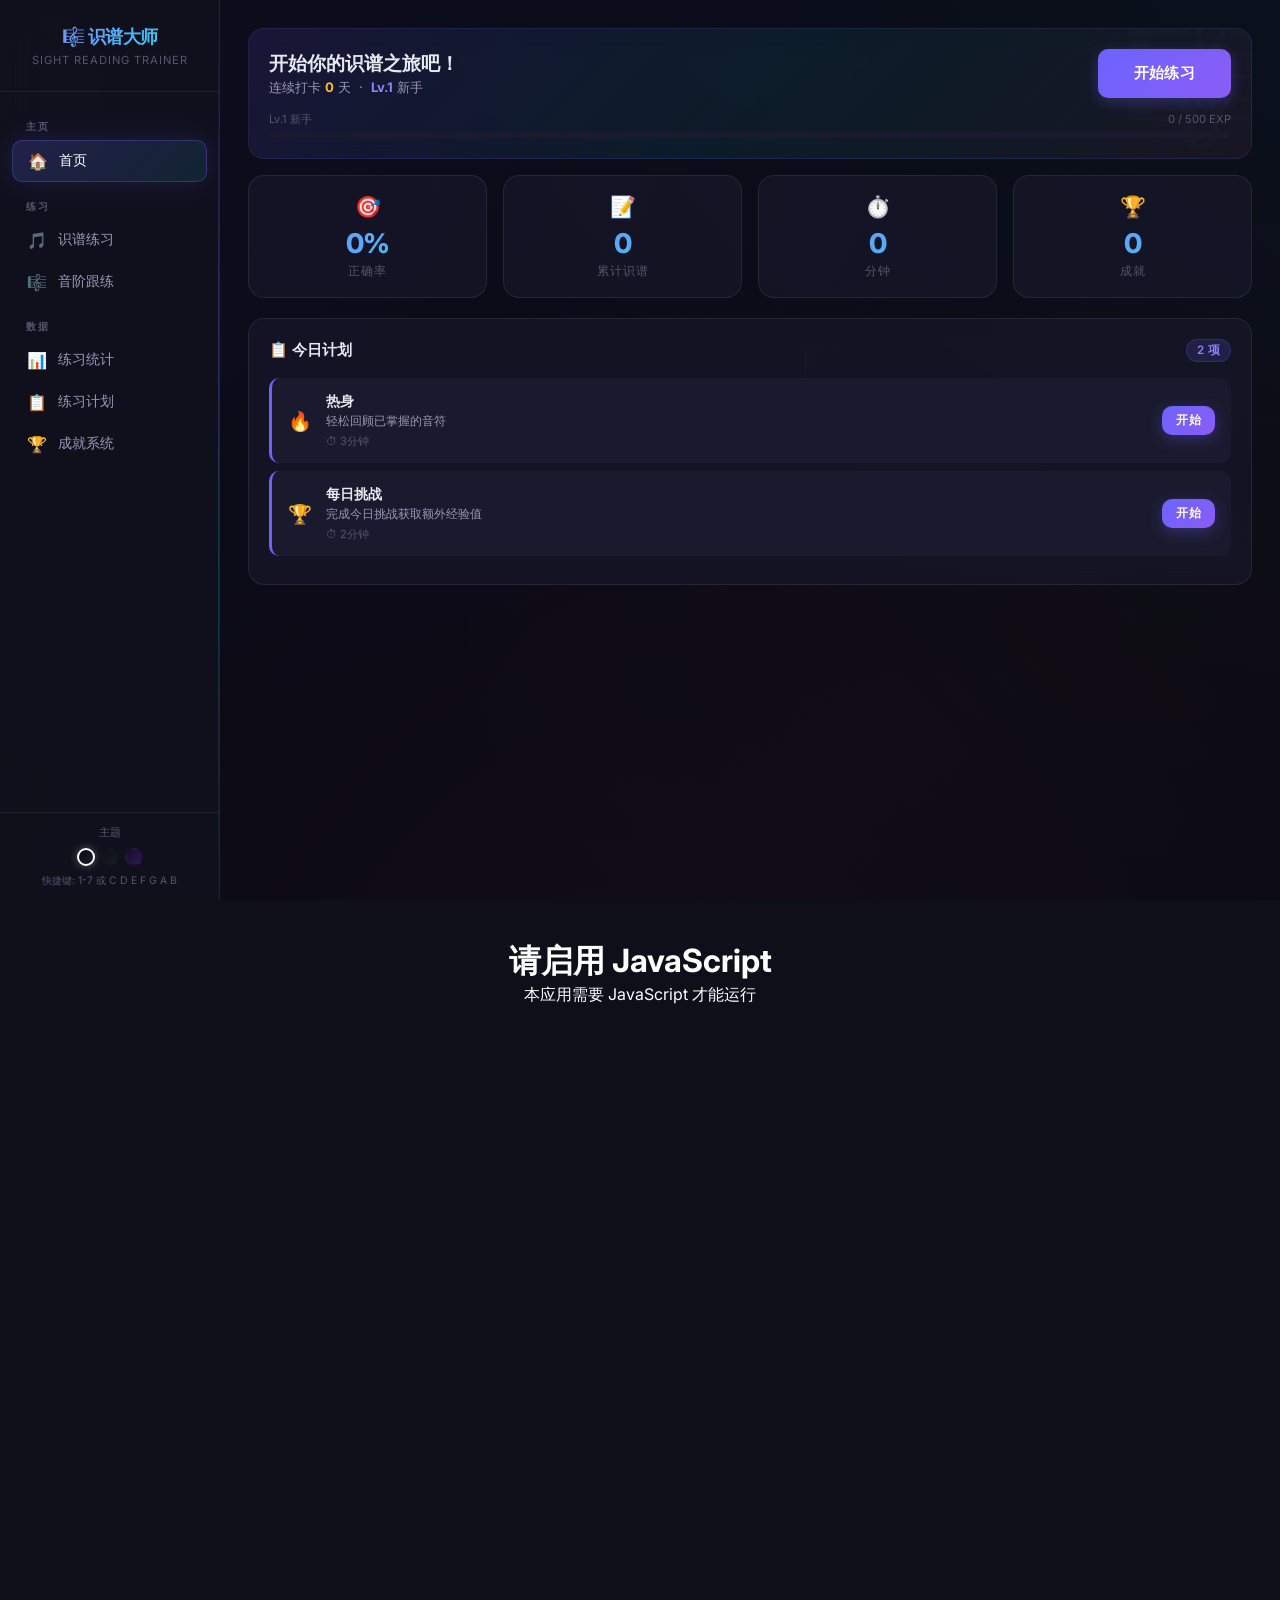
==== index.html @ 823b2f18 "refactor: 音阶跟练交互优化 - 跟练模式改用钢琴键输入,音阶精简至21种,指法自动匹配,横屏适配" ====
<!DOCTYPE html>
<html lang="zh-CN">
<head>
<meta charset="UTF-8">
<meta name="viewport" content="width=device-width, initial-scale=1.0">
<title>识谱大师 — 五线谱练习</title>
<style>
/* ========== CSS Variables — Premium Music Theme ========== */
:root {
  --bg: #0a0a14;
  --bg2: #12121e;
  --bg3: #1a1a2e;
  --bg-card: rgba(26, 26, 46, 0.6);
  --bg-glass: rgba(255,255,255,0.03);
  --border: rgba(255,255,255,0.08);
  --border-glow: rgba(108,99,255,0.3);
  --text: #e8e8f0;
  --text2: #9898b8;
  --text3: #555570;
  --primary: #6c63ff;
  --primary2: #8b83ff;
  --primary-glow: rgba(108,99,255,0.15);
  --success: #4ade80;
  --danger: #f87171;
  --warning: #fbbf24;
  --info: #60a5fa;
  --purple: #a78bfa;
  --pink: #f472b6;
  --cyan: #22d3ee;
  --gold: #f59e0b;
  --radius: 16px;
  --radius-sm: 10px;
  --radius-xs: 6px;
  --shadow: 0 8px 32px rgba(0,0,0,0.4);
  --shadow-glow: 0 0 30px rgba(108,99,255,0.15);
  --transition: all 0.3s cubic-bezier(0.4, 0, 0.2, 1);
  --font: 'SF Pro Display', -apple-system, BlinkMacSystemFont, 'Segoe UI', 'Noto Sans SC', sans-serif;
}

/* ========== Reset ========== */
* { margin: 0; padding: 0; box-sizing: border-box; }
html { font-size: 16px; scroll-behavior: smooth; }
body {
  font-family: var(--font);
  background: var(--bg);
  color: var(--text);
  min-height: 100vh;
  overflow-x: hidden;
  -webkit-font-smoothing: antialiased;
}
a { color: var(--primary2); text-decoration: none; }
button { cursor: pointer; border: none; outline: none; font-family: inherit; background: none; }
input, select { font-family: inherit; outline: none; }

/* ========== Scrollbar ========== */
::-webkit-scrollbar { width: 6px; }
::-webkit-scrollbar-track { background: transparent; }
::-webkit-scrollbar-thumb { background: var(--border); border-radius: 3px; }

/* ========== Layout ========== */
.app-container { display: flex; min-height: 100vh; }

/* ========== Sidebar — Glassmorphism ========== */
.sidebar {
  width: 220px;
  background: rgba(18, 18, 30, 0.85);
  backdrop-filter: blur(20px);
  -webkit-backdrop-filter: blur(20px);
  border-right: 1px solid var(--border);
  display: flex;
  flex-direction: column;
  position: fixed;
  height: 100vh;
  z-index: 100;
  transition: transform 0.3s ease;
}
.sidebar-header {
  padding: 24px 20px;
  border-bottom: 1px solid var(--border);
  text-align: center;
}
.sidebar-header h1 {
  font-size: 1.15rem;
  font-weight: 800;
  background: linear-gradient(135deg, #8b83ff, #22d3ee, #f472b6, #f59e0b);
  background-size: 300% 300%;
  -webkit-background-clip: text;
  -webkit-text-fill-color: transparent;
  background-clip: text;
  animation: gradientShift 6s ease infinite;
  letter-spacing: -0.5px;
}
@keyframes gradientShift {
  0%, 100% { background-position: 0% 50%; }
  50% { background-position: 100% 50%; }
}
.sidebar-header .subtitle {
  font-size: 0.7rem;
  color: var(--text3);
  margin-top: 4px;
  letter-spacing: 1px;
  text-transform: uppercase;
}
.sidebar-nav { flex: 1; padding: 12px; overflow-y: auto; }
.nav-item {
  display: flex;
  align-items: center;
  gap: 10px;
  padding: 10px 14px;
  border-radius: var(--radius-sm);
  color: var(--text2);
  font-size: 0.85rem;
  transition: var(--transition);
  margin-bottom: 2px;
  cursor: pointer;
  position: relative;
}
.nav-item:hover { color: var(--text); background: var(--bg-glass); }
.nav-item.active {
  color: #fff;
  background: linear-gradient(135deg, rgba(108,99,255,0.2), rgba(34,211,238,0.1));
  border: 1px solid var(--border-glow);
  box-shadow: var(--shadow-glow);
}
.nav-item .icon { font-size: 1rem; width: 22px; text-align: center; }
.nav-group-title {
  font-size: 0.65rem;
  color: var(--text3);
  text-transform: uppercase;
  letter-spacing: 1.5px;
  padding: 16px 14px 6px;
  font-weight: 600;
}

.main-content {
  flex: 1;
  margin-left: 220px;
  padding: 28px;
  max-width: 1100px;
}

/* ========== Cards — Glassmorphism ========== */
.card {
  background: var(--bg-card);
  backdrop-filter: blur(10px);
  border: 1px solid var(--border);
  border-radius: var(--radius);
  padding: 20px;
  margin-bottom: 16px;
  transition: var(--transition);
}
.card:hover {
  border-color: rgba(255,255,255,0.12);
  box-shadow: 0 4px 20px rgba(0,0,0,0.2);
}
.card-header {
  display: flex;
  align-items: center;
  justify-content: space-between;
  margin-bottom: 16px;
}
.card-title { font-size: 0.95rem; font-weight: 600; color: var(--text); }

/* ========== Buttons ========== */
.btn, .nav-item, .mode-card, .diff-card, .toggle, .answer-btn {
  cursor: pointer;
  user-select: none;
  -webkit-user-select: none;
}
.btn {
  padding: 10px 20px;
  border-radius: var(--radius-sm);
  font-size: 0.85rem;
  font-weight: 600;
  transition: var(--transition);
  display: inline-flex;
  align-items: center;
  gap: 6px;
  letter-spacing: 0.3px;
}
.btn-primary {
  background: linear-gradient(135deg, var(--primary), #8b5cf6);
  color: #fff;
  box-shadow: 0 4px 15px rgba(108,99,255,0.3);
}
.btn-primary:hover {
  transform: translateY(-2px);
  box-shadow: 0 6px 25px rgba(108,99,255,0.4);
}
.btn-success { background: linear-gradient(135deg, #22c55e, #16a34a); color: #fff; }
.btn-danger { background: linear-gradient(135deg, #ef4444, #dc2626); color: #fff; }
.btn-outline {
  background: transparent;
  border: 1px solid var(--border);
  color: var(--text2);
}
.btn-outline:hover { border-color: var(--primary); color: var(--primary2); background: var(--primary-glow); }
.btn-sm { padding: 6px 14px; font-size: 0.78rem; }
.btn-lg { padding: 14px 32px; font-size: 0.95rem; }

/* ========== Grid ========== */
.grid { display: grid; gap: 16px; }
.grid-2 { grid-template-columns: repeat(2, 1fr); }
.grid-3 { grid-template-columns: repeat(3, 1fr); }
.grid-4 { grid-template-columns: repeat(4, 1fr); }
@media (max-width: 768px) {
  .grid-2, .grid-3, .grid-4 { grid-template-columns: 1fr 1fr; }
}

/* ========== Page Header ========== */
.page-header {
  display: flex;
  align-items: center;
  justify-content: space-between;
  margin-bottom: 24px;
  flex-wrap: wrap;
  gap: 12px;
}
.page-title { font-size: 1.4rem; font-weight: 700; letter-spacing: -0.5px; }
.page-desc { color: var(--text2); font-size: 0.82rem; margin-top: 4px; }

/* ========== Stat Cards — Animated Gradient Border ========== */
.stat-card {
  background: var(--bg-card);
  border: 1px solid var(--border);
  border-radius: var(--radius);
  padding: 18px;
  text-align: center;
  position: relative;
  overflow: hidden;
  transition: var(--transition);
}
.stat-card::before {
  content: '';
  position: absolute;
  top: 0; left: 0; right: 0;
  height: 3px;
  background: linear-gradient(90deg, var(--primary), var(--cyan), var(--pink));
  opacity: 0;
  transition: opacity 0.3s;
}
.stat-card:hover::before { opacity: 1; }
.stat-card .stat-icon { font-size: 1.3rem; margin-bottom: 8px; }
.stat-card .stat-number {
  font-size: 1.7rem;
  font-weight: 800;
  background: linear-gradient(135deg, var(--primary2), var(--cyan));
  -webkit-background-clip: text;
  -webkit-text-fill-color: transparent;
  background-clip: text;
  letter-spacing: -1px;
}
.stat-card .stat-label { font-size: 0.72rem; color: var(--text3); margin-top: 4px; text-transform: uppercase; letter-spacing: 1px; }

/* ========== Badges ========== */
.badge {
  display: inline-flex;
  align-items: center;
  padding: 3px 10px;
  border-radius: 20px;
  font-size: 0.72rem;
  font-weight: 600;
  letter-spacing: 0.5px;
}
.badge-primary { background: var(--primary-glow); color: var(--primary2); border: 1px solid rgba(108,99,255,0.2); }
.badge-success { background: rgba(74,222,128,0.12); color: var(--success); border: 1px solid rgba(74,222,128,0.2); }
.badge-danger { background: rgba(248,113,113,0.12); color: var(--danger); }
.badge-warning { background: rgba(251,191,36,0.12); color: var(--warning); }
.badge-level {
  background: linear-gradient(135deg, var(--primary), var(--cyan));
  color: #fff;
  padding: 4px 14px;
  font-weight: 700;
}

/* ========== Level Bar ========== */
.level-bar {
  width: 100%;
  height: 6px;
  background: var(--bg3);
  border-radius: 3px;
  overflow: hidden;
}
.level-bar-fill {
  height: 100%;
  background: linear-gradient(90deg, var(--primary), var(--cyan), var(--pink));
  background-size: 200% 100%;
  border-radius: 3px;
  transition: width 0.8s cubic-bezier(0.4, 0, 0.2, 1);
  animation: barGlow 2s ease infinite;
}
@keyframes barGlow {
  0%, 100% { background-position: 0% 50%; }
  50% { background-position: 100% 50%; }
}

/* ========== Practice Area ========== */
.practice-area {
  display: flex;
  flex-direction: column;
  align-items: center;
  gap: 16px;
}

/* Practice Bar */
.practice-bar {
  display: flex;
  align-items: center;
  justify-content: space-between;
  width: 100%;
  max-width: 560px;
  padding: 10px 18px;
  background: var(--bg-card);
  border: 1px solid var(--border);
  border-radius: var(--radius-sm);
  font-size: 0.85rem;
}
.practice-bar .stat-item { display: flex; align-items: center; gap: 6px; color: var(--text2); }
.practice-bar .stat-value { font-weight: 700; font-size: 1rem; color: var(--text); font-variant-numeric: tabular-nums; }
.practice-bar .timer .stat-value { color: var(--warning); }
.practice-bar .combo .stat-value { color: var(--pink); }

/* Score Display — Concert Stage Feel */
.score-display {
  background: linear-gradient(180deg, rgba(18,18,30,0.95), rgba(10,10,20,0.98));
  border: 1px solid var(--border);
  border-radius: var(--radius);
  padding: 28px 36px;
  min-height: 170px;
  display: flex;
  align-items: center;
  justify-content: center;
  width: 100%;
  max-width: 560px;
  position: relative;
  overflow: visible;
  box-shadow: inset 0 1px 0 rgba(255,255,255,0.03), 0 8px 32px rgba(0,0,0,0.4);
}
.score-display::before {
  content: '';
  position: absolute;
  top: 0; left: 20%; right: 20%;
  height: 1px;
  background: linear-gradient(90deg, transparent, rgba(108,99,255,0.3), transparent);
}
.score-display svg { max-width: 100%; height: auto; }
.score-display .hint {
  position: absolute;
  top: 10px;
  right: 14px;
  font-size: 0.72rem;
  color: var(--text3);
  letter-spacing: 0.5px;
}

/* Practice Hint Bar */
.practice-hint-bar {
  display: flex;
  gap: 18px;
  justify-content: center;
  align-items: center;
  padding: 8px 18px;
  background: var(--bg-card);
  border: 1px solid var(--border);
  border-radius: var(--radius-sm);
  width: 100%;
  max-width: 560px;
  font-size: 0.82rem;
}
.hint-toggle {
  display: flex;
  align-items: center;
  gap: 6px;
  cursor: pointer;
  color: var(--text2);
  user-select: none;
  transition: color 0.2s;
}
.hint-toggle:hover { color: var(--text); }
.hint-toggle input[type="checkbox"] {
  width: 16px;
  height: 16px;
  accent-color: var(--primary);
  cursor: pointer;
}

/* ========== Answer Options ========== */
.answer-options {
  display: grid;
  grid-template-columns: repeat(7, 1fr);
  gap: 8px;
  width: 100%;
  max-width: 560px;
}
.answer-btn {
  padding: 14px 8px;
  border-radius: var(--radius-sm);
  font-size: 1.2rem;
  font-weight: 800;
  text-align: center;
  transition: var(--transition);
  border: 2px solid var(--border);
  background: linear-gradient(180deg, rgba(26,26,46,0.8), rgba(20,20,35,0.9));
  color: var(--text);
  position: relative;
  overflow: hidden;
  backdrop-filter: blur(4px);
}
.answer-btn::before {
  content: '';
  position: absolute;
  inset: 0;
  background: radial-gradient(circle at center, rgba(255,255,255,0.08), transparent);
  opacity: 0;
  transition: opacity 0.3s;
}
.answer-btn:hover::before { opacity: 1; }
.answer-btn:hover { border-color: var(--primary); transform: translateY(-3px); box-shadow: 0 6px 20px rgba(0,0,0,0.3); }
.answer-btn.correct {
  border-color: var(--success);
  background: rgba(74,222,128,0.12);
  color: var(--success);
  animation: popIn 0.3s ease;
}
.answer-btn.wrong {
  border-color: var(--danger);
  background: rgba(248,113,113,0.12);
  color: var(--danger);
  animation: shake 0.4s ease;
}
.answer-btn:disabled { cursor: default; opacity: 0.5; }
.answer-btn:disabled:hover { transform: none; box-shadow: none; }

@keyframes popIn {
  0% { transform: scale(0.9); }
  50% { transform: scale(1.1); }
  100% { transform: scale(1); }
}
@keyframes shake {
  0%, 100% { transform: translateX(0); }
  25% { transform: translateX(-6px); }
  75% { transform: translateX(6px); }
}

/* ========== Mode & Difficulty Cards ========== */
.mode-cards { display: grid; grid-template-columns: repeat(auto-fit, minmax(180px, 1fr)); gap: 10px; }
.mode-card {
  padding: 18px;
  background: var(--bg3);
  border: 2px solid var(--border);
  border-radius: var(--radius);
  cursor: pointer;
  transition: var(--transition);
  text-align: center;
}
.mode-card:hover { border-color: var(--primary); transform: translateY(-3px); box-shadow: 0 8px 25px rgba(0,0,0,0.3); }
.mode-card.active {
  border-color: var(--primary);
  background: var(--primary-glow);
  box-shadow: var(--shadow-glow);
}
.mode-card .mode-icon { font-size: 1.4rem; margin-bottom: 6px; }
.mode-card .mode-name { font-weight: 700; font-size: 0.88rem; }
.mode-card .mode-desc { font-size: 0.72rem; color: var(--text2); margin-top: 4px; }

.difficulty-cards { display: flex; gap: 10px; flex-wrap: wrap; }
.diff-card {
  flex: 1;
  min-width: 100px;
  padding: 14px;
  background: var(--bg3);
  border: 2px solid var(--border);
  border-radius: var(--radius-sm);
  text-align: center;
  cursor: pointer;
  transition: var(--transition);
}
.diff-card:hover { border-color: var(--primary); transform: translateY(-2px); }
.diff-card.active {
  border-color: var(--primary);
  background: var(--primary-glow);
  box-shadow: var(--shadow-glow);
}
.diff-card .diff-level { font-size: 1.1rem; margin-bottom: 4px; }
.diff-card .diff-name { font-weight: 700; font-size: 0.82rem; }
.diff-card .diff-desc { font-size: 0.68rem; color: var(--text3); margin-top: 2px; }

/* ========== Toggle Switch ========== */
.toggle {
  position: relative;
  width: 44px;
  height: 24px;
  background: var(--bg3);
  border-radius: 12px;
  cursor: pointer;
  transition: var(--transition);
  border: 1px solid var(--border);
}
.toggle.active { background: var(--primary); border-color: var(--primary); }
.toggle::after {
  content: '';
  position: absolute;
  width: 18px;
  height: 18px;
  background: #fff;
  border-radius: 50%;
  top: 2px;
  left: 2px;
  transition: var(--transition);
  box-shadow: 0 2px 4px rgba(0,0,0,0.2);
}
.toggle.active::after { left: 22px; }

/* ========== Settings ========== */
.setting-row {
  display: flex;
  align-items: center;
  justify-content: space-between;
  padding: 12px 0;
  border-bottom: 1px solid rgba(255,255,255,0.04);
}
.setting-row:last-child { border-bottom: none; }
.setting-label { font-size: 0.88rem; font-weight: 500; }
.setting-desc { font-size: 0.72rem; color: var(--text3); margin-top: 2px; }

/* ========== Piano Keyboard — Concert Grand ========== */
.piano-container {
  width: 100%;
  max-width: 560px;
  overflow-x: auto;
  padding: 12px 0;
  display: flex;
  justify-content: center;
}
.piano {
  position: relative;
  height: 100px;
  user-select: none;
  background: linear-gradient(180deg, #2a1a0a, #1a0f05);
  border-radius: 0 0 8px 8px;
  padding: 4px 6px 6px;
  box-shadow: 0 6px 20px rgba(0,0,0,0.5), inset 0 1px 0 rgba(255,255,255,0.05);
}
.piano {
  position: relative;
  height: 100px;
  user-select: none;
}
.piano .white-key {
  position: absolute;
  width: 36px;
  height: 100px;
  background: linear-gradient(180deg, #f8f8f8, #e8e8e8);
  border: 1px solid #bbb;
  border-radius: 0 0 6px 6px;
  cursor: pointer;
  transition: background 0.1s;
  z-index: 1;
  box-shadow: inset 0 -3px 6px rgba(0,0,0,0.05);
}
.piano .white-key:hover { background: linear-gradient(180deg, #eee, #ddd); }
.piano .white-key.active {
  background: linear-gradient(180deg, var(--primary2), var(--primary));
  border-color: var(--primary);
  box-shadow: 0 0 15px rgba(108,99,255,0.4);
}
.piano .white-key .key-label {
  position: absolute;
  bottom: 6px;
  width: 100%;
  text-align: center;
  font-size: 0.6rem;
  color: #888;
  pointer-events: none;
  font-weight: 600;
}
.piano .white-key.active .key-label { color: #fff; }
.piano .black-key {
  position: absolute;
  width: 22px;
  height: 62px;
  background: linear-gradient(180deg, #333, #111);
  border: 1px solid #000;
  border-radius: 0 0 4px 4px;
  cursor: pointer;
  z-index: 2;
  box-shadow: inset 0 -2px 4px rgba(255,255,255,0.05);
}
.piano .black-key:hover { background: linear-gradient(180deg, #444, #222); }
.piano .black-key.active {
  background: linear-gradient(180deg, var(--primary), #4440aa);
  box-shadow: 0 0 10px rgba(108,99,255,0.5);
}

/* ========== Results Panel ========== */
.results-panel { text-align: center; padding: 30px 20px; }
.results-panel .result-icon { font-size: 3rem; margin-bottom: 12px; }
.results-panel .result-title { font-size: 1.3rem; font-weight: 700; margin-bottom: 8px; }
.results-panel .result-subtitle { color: var(--text2); margin-bottom: 24px; font-size: 0.85rem; }
.results-grid {
  display: grid;
  grid-template-columns: repeat(3, 1fr);
  gap: 16px;
  margin-bottom: 24px;
}
.result-stat .result-stat-value { font-size: 1.5rem; font-weight: 800; }
.result-stat .result-stat-label { font-size: 0.75rem; color: var(--text3); margin-top: 4px; text-transform: uppercase; letter-spacing: 0.5px; }

/* ========== Heatmap ========== */
.heatmap-grid { display: grid; grid-template-columns: repeat(7, 1fr); gap: 6px; }
.heatmap-cell {
  aspect-ratio: 1;
  border-radius: var(--radius-xs);
  display: flex;
  flex-direction: column;
  align-items: center;
  justify-content: center;
  font-size: 0.72rem;
  font-weight: 700;
  transition: var(--transition);
}
.heatmap-cell .note-name { font-size: 0.85rem; }
.heatmap-cell .note-pct { font-size: 0.62rem; opacity: 0.8; }

/* ========== Weak Notes ========== */
.weak-note-item {
  display: flex;
  align-items: center;
  gap: 12px;
  padding: 10px 0;
  border-bottom: 1px solid var(--border);
}
.weak-note-item:last-child { border-bottom: none; }
.weak-note-name {
  width: 34px;
  height: 34px;
  border-radius: 50%;
  display: flex;
  align-items: center;
  justify-content: center;
  font-weight: 800;
  font-size: 0.85rem;
}
.weak-note-bar { flex: 1; height: 6px; background: var(--bg3); border-radius: 3px; overflow: hidden; }
.weak-note-bar-fill { height: 100%; border-radius: 3px; transition: width 0.6s ease; }

/* ========== Calendar Heatmap ========== */
.calendar-heatmap { display: flex; gap: 3px; flex-wrap: wrap; }
.calendar-cell {
  width: 14px;
  height: 14px;
  border-radius: 3px;
  background: var(--bg3);
  transition: var(--transition);
}
.calendar-cell.level-1 { background: rgba(108,99,255,0.2); }
.calendar-cell.level-2 { background: rgba(108,99,255,0.4); }
.calendar-cell.level-3 { background: rgba(108,99,255,0.6); }
.calendar-cell.level-4 { background: var(--primary); }

/* ========== Progress Bar ========== */
.progress-bar { width: 100%; height: 6px; background: var(--bg3); border-radius: 3px; overflow: hidden; }
.progress-bar-fill {
  height: 100%;
  background: linear-gradient(90deg, var(--primary), var(--success));
  border-radius: 3px;
  transition: width 0.5s ease;
}

/* ========== Plan Items ========== */
.plan-item {
  display: flex;
  align-items: center;
  gap: 14px;
  padding: 14px 16px;
  background: var(--bg3);
  border-radius: var(--radius-sm);
  margin-bottom: 8px;
  border-left: 3px solid var(--primary);
  transition: var(--transition);
}
.plan-item:hover { background: rgba(108,99,255,0.06); transform: translateX(4px); }
.plan-item .plan-icon { font-size: 1.2rem; }
.plan-item .plan-info { flex: 1; }
.plan-item .plan-title { font-weight: 600; font-size: 0.88rem; }
.plan-item .plan-desc { font-size: 0.75rem; color: var(--text2); margin-top: 2px; }
.plan-item .plan-meta { display: flex; gap: 12px; font-size: 0.7rem; color: var(--text3); margin-top: 4px; }

/* ========== Charts ========== */
.chart-container { width: 100%; height: 250px; position: relative; }


/* Speed Badge */
.speed-badge {
  position: absolute;
  top: -6px;
  right: -6px;
  padding: 2px 8px;
  border-radius: 10px;
  font-size: 0.65rem;
  font-weight: 700;
  z-index: 10;
}
.speed-badge.lightning { background: var(--warning); color: #000; }
.speed-badge.instant { background: var(--pink); color: #fff; }

/* ========== Animations ========== */
.fade-in { animation: fadeIn 0.3s ease; }
@keyframes fadeIn { from { opacity: 0; transform: translateY(8px); } to { opacity: 1; transform: translateY(0); } }
.slide-up { animation: slideUp 0.4s ease; }
@keyframes slideUp { from { opacity: 0; transform: translateY(16px); } to { opacity: 1; transform: translateY(0); } }

/* ========== Toast ========== */
.toast-container {
  position: fixed;
  top: 20px;
  right: 20px;
  z-index: 300;
  display: flex;
  flex-direction: column;
  gap: 8px;
}
.toast {
  padding: 12px 20px;
  border-radius: var(--radius-sm);
  font-size: 0.82rem;
  font-weight: 500;
  animation: slideIn 0.3s ease, fadeOut 0.3s ease 2.7s;
  box-shadow: var(--shadow);
  backdrop-filter: blur(10px);
}
.toast-success { background: rgba(74,222,128,0.9); color: #000; }
.toast-error { background: rgba(248,113,113,0.9); color: #fff; }
.toast-info { background: rgba(96,165,250,0.9); color: #fff; }
@keyframes slideIn { from { transform: translateX(100%); opacity: 0; } to { transform: translateX(0); opacity: 1; } }
@keyframes fadeOut { to { opacity: 0; transform: translateY(-10px); } }

/* ========== Mobile Menu Button ========== */
.mobile-menu-btn {
  display: none;
  position: fixed;
  top: 12px;
  left: 12px;
  z-index: 101;
  width: 40px;
  height: 40px;
  border-radius: 50%;
  background: var(--bg2);
  border: 1px solid var(--border);
  color: var(--text);
  font-size: 1.2rem;
  align-items: center;
  justify-content: center;
  transition: var(--transition);
}
.mobile-menu-btn:hover { background: var(--bg3); border-color: var(--primary); }

/* Sidebar Overlay */
.sidebar-overlay {
  display: none;
  position: fixed;
  inset: 0;
  background: rgba(0, 0, 0, 0.5);
  backdrop-filter: blur(4px);
  z-index: 99;
  opacity: 0;
  transition: opacity 0.3s;
}
.sidebar-overlay.active {
  display: block;
  opacity: 1;
}

/* ========== Background Ambient Effect ========== */
body::before {
  content: '';
  position: fixed;
  top: -50%;
  left: -50%;
  width: 200%;
  height: 200%;
  background:
    radial-gradient(ellipse at 15% 30%, rgba(108,99,255,0.06) 0%, transparent 40%),
    radial-gradient(ellipse at 85% 20%, rgba(34,211,238,0.05) 0%, transparent 40%),
    radial-gradient(ellipse at 50% 90%, rgba(244,114,182,0.04) 0%, transparent 40%),
    radial-gradient(ellipse at 70% 60%, rgba(245,158,11,0.02) 0%, transparent 30%);
  pointer-events: none;
  z-index: -1;
  animation: ambientDrift 20s ease-in-out infinite alternate;
}
@keyframes ambientDrift {
  0% { transform: translate(0, 0) rotate(0deg); }
  100% { transform: translate(30px, -20px) rotate(2deg); }
}

/* Floating music notes background */
body::after {
  content: '♩ ♪ ♫ ♬ ♭ ♮ ♯';
  position: fixed;
  top: 0;
  left: 0;
  width: 100%;
  height: 100%;
  font-size: 2rem;
  color: rgba(108,99,255,0.015);
  letter-spacing: 80px;
  line-height: 200px;
  word-spacing: 60px;
  overflow: hidden;
  pointer-events: none;
  z-index: -1;
  animation: noteFloat 30s linear infinite;
}
@keyframes noteFloat {
  0% { transform: translateY(0); }
  100% { transform: translateY(-200px); }
}

/* ========== SVG Score Animations ========== */
.note-appear {
  animation: noteAppear 0.4s cubic-bezier(0.34, 1.56, 0.64, 1);
}
@keyframes noteAppear {
  0% { opacity: 0; transform: translateY(15px) scale(0.7); }
  60% { opacity: 1; transform: translateY(-3px) scale(1.05); }
  100% { opacity: 1; transform: translateY(0) scale(1); }
}

.score-pulse {
  animation: scorePulse 2s ease-in-out infinite;
}
@keyframes scorePulse {
  0%, 100% { opacity: 0.4; transform: scale(1); }
  50% { opacity: 0.8; transform: scale(1.08); }
}

.result-indicator {
  animation: resultPop 0.4s cubic-bezier(0.34, 1.56, 0.64, 1);
}
@keyframes resultPop {
  0% { opacity: 0; transform: scale(0.5); }
  100% { opacity: 1; transform: scale(1); }
}

/* Score display states */
.score-display.state-correct {
  border-color: rgba(74, 222, 128, 0.3);
  box-shadow: inset 0 1px 0 rgba(255,255,255,0.03), 0 0 30px rgba(74, 222, 128, 0.1);
}
.score-display.state-wrong {
  border-color: rgba(248, 113, 113, 0.3);
  box-shadow: inset 0 1px 0 rgba(255,255,255,0.03), 0 0 30px rgba(248, 113, 113, 0.1);
  animation: scoreShake 0.4s ease;
}
@keyframes scoreShake {
  0%, 100% { transform: translateX(0); }
  20% { transform: translateX(-4px); }
  40% { transform: translateX(4px); }
  60% { transform: translateX(-3px); }
  80% { transform: translateX(2px); }
}

/* ========== Improved Page Transitions ========== */
.page { display: none; }
.page.active { display: block; animation: pageEnter 0.35s cubic-bezier(0.4, 0, 0.2, 1); }
@keyframes pageEnter {
  from { opacity: 0; transform: translateY(12px); }
  to { opacity: 1; transform: translateY(0); }
}

/* ========== Answer Button Ripple ========== */
.answer-btn::after {
  content: '';
  position: absolute;
  inset: 0;
  background: radial-gradient(circle at var(--ripple-x, 50%) var(--ripple-y, 50%), rgba(255,255,255,0.2), transparent 60%);
  opacity: 0;
  transition: opacity 0.3s;
  pointer-events: none;
}
.answer-btn:active::after { opacity: 1; }

/* ========== Improved Combo Flash ========== */
.combo-flash {
  position: fixed;
  top: 50%;
  left: 50%;
  transform: translate(-50%, -50%);
  font-size: 2.5rem;
  font-weight: 900;
  pointer-events: none;
  opacity: 0;
  z-index: 999;
  background: linear-gradient(135deg, var(--pink), var(--warning), var(--cyan));
  -webkit-background-clip: text;
  -webkit-text-fill-color: transparent;
  background-clip: text;
  filter: drop-shadow(0 0 20px rgba(244,114,182,0.4));
  letter-spacing: 3px;
}
.combo-flash.show { animation: comboFlash 0.8s cubic-bezier(0.34, 1.56, 0.64, 1); }
@keyframes comboFlash {
  0% { opacity: 0; transform: translate(-50%, -50%) scale(0.3) rotate(-5deg); }
  30% { opacity: 1; transform: translate(-50%, -50%) scale(1.2) rotate(2deg); }
  60% { opacity: 1; transform: translate(-50%, -50%) scale(1.0) rotate(0deg); }
  100% { opacity: 0; transform: translate(-50%, -50%) scale(1.4) rotate(-2deg); }
}

/* ========== Particle burst on correct answer ========== */
.particle-burst {
  position: fixed;
  pointer-events: none;
  z-index: 998;
}
.particle {
  position: absolute;
  width: 6px;
  height: 6px;
  border-radius: 50%;
  animation: particleFly 0.6s cubic-bezier(0.25, 0.46, 0.45, 0.94) forwards;
}
@keyframes particleFly {
  0% { opacity: 1; transform: translate(0, 0) scale(1); }
  100% { opacity: 0; transform: translate(var(--px), var(--py)) scale(0); }
}

/* ========== Theme Switcher ========== */
.theme-switcher {
  display: flex;
  gap: 6px;
  align-items: center;
}
.theme-dot {
  width: 18px;
  height: 18px;
  border-radius: 50%;
  cursor: pointer;
  border: 2px solid transparent;
  transition: var(--transition);
}
.theme-dot:hover { transform: scale(1.2); }
.theme-dot.active { border-color: #fff; box-shadow: 0 0 8px rgba(255,255,255,0.3); }
.theme-dot.dark { background: linear-gradient(135deg, #0a0a14, #1a1a2e); }
.theme-dot.midnight { background: linear-gradient(135deg, #0d1117, #161b22); }
.theme-dot.purple { background: linear-gradient(135deg, #1a0a2e, #2d1b4e); }

/* ========== Improved Responsive ========== */
@media (max-width: 768px) {
  .sidebar { transform: translateX(-100%); width: 260px; }
  .sidebar.open { transform: translateX(0); box-shadow: 4px 0 30px rgba(0,0,0,0.5); }
  .main-content { margin-left: 0; padding: 16px; padding-top: 56px; }
  .mobile-menu-btn { display: flex; }
  .answer-options { grid-template-columns: repeat(4, 1fr); gap: 6px; }
  .answer-btn { padding: 12px 6px; font-size: 1rem; }
  .results-grid { grid-template-columns: repeat(2, 1fr); }
  .grid-4 { grid-template-columns: 1fr 1fr; }
  .grid-2 { grid-template-columns: 1fr; }
  .score-display { padding: 20px 16px; min-height: 140px; }
  .practice-bar { font-size: 0.78rem; padding: 8px 12px; }
  .practice-hint-bar { flex-wrap: wrap; gap: 10px; padding: 8px 12px; }
  .mode-cards { grid-template-columns: 1fr 1fr; }
  .difficulty-cards { flex-wrap: wrap; }
  .diff-card { min-width: 80px; padding: 10px; }
  .page-title { font-size: 1.2rem; }
  .stat-card { padding: 14px; }
  .stat-card .stat-number { font-size: 1.4rem; }
  .plan-item { padding: 12px; gap: 10px; }
  .card { padding: 16px; }
}

@media (max-width: 480px) {
  .answer-options { grid-template-columns: repeat(4, 1fr); gap: 5px; }
  .answer-btn { padding: 10px 4px; font-size: 0.95rem; }
  .results-grid { grid-template-columns: 1fr 1fr; gap: 10px; }
  .result-stat .result-stat-value { font-size: 1.2rem; }
  .combo-flash { font-size: 1.8rem; }
  .mode-cards { grid-template-columns: 1fr; }
  .stat-card .stat-number { font-size: 1.2rem; }
}

/* ========== Scale Practice ========== */
.scale-select {
  background: var(--bg3);
  border: 1px solid var(--border);
  border-radius: var(--radius-xs);
  color: var(--text);
  padding: 6px 10px;
  font-size: 0.82rem;
  min-width: 120px;
  cursor: pointer;
  transition: var(--transition);
}
.scale-select:hover { border-color: var(--primary); }
.scale-select:focus { border-color: var(--primary); outline: none; box-shadow: 0 0 0 2px var(--primary-glow); }
.scale-select option { background: var(--bg2); color: var(--text); }
.scale-select optgroup { color: var(--text3); font-weight: 600; }

.bpm-slider {
  -webkit-appearance: none;
  appearance: none;
  width: 100%;
  height: 6px;
  background: var(--bg3);
  border-radius: 3px;
  outline: none;
  flex: 1;
}
.bpm-slider::-webkit-slider-thumb {
  -webkit-appearance: none;
  width: 18px;
  height: 18px;
  border-radius: 50%;
  background: var(--primary);
  cursor: pointer;
  box-shadow: 0 0 8px rgba(108,99,255,0.4);
  transition: var(--transition);
}
.bpm-slider::-webkit-slider-thumb:hover { transform: scale(1.2); box-shadow: 0 0 12px rgba(108,99,255,0.6); }

.bpm-input {
  background: var(--bg3);
  border: 1px solid var(--border);
  border-radius: var(--radius-xs);
  color: var(--text);
  padding: 6px 8px;
  font-size: 0.85rem;
  width: 60px;
  text-align: center;
  font-weight: 700;
  font-variant-numeric: tabular-nums;
}
.bpm-input:focus { border-color: var(--primary); outline: none; }

.beat-dots {
  display: flex;
  gap: 6px;
  align-items: center;
}
.beat-dot {
  width: 32px;
  height: 32px;
  border-radius: 50%;
  display: flex;
  align-items: center;
  justify-content: center;
  font-size: 0.75rem;
  font-weight: 700;
  cursor: pointer;
  transition: var(--transition);
  background: var(--bg3);
  border: 2px solid var(--border);
  color: var(--text2);
}
.beat-dot:hover { border-color: var(--primary); }
.beat-dot.accent {
  background: var(--primary-glow);
  border-color: var(--primary);
  color: var(--primary2);
}
.beat-dot.muted {
  background: transparent;
  border-color: var(--text3);
  color: var(--text3);
  opacity: 0.5;
}

.beat-indicator {
  display: flex;
  gap: 10px;
  justify-content: center;
  padding: 8px 0;
}
.bi-dot {
  width: 14px;
  height: 14px;
  border-radius: 50%;
  background: var(--bg3);
  border: 2px solid var(--border);
  transition: all 0.1s ease;
}
.bi-dot.active {
  background: var(--primary);
  border-color: var(--primary2);
  box-shadow: 0 0 12px rgba(108,99,255,0.6);
  transform: scale(1.3);
}

.usage-guide {
  background: var(--bg3);
  border: 1px solid var(--border);
  border-radius: var(--radius-sm);
  padding: 14px 16px;
  margin-bottom: 16px;
}
.usage-guide-title {
  font-size: 0.85rem;
  font-weight: 600;
  margin-bottom: 10px;
  color: var(--text);
}
.usage-guide-item {
  display: flex;
  gap: 10px;
  align-items: flex-start;
  margin-bottom: 8px;
  font-size: 0.78rem;
  color: var(--text2);
  line-height: 1.5;
}
.usage-guide-item:last-child { margin-bottom: 0; }
.usage-guide-icon {
  font-size: 1rem;
  flex-shrink: 0;
  width: 24px;
  text-align: center;
}

/* ========== Follow Mode Hint ========== */
.follow-hint {
  text-align: center;
  font-size: 0.85rem;
  color: var(--cyan);
  padding: 6px 0;
  animation: scorePulse 2s ease-in-out infinite;
}

/* ========== Piano Keyboard — Larger, Scrollable ========== */
.piano-container {
  width: 100%;
  max-width: 100%;
  overflow-x: auto;
  overflow-y: hidden;
  padding: 8px 0;
  display: flex;
  justify-content: center;
  -webkit-overflow-scrolling: touch;
}
.piano {
  position: relative;
  height: 90px;
  user-select: none;
  flex-shrink: 0;
}
.piano .white-key {
  width: 32px;
  height: 90px;
}
.piano .black-key {
  width: 20px;
  height: 56px;
}

/* ========== Mobile Landscape ========== */
@media (max-height: 500px) and (orientation: landscape) {
  .main-content { padding: 8px 12px; }
  .page-header { margin-bottom: 12px; }
  .page-title { font-size: 1rem; }
  .page-desc { display: none; }

  .practice-bar { padding: 4px 10px; font-size: 0.72rem; gap: 8px; }
  .practice-bar .stat-value { font-size: 0.85rem; }

  .beat-indicator { padding: 4px 0; gap: 6px; }
  .bi-dot { width: 10px; height: 10px; }

  .score-display {
    padding: 8px 12px;
    min-height: 120px;
  }

  .piano-container { padding: 4px 0; }
  .piano { height: 70px; }
  .piano .white-key { width: 28px; height: 70px; }
  .piano .black-key { width: 18px; height: 44px; }
  .piano .white-key .key-label { font-size: 0.5rem; bottom: 3px; }

  .follow-hint { font-size: 0.75rem; padding: 3px 0; }

  .answer-options { gap: 4px; }
  .answer-btn { padding: 8px 4px; font-size: 0.85rem; }

  .card { padding: 10px 14px; margin-bottom: 8px; }
  .setting-row { padding: 6px 0; }

  .grid-2 { gap: 8px; }

  .btn-lg { padding: 8px 20px; font-size: 0.85rem; }

  .results-panel { padding: 12px 10px; }
  .result-icon { font-size: 2rem; margin-bottom: 6px; }
  .result-title { font-size: 1rem; margin-bottom: 4px; }
  .results-grid { gap: 8px; margin-bottom: 12px; }
  .result-stat .result-stat-value { font-size: 1.2rem; }
}

/* Tablet landscape */
@media (min-width: 768px) and (max-height: 600px) {
  .score-display { min-height: 150px; padding: 10px 16px; }
  .piano { height: 80px; }
  .piano .white-key { width: 30px; height: 80px; }
  .piano .black-key { width: 19px; height: 50px; }
}

/* Sidebar glow line */
.sidebar::after {
  content: '';
  position: absolute;
  top: 0;
  right: 0;
  width: 1px;
  height: 100%;
  background: linear-gradient(180deg, transparent, rgba(108,99,255,0.3), rgba(34,211,238,0.2), transparent);
  pointer-events: none;
}
</style>
<link rel="preconnect" href="https://fonts.googleapis.com"><link href="https://fonts.googleapis.com/css2?family=Inter:wght@400;500;600;700;800;900&display=swap" rel="stylesheet"><style>body{font-family:Inter,var(--font)}</style></head><body>
<body>
  <div class="app-container">
    <!-- Mobile Menu Button -->
    <button class="btn btn-icon mobile-menu-btn" id="mobileMenuBtn">☰</button>
    <!-- Mobile Sidebar Overlay -->
    <div class="sidebar-overlay" id="sidebarOverlay"></div>

    <!-- Sidebar -->
    <aside class="sidebar">
      <div class="sidebar-header">
        <h1>🎼 识谱大师</h1>
        <div class="subtitle">Sight Reading Trainer</div>
      </div>
      <nav class="sidebar-nav">
        <div class="nav-group-title">主页</div>
        <div class="nav-item active" data-page="home">
          <span class="icon">🏠</span>
          <span>首页</span>
        </div>
        <div class="nav-group-title">练习</div>
        <div class="nav-item" data-page="practice">
          <span class="icon">🎵</span>
          <span>识谱练习</span>
        </div>
        <div class="nav-item" data-page="scale">
          <span class="icon">🎼</span>
          <span>音阶跟练</span>
        </div>
        <div class="nav-group-title">数据</div>
        <div class="nav-item" data-page="stats">
          <span class="icon">📊</span>
          <span>练习统计</span>
        </div>
        <div class="nav-item" data-page="plan">
          <span class="icon">📋</span>
          <span>练习计划</span>
        </div>
        <div class="nav-item" data-page="achievements">
          <span class="icon">🏆</span>
          <span>成就系统</span>
        </div>
      </nav>
      <div style="padding:12px;border-top:1px solid var(--border)">
        <div style="font-size:0.68rem;color:var(--text3);text-align:center;margin-bottom:8px">主题</div>
        <div class="theme-switcher" style="justify-content:center">
          <div class="theme-dot dark active" onclick="app.setTheme('dark')" title="深空"></div>
          <div class="theme-dot midnight" onclick="app.setTheme('midnight')" title="午夜"></div>
          <div class="theme-dot purple" onclick="app.setTheme('purple')" title="紫罗兰"></div>
        </div>
        <div style="font-size:0.65rem;color:var(--text3);text-align:center;margin-top:8px">
          快捷键: 1-7 或 C D E F G A B
        </div>
      </div>
    </aside>

    <!-- Main Content -->
    <main class="main-content">
      <!-- Home Page -->
      <div class="page active" id="page-home">
        <div id="homeContent">
          <div style="text-align:center;padding:60px;color:var(--text2)">
            <div style="font-size:2rem;margin-bottom:12px">⏳</div>
            <div>加载中...</div>
          </div>
        </div>
      </div>

      <!-- Practice Page -->
      <div class="page" id="page-practice">
        <div id="practiceSetup"></div>
        <div id="practiceArea" style="display:none"></div>
      </div>

      <!-- Stats Page -->
      <div class="page" id="page-stats">
        <div id="statsContent"></div>
      </div>

      <!-- Plan Page -->
      <div class="page" id="page-plan">
        <div id="planContent"></div>
      </div>

      <!-- Achievements Page -->
      <div class="page" id="page-achievements">
        <div id="achievementsContent"></div>
      </div>

      <!-- Scale Practice Page -->
      <div class="page" id="page-scale">
        <div id="scaleSetup"></div>
        <div id="scalePractice" style="display:none"></div>
      </div>
    </main>
  </div>

    <div style="text-align:center;padding:40px;color:#fff;background:#0f0f1a;min-height:100vh">
      <h1>请启用 JavaScript</h1>
      <p>本应用需要 JavaScript 才能运行</p>
    </div>

<div class="toast-container"></div>
<script>
// ========== Music Theory Constants & Utilities ==========

const NOTES = ['C', 'D', 'E', 'F', 'G', 'A', 'B'];
const NOTE_COLORS = {
  C: '#ef4444', D: '#fb923c', E: '#facc15', F: '#4ade80',
  G: '#22d3ee', A: '#60a5fa', B: '#a78bfa'
};

// Solfège names (fixed-do system)
const SOLFEGE = { C: 'Do', D: 'Re', E: 'Mi', F: 'Fa', G: 'Sol', A: 'La', B: 'Ti' };

// Piano key position names for reference
const PIANO_KEY_NAMES = {
  C: 'C键', D: 'D键', E: 'E键', F: 'F键',
  G: 'G键', A: 'A键', B: 'B键'
};

// Treble clef note positions (line/position → note name + octave)
// VexFlow: line 3 = middle C (C4), line 5 = first ledger line above = E5
// For treble clef: line 3 = B4, space above = C5
// Actually in VexFlow, keys are specified as "c/4", "d/4" etc.
// We generate random notes within a range

const TREBLE_NOTES = [
  { key: 'c/4', name: 'C', octave: 4, position: 'low' },   // Middle C (ledger line below)
  { key: 'd/4', name: 'D', octave: 4, position: 'low' },
  { key: 'e/4', name: 'E', octave: 4, position: 'low' },    // First line
  { key: 'f/4', name: 'F', octave: 4, position: 'low' },
  { key: 'g/4', name: 'G', octave: 4, position: 'mid' },    // Second line
  { key: 'a/4', name: 'A', octave: 4, position: 'mid' },
  { key: 'b/4', name: 'B', octave: 4, position: 'mid' },    // Third line (B)
  { key: 'c/5', name: 'C', octave: 5, position: 'mid' },
  { key: 'd/5', name: 'D', octave: 5, position: 'mid' },    // Fourth line
  { key: 'e/5', name: 'E', octave: 5, position: 'high' },
  { key: 'f/5', name: 'F', octave: 5, position: 'high' },   // Fifth line
  { key: 'g/5', name: 'G', octave: 5, position: 'high' },
  { key: 'a/5', name: 'A', octave: 5, position: 'high' },
  { key: 'b/5', name: 'B', octave: 5, position: 'high' },
  { key: 'c/6', name: 'C', octave: 6, position: 'high' },
];

const BASS_NOTES = [
  { key: 'e/2', name: 'E', octave: 2, position: 'low' },
  { key: 'f/2', name: 'F', octave: 2, position: 'low' },
  { key: 'g/2', name: 'G', octave: 2, position: 'low' },    // First line below
  { key: 'a/2', name: 'A', octave: 2, position: 'low' },
  { key: 'b/2', name: 'B', octave: 2, position: 'low' },
  { key: 'c/3', name: 'C', octave: 3, position: 'low' },    // Second line
  { key: 'd/3', name: 'D', octave: 3, position: 'low' },
  { key: 'e/3', name: 'E', octave: 3, position: 'mid' },    // Third line
  { key: 'f/3', name: 'F', octave: 3, position: 'mid' },
  { key: 'g/3', name: 'G', octave: 3, position: 'mid' },    // Fourth line
  { key: 'a/3', name: 'A', octave: 3, position: 'mid' },
  { key: 'b/3', name: 'B', octave: 3, position: 'mid' },    // Fifth line (B)
  { key: 'c/4', name: 'C', octave: 4, position: 'high' },   // Middle C (ledger line above)
  { key: 'd/4', name: 'D', octave: 4, position: 'high' },
  { key: 'e/4', name: 'E', octave: 4, position: 'high' },
];

// Difficulty levels define which notes are included
const DIFFICULTY_LEVELS = [
  {
    level: 1,
    name: '初识',
    desc: '中央C附近',
    trebleRange: [3, 7],    // E4-B4
    bassRange: [6, 10],     // E3-B3
    useSharps: false,
    useFlats: false,
    timeLimit: 8000,        // 8 seconds
    notesCount: 5
  },
  {
    level: 2,
    name: '入门',
    desc: '基本音域',
    trebleRange: [0, 10],   // C4-D5
    bassRange: [4, 12],     // C3-D4
    useSharps: false,
    useFlats: false,
    timeLimit: 5000,
    notesCount: 5
  },
  {
    level: 3,
    name: '进阶',
    desc: '扩展音域',
    trebleRange: [0, 12],   // C4-F5
    bassRange: [2, 14],     // G2-E4
    useSharps: true,
    useFlats: true,
    timeLimit: 3000,
    notesCount: 5
  },
  {
    level: 4,
    name: '高级',
    desc: '全音域',
    trebleRange: [0, 14],   // All treble
    bassRange: [0, 14],     // All bass
    useSharps: true,
    useFlats: true,
    timeLimit: 2000,
    notesCount: 5
  },
  {
    level: 5,
    name: '大师',
    desc: '快速双谱切换',
    trebleRange: [0, 14],
    bassRange: [0, 14],
    useSharps: true,
    useFlats: true,
    timeLimit: 1500,
    notesCount: 5
  }
];

// Piano key frequencies (for audio playback)
const PIANO_NOTES = {};
(() => {
  const noteNames = ['C', 'C#', 'D', 'D#', 'E', 'F', 'F#', 'G', 'G#', 'A', 'A#', 'B'];
  for (let octave = 0; octave <= 8; octave++) {
    for (let i = 0; i < 12; i++) {
      const name = noteNames[i] + octave;
      const midi = octave * 12 + i + 12;
      const freq = 440 * Math.pow(2, (midi - 69) / 12);
      PIANO_NOTES[name] = { freq, midi, name: noteNames[i], octave };
    }
  }
})();

// Get frequency for a VexFlow key like "c/4"
function getFrequencyForKey(vexKey) {
  const [note, octave] = vexKey.split('/');
  const lookup = note.toUpperCase() + (note.includes('#') ? '' : '') + octave;
  const entry = PIANO_NOTES[lookup];
  return entry ? entry.freq : 440;
}

// Utility: random item from array
function randomItem(arr) {
  return arr[Math.floor(Math.random() * arr.length)];
}

// Utility: random integer in range [min, max]
function randomInt(min, max) {
  return Math.floor(Math.random() * (max - min + 1)) + min;
}

// Generate a random note for practice
function generateRandomNote(difficulty, clef) {
  const level = DIFFICULTY_LEVELS[difficulty - 1];
  const isTreble = clef === 'treble' || (clef === 'random' && Math.random() > 0.5);
  const notes = isTreble ? TREBLE_NOTES : BASS_NOTES;
  const range = isTreble ? level.trebleRange : level.bassRange;

  let note = notes[randomInt(range[0], range[1])];

  // Optionally add sharp or flat
  let displayKey = note.key;
  let displayName = note.name;
  let accidental = null;

  if (level.useSharps && Math.random() > 0.7) {
    accidental = '#';
    displayName = note.name + '#';
    // For VexFlow, sharps use the key notation
    displayKey = note.key; // VexFlow handles accidentals via modifier
  } else if (level.useFlats && Math.random() > 0.7) {
    accidental = 'b';
    displayName = note.name + 'b';
    displayKey = note.key;
  }

  return {
    key: displayKey,
    name: note.name, // Base note name for answer (C, D, E, etc.)
    displayName: displayName,
    octave: note.octave,
    clef: isTreble ? 'treble' : 'bass',
    accidental: accidental,
    position: note.position
  };
}
</script><script>
// ========== Audio Module — Multiple Sound Presets ==========

class AudioManager {
  constructor() {
    this.ctx = null;
    this.enabled = true;
    this.preset = 'warm'; // default preset
    this.presets = {
      warm:   { name: '温暖钢琴', icon: '🎹' },
      bright: { name: '明亮钢琴', icon: '✨' },
      electric: { name: '电钢琴', icon: '⚡' },
      organ:  { name: '管风琴', icon: '🎵' },
    };
  }

  init() {
    if (!this.ctx) {
      this.ctx = new (window.AudioContext || window.webkitAudioContext)();
    }
  }

  resume() {
    if (this.ctx && this.ctx.state === 'suspended') {
      this.ctx.resume();
    }
  }

  setPreset(name) {
    if (this.presets[name]) this.preset = name;
  }

  // Main playNote — dispatches to preset
  playNote(freq, duration) {
    if (!this.enabled) return;
    duration = duration || 2.0;
    this.init();
    this.resume();

    switch (this.preset) {
      case 'warm':     this._playWarm(freq, duration); break;
      case 'bright':   this._playBright(freq, duration); break;
      case 'electric': this._playElectric(freq, duration); break;
      case 'organ':    this._playOrgan(freq, duration); break;
      default:         this._playWarm(freq, duration);
    }
  }

  // === Warm Piano — soft, round, natural ===
  _playWarm(freq, dur) {
    var ctx = this.ctx;
    var now = ctx.currentTime;

    var master = ctx.createGain();
    master.connect(ctx.destination);
    master.gain.setValueAtTime(0, now);
    master.gain.linearRampToValueAtTime(0.35, now + 0.008);
    master.gain.linearRampToValueAtTime(0.25, now + 0.05);
    master.gain.exponentialRampToValueAtTime(0.12, now + 0.8);
    master.gain.exponentialRampToValueAtTime(0.001, now + dur);

    // Warm harmonics — strong fundamentals, gentle upper
    var h = [
      { r:1, a:1.0,  d:1.0 },
      { r:2, a:0.55, d:0.85 },
      { r:3, a:0.3,  d:0.7 },
      { r:4, a:0.12, d:0.55 },
      { r:5, a:0.06, d:0.4 },
      { r:6, a:0.03, d:0.3 },
    ];
    h.forEach(function(p) {
      var osc = ctx.createOscillator();
      var g = ctx.createGain();
      osc.type = 'sine';
      osc.frequency.value = freq * p.r;
      g.gain.setValueAtTime(p.a, now);
      g.gain.exponentialRampToValueAtTime(0.001, now + dur * p.d);
      osc.connect(g);
      g.connect(master);
      osc.start(now);
      osc.stop(now + dur * p.d + 0.1);
    });

    // Soft hammer
    this._addNoise(ctx, master, now, 0.006, 0.08, 1500);
  }

  // === Bright Piano — clear, present, sparkling ===
  _playBright(freq, dur) {
    var ctx = this.ctx;
    var now = ctx.currentTime;

    var master = ctx.createGain();
    master.connect(ctx.destination);
    master.gain.setValueAtTime(0, now);
    master.gain.linearRampToValueAtTime(0.32, now + 0.005);
    master.gain.linearRampToValueAtTime(0.22, now + 0.03);
    master.gain.exponentialRampToValueAtTime(0.1, now + 0.6);
    master.gain.exponentialRampToValueAtTime(0.001, now + dur);

    var h = [
      { r:1, a:1.0,  d:1.0 },
      { r:2, a:0.6,  d:0.9 },
      { r:3, a:0.4,  d:0.75 },
      { r:4, a:0.2,  d:0.6 },
      { r:5, a:0.18, d:0.5 },
      { r:6, a:0.1,  d:0.4 },
      { r:7, a:0.08, d:0.3 },
      { r:8, a:0.05, d:0.25 },
    ];
    h.forEach(function(p) {
      var osc = ctx.createOscillator();
      var g = ctx.createGain();
      osc.type = 'sine';
      osc.frequency.value = freq * p.r * (1 + 0.0002 * p.r);
      g.gain.setValueAtTime(p.a, now);
      g.gain.exponentialRampToValueAtTime(0.001, now + dur * p.d);
      osc.connect(g);
      g.connect(master);
      osc.start(now);
      osc.stop(now + dur * p.d + 0.1);
    });

    // Bright attack ping
    var ping = ctx.createOscillator();
    var pg = ctx.createGain();
    ping.type = 'sine';
    ping.frequency.value = freq * 4;
    pg.gain.setValueAtTime(0.1, now);
    pg.gain.exponentialRampToValueAtTime(0.001, now + 0.02);
    ping.connect(pg);
    pg.connect(master);
    ping.start(now);
    ping.stop(now + 0.03);

    this._addNoise(ctx, master, now, 0.005, 0.12, 2500);
  }

  // === Electric Piano — Rhodes-like, warm + bell ===
  _playElectric(freq, dur) {
    var ctx = this.ctx;
    var now = ctx.currentTime;

    var master = ctx.createGain();
    master.connect(ctx.destination);
    master.gain.setValueAtTime(0, now);
    master.gain.linearRampToValueAtTime(0.3, now + 0.005);
    master.gain.exponentialRampToValueAtTime(0.15, now + 0.5);
    master.gain.exponentialRampToValueAtTime(0.001, now + dur);

    // Sinusoidal with bell-like upper partials
    var h = [
      { r:1, a:1.0, d:1.0 },
      { r:2, a:0.3, d:0.8 },
      { r:3, a:0.5, d:0.6 },  // Strong 3rd for Rhodes character
      { r:4, a:0.1, d:0.5 },
      { r:6, a:0.2, d:0.3 },  // Bell partial
    ];
    h.forEach(function(p) {
      var osc = ctx.createOscillator();
      var g = ctx.createGain();
      osc.type = 'sine';
      osc.frequency.value = freq * p.r;
      g.gain.setValueAtTime(p.a, now);
      g.gain.exponentialRampToValueAtTime(0.001, now + dur * p.d);
      osc.connect(g);
      g.connect(master);
      osc.start(now);
      osc.stop(now + dur * p.d + 0.1);
    });

    // Tine click
    var tine = ctx.createOscillator();
    var tg = ctx.createGain();
    tine.type = 'triangle';
    tine.frequency.value = freq * 8;
    tg.gain.setValueAtTime(0.08, now);
    tg.gain.exponentialRampToValueAtTime(0.001, now + 0.015);
    tine.connect(tg);
    tg.connect(master);
    tine.start(now);
    tine.stop(now + 0.02);
  }

  // === Organ — sustained, warm, church-like ===
  _playOrgan(freq, dur) {
    var ctx = this.ctx;
    var now = ctx.currentTime;

    var master = ctx.createGain();
    master.connect(ctx.destination);
    master.gain.setValueAtTime(0, now);
    master.gain.linearRampToValueAtTime(0.2, now + 0.05);
    master.gain.setValueAtTime(0.2, now + 0.05);
    master.gain.setValueAtTime(0.2, now + dur - 0.1);
    master.gain.linearRampToValueAtTime(0, now + dur);

    // Organ drawbars
    var h = [
      { r:0.5, a:0.4 },  // Sub
      { r:1,   a:1.0 },  // Fundamental
      { r:2,   a:0.6 },  // Octave
      { r:3,   a:0.3 },  // Twelfth
      { r:4,   a:0.4 },  // Double
      { r:5,   a:0.15 },
      { r:6,   a:0.2 },
      { r:8,   a:0.1 },
    ];
    h.forEach(function(p) {
      var osc = ctx.createOscillator();
      var g = ctx.createGain();
      osc.type = 'sine';
      osc.frequency.value = freq * p.r;
      g.gain.setValueAtTime(p.a, now);
      g.gain.setValueAtTime(p.a, now + dur - 0.1);
      g.gain.linearRampToValueAtTime(0, now + dur);
      osc.connect(g);
      g.connect(master);
      osc.start(now);
      osc.stop(now + dur + 0.1);
    });
  }

  // Helper: add filtered noise transient
  _addNoise(ctx, dest, now, attack, vol, hpFreq) {
    var len = 0.03;
    var buf = ctx.createBuffer(1, ctx.sampleRate * len, ctx.sampleRate);
    var data = buf.getChannelData(0);
    for (var i = 0; i < data.length; i++) {
      data[i] = (Math.random() * 2 - 1) * Math.exp(-i / (ctx.sampleRate * attack));
    }
    var src = ctx.createBufferSource();
    src.buffer = buf;
    var g = ctx.createGain();
    var hp = ctx.createBiquadFilter();
    hp.type = 'highpass';
    hp.frequency.value = hpFreq;
    g.gain.setValueAtTime(vol, now);
    g.gain.exponentialRampToValueAtTime(0.001, now + len);
    src.connect(hp);
    hp.connect(g);
    g.connect(dest);
    src.start(now);
  }

  // === Feedback Sounds ===
  playCorrect() {
    if (!this.enabled) return;
    this.init();
    this.resume();
    var ctx = this.ctx;
    var now = ctx.currentTime;
    [523.25, 659.25, 783.99].forEach(function(f, i) {
      var osc = ctx.createOscillator();
      var g = ctx.createGain();
      osc.type = 'sine';
      osc.frequency.value = f;
      var t = now + i * 0.06;
      g.gain.setValueAtTime(0, t);
      g.gain.linearRampToValueAtTime(0.12, t + 0.008);
      g.gain.exponentialRampToValueAtTime(0.001, t + 0.3);
      osc.connect(g);
      g.connect(ctx.destination);
      osc.start(t);
      osc.stop(t + 0.35);
    });
  }

  playWrong() {
    if (!this.enabled) return;
    this.init();
    this.resume();
    var ctx = this.ctx;
    var now = ctx.currentTime;
    [190, 200].forEach(function(f) {
      var osc = ctx.createOscillator();
      var g = ctx.createGain();
      osc.type = 'triangle';
      osc.frequency.value = f;
      g.gain.setValueAtTime(0.06, now);
      g.gain.exponentialRampToValueAtTime(0.001, now + 0.2);
      osc.connect(g);
      g.connect(ctx.destination);
      osc.start(now);
      osc.stop(now + 0.25);
    });
  }

  playCombo(count) {
    if (!this.enabled) return;
    this.init();
    this.resume();
    var ctx = this.ctx;
    var now = ctx.currentTime;
    var base = 700 + count * 10;
    for (var i = 0; i < 4; i++) {
      var osc = ctx.createOscillator();
      var g = ctx.createGain();
      osc.type = 'sine';
      osc.frequency.value = base + i * 130;
      var t = now + i * 0.04;
      g.gain.setValueAtTime(0.08, t);
      g.gain.exponentialRampToValueAtTime(0.001, t + 0.1);
      osc.connect(g);
      g.connect(ctx.destination);
      osc.start(t);
      osc.stop(t + 0.12);
    }
  }

  playFanfare() {
    if (!this.enabled) return;
    this.init();
    this.resume();
    var ctx = this.ctx;
    var now = ctx.currentTime;
    [523.25, 587.33, 659.25, 783.99, 880, 1046.5].forEach(function(f, i) {
      var osc = ctx.createOscillator();
      var g = ctx.createGain();
      osc.type = 'sine';
      osc.frequency.value = f;
      var t = now + i * 0.08;
      g.gain.setValueAtTime(0, t);
      g.gain.linearRampToValueAtTime(0.1, t + 0.01);
      g.gain.exponentialRampToValueAtTime(0.001, t + 0.4);
      osc.connect(g);
      g.connect(ctx.destination);
      osc.start(t);
      osc.stop(t + 0.45);
    });
  }
}

var audio = new AudioManager();
</script><script>
// ========== Statistics Module ==========

class StatsManager {
  constructor() {
    this.STORAGE_KEY = 'sight_reading_stats';
    this.data = this.load();
  }

  load() {
    try {
      const saved = localStorage.getItem(this.STORAGE_KEY);
      if (saved) return JSON.parse(saved);
    } catch (e) {}
    return this.getDefaultData();
  }

  getDefaultData() {
    return {
      totalSessions: 0,
      totalNotes: 0,
      totalCorrect: 0,
      totalTime: 0, // ms
      exp: 0,
      level: 1,
      streak: 0,        // Current daily streak
      bestStreak: 0,
      lastPracticeDate: null,
      // Per-note stats: { "C": { correct: 0, total: 0, avgTime: 0, times: [] }, ... }
      noteStats: {},
      // Per-clef stats
      clefStats: {
        treble: { correct: 0, total: 0 },
        bass: { correct: 0, total: 0 }
      },
      // Per-difficulty stats
      diffStats: {
        1: { sessions: 0, avgScore: 0 },
        2: { sessions: 0, avgScore: 0 },
        3: { sessions: 0, avgScore: 0 },
        4: { sessions: 0, avgScore: 0 },
        5: { sessions: 0, avgScore: 0 }
      },
      // Session history (last 100)
      history: [],
      // Daily records for calendar heatmap: { "2026-05-16": { count: 50, correct: 45 } }
      dailyRecords: {},
      // Achievements
      achievements: [],
      // Scale practice stats
      scaleStats: {
        totalSessions: 0, totalScales: 0, totalScaleNotes: 0, totalScaleCorrect: 0,
        byScaleType: {}, byRootNote: {}, bpmProgress: []
      },
      scaleHistory: []
    };
  }

  save() {
    try {
      localStorage.setItem(this.STORAGE_KEY, JSON.stringify(this.data));
    } catch (e) {}
  }

  // Record a single answer
  recordAnswer(noteName, clef, correct, responseTime) {
    // Note stats
    if (!this.data.noteStats[noteName]) {
      this.data.noteStats[noteName] = { correct: 0, total: 0, totalTime: 0, times: [] };
    }
    const ns = this.data.noteStats[noteName];
    ns.total++;
    if (correct) ns.correct++;
    ns.totalTime += responseTime;
    ns.times.push(responseTime);
    if (ns.times.length > 100) ns.times.shift(); // Keep last 100

    // Clef stats
    this.data.clefStats[clef].total++;
    if (correct) this.data.clefStats[clef].correct++;

    // Global stats
    this.data.totalNotes++;
    if (correct) this.data.totalCorrect++;
    this.data.totalTime += responseTime;

    // EXP
    if (correct) {
      this.data.exp += 10;
      if (responseTime < 1000) this.data.exp += 5; // Speed bonus
    }

    // Level up check
    const newLevel = Math.floor(this.data.exp / 500) + 1;
    if (newLevel > this.data.level) {
      this.data.level = newLevel;
    }

    this.save();
    return this.data.level;
  }

  // Record a completed session
  recordSession(sessionData) {
    const today = new Date().toISOString().split('T')[0];

    this.data.totalSessions++;

    // Update difficulty stats
    const diff = sessionData.difficulty;
    const ds = this.data.diffStats[diff];
    ds.sessions++;
    ds.avgScore = ((ds.avgScore * (ds.sessions - 1)) + sessionData.accuracy) / ds.sessions;

    // Update daily record
    if (!this.data.dailyRecords[today]) {
      this.data.dailyRecords[today] = { count: 0, correct: 0, time: 0 };
    }
    const daily = this.data.dailyRecords[today];
    daily.count += sessionData.total;
    daily.correct += sessionData.correct;
    daily.time += sessionData.duration;

    // Update streak
    const yesterday = new Date(Date.now() - 86400000).toISOString().split('T')[0];
    if (this.data.lastPracticeDate === yesterday || this.data.lastPracticeDate === today) {
      if (this.data.lastPracticeDate !== today) {
        this.data.streak++;
      }
    } else {
      this.data.streak = 1;
    }
    this.data.lastPracticeDate = today;
    if (this.data.streak > this.data.bestStreak) {
      this.data.bestStreak = this.data.streak;
    }

    // Add to history
    this.data.history.unshift({
      date: new Date().toISOString(),
      difficulty: sessionData.difficulty,
      mode: sessionData.mode,
      clef: sessionData.clef,
      total: sessionData.total,
      correct: sessionData.correct,
      accuracy: sessionData.accuracy,
      avgTime: sessionData.avgTime,
      duration: sessionData.duration,
      combo: sessionData.maxCombo
    });
    if (this.data.history.length > 100) this.data.history.pop();

    // Check achievements
    this.checkAchievements();

    this.save();
  }

  recordScaleSession(data) {
    const today = new Date().toISOString().split('T')[0];
    this.data.scaleStats.totalSessions++;
    this.data.scaleStats.totalScales++;
    this.data.scaleStats.totalScaleNotes += data.totalNotes;
    this.data.scaleStats.totalScaleCorrect += data.correctNotes;
    if (!this.data.scaleStats.byScaleType[data.scaleType]) this.data.scaleStats.byScaleType[data.scaleType] = { sessions: 0, totalAccuracy: 0 };
    this.data.scaleStats.byScaleType[data.scaleType].sessions++;
    this.data.scaleStats.byScaleType[data.scaleType].totalAccuracy += data.accuracy;
    if (!this.data.scaleStats.byRootNote[data.rootNote]) this.data.scaleStats.byRootNote[data.rootNote] = { sessions: 0 };
    this.data.scaleStats.byRootNote[data.rootNote].sessions++;
    const maxBpm = Math.max.apply(null, data.bpmHistory);
    this.data.scaleStats.bpmProgress.push({ date: new Date().toISOString(), bpm: maxBpm, scaleType: data.scaleType });
    this.data.scaleHistory.unshift({ date: new Date().toISOString(), scaleType: data.scaleType, rootNote: data.rootNote, mode: data.mode, bpm: data.bpm, accuracy: data.accuracy, totalNotes: data.totalNotes, duration: data.duration });
    if (this.data.scaleHistory.length > 50) this.data.scaleHistory.pop();
    if (!this.data.dailyRecords[today]) this.data.dailyRecords[today] = { count: 0, correct: 0, time: 0 };
    this.data.dailyRecords[today].count += data.totalNotes;
    this.data.dailyRecords[today].correct += data.correctNotes;
    this.data.dailyRecords[today].time += data.duration;
    const yesterday = new Date(Date.now() - 86400000).toISOString().split('T')[0];
    if (this.data.lastPracticeDate === yesterday || this.data.lastPracticeDate === today) { if (this.data.lastPracticeDate !== today) this.data.streak++; } else { this.data.streak = 1; }
    this.data.lastPracticeDate = today;
    if (this.data.streak > this.data.bestStreak) this.data.bestStreak = this.data.streak;
    this.checkAchievements();
    this.save();
  }

  checkAchievements() {
    const checks = [
      { id: 'first_session', name: '初次尝试', check: () => this.data.totalSessions >= 1 },
      { id: 'note_100', name: '百音识谱', check: () => this.data.totalNotes >= 100 },
      { id: 'note_1000', name: '千音达人', check: () => this.data.totalNotes >= 1000 },
      { id: 'streak_3', name: '三天打卡', check: () => this.data.streak >= 3 },
      { id: 'streak_7', name: '一周坚持', check: () => this.data.streak >= 7 },
      { id: 'streak_30', name: '月度达人', check: () => this.data.streak >= 30 },
      { id: 'acc_90', name: '准确无误', check: () => {
        const recent = this.data.history.slice(0, 10);
        return recent.length >= 10 && recent.every(s => s.accuracy >= 90);
      }},
      { id: 'level_5', name: '五级新手', check: () => this.data.level >= 5 },
      { id: 'level_10', name: '识谱高手', check: () => this.data.level >= 10 },
      { id: 'bass_master', name: '低音达人', check: () => {
        const bs = this.data.clefStats.bass;
        return bs.total >= 200 && (bs.correct / bs.total) >= 0.9;
      }},
      { id: 'treble_master', name: '高音达人', check: () => {
        const ts = this.data.clefStats.treble;
        return ts.total >= 200 && (ts.correct / ts.total) >= 0.9;
      }},
      { id: 'speed_demon', name: '闪电之眼', check: () => {
        return this.data.history.some(s => s.avgTime < 1500 && s.accuracy >= 80);
      }}
    ];

    checks.forEach(({ id, name, check }) => {
      if (!this.data.achievements.includes(id) && check()) {
        this.data.achievements.push(id);
        showToast(`🏆 成就解锁: ${name}`, 'success');
      }
    });
  }

  // Get weak notes (sorted by error rate descending)
  getWeakNotes(limit = 7) {
    const results = [];
    for (const [name, stats] of Object.entries(this.data.noteStats)) {
      if (stats.total < 3) continue; // Need minimum data
      const errorRate = 1 - (stats.correct / stats.total);
      const avgTime = stats.totalTime / stats.total;
      results.push({ name, errorRate, avgTime, total: stats.total, correct: stats.correct });
    }
    results.sort((a, b) => b.errorRate - a.errorRate);
    return results.slice(0, limit);
  }

  // Get note accuracy for heatmap
  getNoteAccuracy() {
    const result = {};
    for (const name of NOTES) {
      const stats = this.data.noteStats[name];
      if (stats && stats.total > 0) {
        result[name] = {
          accuracy: Math.round((stats.correct / stats.total) * 100),
          avgTime: Math.round(stats.totalTime / stats.total),
          total: stats.total
        };
      } else {
        result[name] = { accuracy: -1, avgTime: 0, total: 0 }; // No data
      }
    }
    return result;
  }

  // Get clef comparison
  getClefComparison() {
    const treble = this.data.clefStats.treble;
    const bass = this.data.clefStats.bass;
    return {
      treble: treble.total > 0 ? Math.round((treble.correct / treble.total) * 100) : 0,
      bass: bass.total > 0 ? Math.round((bass.correct / bass.total) * 100) : 0,
      trebleTotal: treble.total,
      bassTotal: bass.total
    };
  }

  // Get daily records for calendar (last 90 days)
  getCalendarData() {
    const data = {};
    for (let i = 0; i < 90; i++) {
      const d = new Date(Date.now() - i * 86400000).toISOString().split('T')[0];
      data[d] = this.data.dailyRecords[d] || null;
    }
    return data;
  }

  // Get response time trend (from history)
  getTimeTrend(days = 14) {
    const trend = [];
    for (let i = days - 1; i >= 0; i--) {
      const d = new Date(Date.now() - i * 86400000).toISOString().split('T')[0];
      const sessions = this.data.history.filter(s => s.date.startsWith(d));
      if (sessions.length > 0) {
        const avgTime = sessions.reduce((sum, s) => sum + s.avgTime, 0) / sessions.length;
        const avgAcc = sessions.reduce((sum, s) => sum + s.accuracy, 0) / sessions.length;
        trend.push({ date: d, avgTime: Math.round(avgTime), accuracy: Math.round(avgAcc), sessions: sessions.length });
      } else {
        trend.push({ date: d, avgTime: null, accuracy: null, sessions: 0 });
      }
    }
    return trend;
  }

  // Get EXP level info
  getLevelInfo() {
    const exp = this.data.exp;
    const level = this.data.level;
    const expForCurrent = (level - 1) * 500;
    const expForNext = level * 500;
    const progress = (exp - expForCurrent) / (expForNext - expForCurrent);
    const titles = ['新手', '见习', '学徒', '熟练', '精通', '专家', '大师', '宗师', '传说'];
    const title = titles[Math.min(level - 1, titles.length - 1)];
    return { level, exp, progress, title, expForNext };
  }

  // Reset all data
  reset() {
    this.data = this.getDefaultData();
    this.save();
  }
}

const stats = new StatsManager();
</script><script>
// ========== Practice Plan Generator ==========

class PlanGenerator {
  constructor(statsManager) {
    this.stats = statsManager;
  }

  // Generate a daily practice plan based on performance data
  generateDailyPlan() {
    const plan = [];
    const data = this.stats.data;
    const levelInfo = this.stats.getLevelInfo();
    const weakNotes = this.stats.getWeakNotes(5);
    const clefComp = this.stats.getClefComparison();

    // 1. Warm-up (always first)
    plan.push({
      id: 'warmup',
      icon: '🔥',
      title: '热身',
      desc: '轻松回顾已掌握的音符',
      duration: 3,
      type: 'practice',
      config: {
        difficulty: Math.max(1, Math.min(levelInfo.level, 3)),
        mode: 'flash',
        clef: 'random',
        noteCount: 15,
        isWarmup: true
      }
    });

    // 2. Weak note training (if any weak notes)
    if (weakNotes.length > 0 && weakNotes[0].errorRate > 0.2) {
      const targetNotes = weakNotes.filter(n => n.errorRate > 0.2).slice(0, 3);
      plan.push({
        id: 'weak_notes',
        icon: '🎯',
        title: '弱项强化',
        desc: `重点练习: ${targetNotes.map(n => n.name).join(', ')} (错误率最高)`,
        duration: 5,
        type: 'practice',
        config: {
          difficulty: Math.max(1, Math.min(levelInfo.level, 3)),
          mode: 'flash',
          clef: 'random',
          noteCount: 25,
          targetNotes: targetNotes.map(n => n.name),
          isWarmup: false
        }
      });
    }

    // 3. Clef balance (if one clef is significantly weaker)
    if (clefComp.trebleTotal > 10 && clefComp.bassTotal > 10) {
      const diff = Math.abs(clefComp.treble - clefComp.bass);
      if (diff > 15) {
        const weakerClef = clefComp.treble < clefComp.bass ? 'bass' : 'treble';
        const clefName = weakerClef === 'treble' ? '高音谱' : '低音谱';
        plan.push({
          id: 'clef_balance',
          icon: '⚖️',
          title: `${clefName}强化`,
          desc: `${clefName}正确率偏低，专项提升`,
          duration: 4,
          type: 'practice',
          config: {
            difficulty: Math.max(1, Math.min(levelInfo.level, 3)),
            mode: 'flash',
            clef: weakerClef,
            noteCount: 20,
            isWarmup: false
          }
        });
      }
    }

    // 4. Speed challenge (if accuracy is good but speed is slow)
    const recentHistory = data.history.slice(0, 10);
    if (recentHistory.length >= 3) {
      const avgAcc = recentHistory.reduce((s, h) => s + h.accuracy, 0) / recentHistory.length;
      const avgTime = recentHistory.reduce((s, h) => s + h.avgTime, 0) / recentHistory.length;
      if (avgAcc >= 85 && avgTime > 2500) {
        plan.push({
          id: 'speed',
          icon: '⚡',
          title: '速度冲刺',
          desc: '正确率达标，提升反应速度',
          duration: 4,
          type: 'practice',
          config: {
            difficulty: Math.max(1, Math.min(levelInfo.level, 3)),
            mode: 'sprint',
            clef: 'random',
            sprintDuration: 60,
            isWarmup: false
          }
        });
      }
    }

    // 5. Dual clef practice (if at level 2+)
    if (levelInfo.level >= 2) {
      plan.push({
        id: 'dual_clef',
        icon: '🔄',
        title: '双谱切换',
        desc: '高低音谱随机交替，训练快速切换',
        duration: 3,
        type: 'practice',
        config: {
          difficulty: Math.max(1, Math.min(levelInfo.level, 3)),
          mode: 'clef_switch',
          clef: 'random',
          noteCount: 20,
          isWarmup: false
        }
      });
    }

    // 6. Daily challenge
    plan.push({
      id: 'daily_challenge',
      icon: '🏆',
      title: '每日挑战',
      desc: '完成今日挑战获取额外经验值',
      duration: 2,
      type: 'practice',
      config: {
        difficulty: Math.min(levelInfo.level + 1, 5),
        mode: 'sprint',
        clef: 'random',
        sprintDuration: 30,
        isDailyChallenge: true,
        isWarmup: false
      }
    });

    return plan;
  }

  // Get difficulty recommendation
  getRecommendedDifficulty() {
    const data = this.stats.data;
    const recentHistory = data.history.slice(0, 10);

    if (recentHistory.length < 3) return 1;

    const avgAcc = recentHistory.reduce((s, h) => s + h.accuracy, 0) / recentHistory.length;
    const maxRecentDiff = Math.max(...recentHistory.map(h => h.difficulty));

    if (avgAcc >= 90 && maxRecentDiff < 5) return maxRecentDiff + 1;
    if (avgAcc < 60 && maxRecentDiff > 1) return maxRecentDiff - 1;
    return maxRecentDiff;
  }

  // Get motivational message based on stats
  getMotivationMessage() {
    const data = this.stats.data;
    const streak = data.streak;
    const levelInfo = this.stats.getLevelInfo();

    if (streak >= 30) return '太厉害了！连续练习超过一个月！';
    if (streak >= 7) return '一周坚持打卡，保持这个节奏！';
    if (streak >= 3) return '连续三天，正在养成好习惯！';
    if (data.totalSessions === 0) return '开始你的识谱之旅吧！';
    if (levelInfo.progress > 0.8) return '快要升级了，加油！';
    return '每天练习，稳步进步！';
  }

  // Get achievement list with status
  getAchievements() {
    const all = [
      { id: 'first_session', name: '初次尝试', desc: '完成第一次练习', icon: '🎵' },
      { id: 'note_100', name: '百音识谱', desc: '累计识别100个音符', icon: '💯' },
      { id: 'note_1000', name: '千音达人', desc: '累计识别1000个音符', icon: '🔥' },
      { id: 'streak_3', name: '三天打卡', desc: '连续三天练习', icon: '📅' },
      { id: 'streak_7', name: '一周坚持', desc: '连续七天练习', icon: '🗓️' },
      { id: 'streak_30', name: '月度达人', desc: '连续三十天练习', icon: '👑' },
      { id: 'acc_90', name: '准确无误', desc: '连续10次练习正确率≥90%', icon: '🎯' },
      { id: 'level_5', name: '五级新手', desc: '达到5级', icon: '⭐' },
      { id: 'level_10', name: '识谱高手', desc: '达到10级', icon: '🌟' },
      { id: 'bass_master', name: '低音达人', desc: '低音谱正确率≥90%且练习≥200', icon: '🎼' },
      { id: 'treble_master', name: '高音达人', desc: '高音谱正确率≥90%且练习≥200', icon: '🎶' },
      { id: 'speed_demon', name: '闪电之眼', desc: '单次练习平均反应<1.5s且正确率≥80%', icon: '⚡' }
    ];

    return all.map(a => ({
      ...a,
      unlocked: this.stats.data.achievements.includes(a.id)
    }));
  }
}

const planGenerator = new PlanGenerator(stats);
</script><script>
// ========== Scale Practice Module ==========

// === Scale Type Definitions (intervals in semitones from root) ===
var SCALE_TYPES = {
  major:           { name: '大调',     intervals: [0,2,4,5,7,9,11], icon: '🎼', group: '音阶' },
  natural_minor:   { name: '自然小调', intervals: [0,2,3,5,7,8,10], icon: '🌙', group: '音阶' },
  harmonic_minor:  { name: '和声小调', intervals: [0,2,3,5,7,8,11], icon: '🎻', group: '音阶' },
  melodic_minor:   { name: '旋律小调', intervals: [0,2,3,5,7,9,11], icon: '🎹', group: '音阶' },
  pentatonic_major:{ name: '大调五声', intervals: [0,2,4,7,9],      icon: '🎵', group: '音阶' },
  pentatonic_minor:{ name: '小调五声', intervals: [0,3,5,7,10],     icon: '🎶', group: '音阶' },
  blues:           { name: '布鲁斯',   intervals: [0,3,5,6,7,10],   icon: '🎷', group: '音阶' },
  chromatic:       { name: '半音阶',   intervals: [0,1,2,3,4,5,6,7,8,9,10,11], icon: '🎹', group: '音阶' },
  dorian:     { name: 'Dorian 小调',   intervals: [0,2,3,5,7,9,10],  icon: '🌿', group: '调式' },
  mixolydian: { name: 'Mixolydian 属', intervals: [0,2,4,5,7,9,10],  icon: '⚡', group: '调式' },
  major_triad:  { name: '大三和弦', intervals: [0,4,7],    icon: '△', group: '和弦' },
  minor_triad:  { name: '小三和弦', intervals: [0,3,7],    icon: 'm', group: '和弦' },
  dim_triad:    { name: '减三和弦', intervals: [0,3,6],    icon: '°', group: '和弦' },
  aug_triad:    { name: '增三和弦', intervals: [0,4,8],    icon: '+', group: '和弦' },
  major7:       { name: '大七和弦', intervals: [0,4,7,11], icon: '△⁷', group: '和弦' },
  minor7:       { name: '小七和弦', intervals: [0,3,7,10], icon: 'm⁷', group: '和弦' },
  dom7:         { name: '属七和弦', intervals: [0,4,7,10], icon: '⁷', group: '和弦' },
  major_arp:    { name: '大调琶音', intervals: [0,4,7,12],    icon: '🎼', group: '琶音' },
  minor_arp:    { name: '小调琶音', intervals: [0,3,7,12],    icon: '🎵', group: '琶音' },
  major7_arp:   { name: '大七琶音', intervals: [0,4,7,11,12], icon: '🎶', group: '琶音' },
  minor7_arp:   { name: '小七琶音', intervals: [0,3,7,10,12], icon: '♪', group: '琶音' },
  dom7_arp:     { name: '属七琶音', intervals: [0,4,7,10,12], icon: '♫', group: '琶音' }
};

var ROOT_NOTES = [
  { name: 'C', midi: 60 }, { name: 'C#', midi: 61 }, { name: 'D', midi: 62 },
  { name: 'D#', midi: 63 }, { name: 'E', midi: 64 }, { name: 'F', midi: 65 },
  { name: 'F#', midi: 66 }, { name: 'G', midi: 67 }, { name: 'G#', midi: 68 },
  { name: 'A', midi: 69 }, { name: 'A#', midi: 70 }, { name: 'B', midi: 71 }
];

var SCALE_DEGREE_SOLFEGE = ['Do', 'Re', 'Mi', 'Fa', 'Sol', 'La', 'Ti'];

var SCALE_FINGERINGS = {
  'C_major_rh':  [1,2,3,1,2,3,4,5], 'C_major_lh':  [5,4,3,2,1,3,2,1],
  'G_major_rh':  [1,2,3,1,2,3,4,5], 'G_major_lh':  [5,4,3,2,1,3,2,1],
  'D_major_rh':  [1,2,3,1,2,3,4,5], 'D_major_lh':  [5,4,3,2,1,3,2,1],
  'A_major_rh':  [1,2,3,1,2,3,4,5], 'A_major_lh':  [5,4,3,2,1,3,2,1],
  'E_major_rh':  [1,2,3,1,2,3,4,5], 'E_major_lh':  [5,4,3,2,1,3,2,1],
  'F_major_rh':  [1,2,3,4,1,2,3,4,5], 'F_major_lh': [5,4,3,2,1,3,2,1],
  'B_major_rh':  [1,2,3,1,2,3,4,5], 'B_major_lh':  [4,3,2,1,4,3,2,1],
  'Bb_major_rh': [2,1,2,3,1,2,3,4], 'Bb_major_lh': [3,2,1,4,3,2,1,3],
  'Eb_major_rh': [2,1,2,3,4,1,2,3], 'Eb_major_lh': [3,2,1,4,3,2,1,3],
  'Ab_major_rh': [2,3,1,2,3,1,2,3], 'Ab_major_lh': [3,2,1,4,3,2,1,3],
  'Db_major_rh': [2,3,1,2,3,4,1,2], 'Db_major_lh': [3,2,1,4,3,2,1,2],
  'Gb_major_rh': [2,3,4,1,2,3,1,2], 'Gb_major_lh': [4,3,2,1,3,2,1,2]
};

function midiToNoteInfo(midi) {
  var noteNames = ['C','C#','D','D#','E','F','F#','G','G#','A','A#','B'];
  var name = noteNames[midi % 12];
  var octave = Math.floor(midi / 12) - 1;
  var vexKey = name.replace('#','').toLowerCase() + '/' + octave;
  var accidental = name.indexOf('#') >= 0 ? '#' : null;
  return { key: vexKey, name: name.replace('#',''), displayName: name, octave: octave, accidental: accidental, midi: midi };
}

function generateScaleNotes(rootMidi, scaleType, numOctaves) {
  var type = SCALE_TYPES[scaleType];
  if (!type) return [];
  var notes = [];
  for (var oct = 0; oct < numOctaves; oct++) {
    for (var i = 0; i < type.intervals.length; i++) {
      var midi = rootMidi + type.intervals[i] + (oct * 12);
      if (midi > 96) break;
      notes.push(midiToNoteInfo(midi));
    }
  }
  var finalMidi = rootMidi + (numOctaves * 12);
  if (finalMidi <= 96) notes.push(midiToNoteInfo(finalMidi));
  return notes;
}

function getFingering(rootName, scaleType, hand) {
  var key = rootName + '_' + scaleType + '_' + hand;
  if (SCALE_FINGERINGS[key]) return SCALE_FINGERINGS[key];
  var type = SCALE_TYPES[scaleType];
  if (!type) return null;
  var noteCount = type.intervals.length;
  if (noteCount === 7) return hand === 'rh' ? [1,2,3,1,2,3,4,5] : [5,4,3,2,1,3,2,1];
  if (noteCount === 5) return hand === 'rh' ? [1,2,3,4,5] : [5,4,3,2,1];
  if (noteCount === 6) return hand === 'rh' ? [1,2,3,1,2,3] : [5,4,3,2,1,3];
  if (noteCount === 12) return hand === 'rh' ? [1,3,1,3,1,2,3,1,3,1,3,1,2] : [3,1,3,1,3,2,1,3,1,3,1,3,2];
  if (noteCount === 3) return hand === 'rh' ? [1,3,5] : [5,3,1];
  if (noteCount === 4) return hand === 'rh' ? [1,2,3,5] : [5,3,2,1];
  if (scaleType.indexOf('_arp') >= 0) { if (noteCount === 4) return hand === 'rh' ? [1,2,3,5] : [5,3,2,1]; if (noteCount === 5) return hand === 'rh' ? [1,2,3,4,5] : [5,4,3,2,1]; }
  return null;
}

// === Metronome ===
var Metronome = (function() {
  function Metronome(audioCtx) {
    this.ctx = audioCtx;
    this.bpm = 120;
    this.timeSignature = { beats: 4, value: 4 };
    this.subdivision = 'quarter';
    this.beatTypes = ['accent', 'normal', 'normal', 'normal'];
    this.isPlaying = false;
    this._nextBeatTime = 0;
    this._currentBeat = 0;
    this._timerID = null;
    this._lookahead = 25;
    this._scheduleAheadTime = 0.1;
    this.onBeat = null;
  }
  Metronome.prototype.getBeatDuration = function() { return 60.0 / this.bpm; };
  Metronome.prototype.getSubdivisionDuration = function() {
    var bd = this.getBeatDuration();
    switch (this.subdivision) { case 'eighth': return bd/2; case 'triplet': return bd/3; case 'sixteenth': return bd/4; default: return bd; }
  };
  Metronome.prototype.setBpm = function(bpm) { this.bpm = Math.max(20, Math.min(300, bpm)); };
  Metronome.prototype.setTimeSig = function(beats) {
    this.timeSignature.beats = beats;
    this.beatTypes = [];
    for (var i = 0; i < beats; i++) this.beatTypes.push(i === 0 ? 'accent' : 'normal');
  };
  Metronome.prototype.toggleBeatType = function(index) {
    var cycle = ['normal', 'accent', 'muted'];
    var cur = cycle.indexOf(this.beatTypes[index] || 'normal');
    this.beatTypes[index] = cycle[(cur + 1) % 3];
  };
  Metronome.prototype.tapTempo = function() {
    var now = performance.now();
    if (!this._tapTimes) this._tapTimes = [];
    this._tapTimes.push(now);
    if (this._tapTimes.length > 6) this._tapTimes.shift();
    if (this._tapTimes.length >= 2) {
      var sum = 0;
      for (var i = 1; i < this._tapTimes.length; i++) sum += (this._tapTimes[i] - this._tapTimes[i-1]);
      this.bpm = Math.round(Math.max(20, Math.min(300, 60000 / (sum / (this._tapTimes.length - 1)))));
    }
    return this.bpm;
  };
  Metronome.prototype.start = function() {
    if (this.isPlaying) return;
    this.isPlaying = true; this._currentBeat = 0;
    this._nextBeatTime = this.ctx.currentTime + 0.05;
    this._scheduler();
  };
  Metronome.prototype.stop = function() {
    this.isPlaying = false;
    if (this._timerID) { clearTimeout(this._timerID); this._timerID = null; }
    this._currentBeat = 0;
  };
  Metronome.prototype._scheduler = function() {
    var self = this;
    while (this._nextBeatTime < this.ctx.currentTime + this._scheduleAheadTime) {
      this._scheduleBeat(this._currentBeat, this._nextBeatTime);
      this._nextBeatTime += this.getSubdivisionDuration();
      this._currentBeat++;
    }
    this._timerID = setTimeout(function() { self._scheduler(); }, this._lookahead);
  };
  Metronome.prototype._scheduleBeat = function(beatIndex, time) {
    var beatInBar = beatIndex % this.timeSignature.beats;
    var beatType = this.beatTypes[beatInBar] || 'normal';
    if (beatType !== 'muted') this._playClick(time, beatType === 'accent');
    if (this.onBeat) this.onBeat(beatIndex, time, beatType);
  };
  Metronome.prototype._playClick = function(time, isAccent) {
    var ctx = this.ctx;
    var osc = ctx.createOscillator(); var gain = ctx.createGain();
    osc.type = 'sine'; osc.frequency.value = isAccent ? 1000 : 800;
    gain.gain.setValueAtTime(isAccent ? 0.3 : 0.15, time);
    gain.gain.exponentialRampToValueAtTime(0.001, time + 0.04);
    osc.connect(gain); gain.connect(ctx.destination);
    osc.start(time); osc.stop(time + 0.05);
  };
  return Metronome;
})();

// === Scale Staff Renderer ===
var ScaleStaffRenderer = (function() {
  function ScaleStaffRenderer(containerId) {
    this.container = document.getElementById(containerId);
    this.width = 800; this.height = 200;
    this.staffLeft = 60; this.staffRight = 770; this.staffTop = 70; this.lineSpacing = 12;
  }
  ScaleStaffRenderer.prototype.renderScale = function(notes, currentIndex, options) {
    if (!this.container) return;
    var w = this.width, h = this.height;
    var svg = '<svg width="100%" viewBox="0 0 ' + w + ' ' + h + '" xmlns="http://www.w3.org/2000/svg">';
    svg += '<defs><linearGradient id="sNoteGrad" x1="0" y1="0" x2="1" y2="1"><stop offset="0%" stop-color="#f0f0ff"/><stop offset="100%" stop-color="#c8c8e0"/></linearGradient>' +
      '<filter id="sGlowActive" x="-50%" y="-50%" width="200%" height="200%"><feGaussianBlur in="SourceGraphic" stdDeviation="4" result="blur"/><feFlood flood-color="#6c63ff" flood-opacity="0.6"/><feComposite in2="blur" operator="in"/><feMerge><feMergeNode/><feMergeNode in="SourceGraphic"/></feMerge></filter>' +
      '<filter id="sGlowCorrect" x="-50%" y="-50%" width="200%" height="200%"><feGaussianBlur in="SourceGraphic" stdDeviation="4" result="blur"/><feFlood flood-color="#4ade80" flood-opacity="0.6"/><feComposite in2="blur" operator="in"/><feMerge><feMergeNode/><feMergeNode in="SourceGraphic"/></feMerge></filter>' +
      '<filter id="sGlowWrong" x="-50%" y="-50%" width="200%" height="200%"><feGaussianBlur in="SourceGraphic" stdDeviation="4" result="blur"/><feFlood flood-color="#f87171" flood-opacity="0.6"/><feComposite in2="blur" operator="in"/><feMerge><feMergeNode/><feMergeNode in="SourceGraphic"/></feMerge></filter></defs>';
    svg += '<rect width="' + w + '" height="' + h + '" fill="transparent"/>';
    var clef = options.clef || 'treble';
    for (var i = 0; i < 5; i++) { var ly = this.staffTop + i * this.lineSpacing; svg += '<line x1="' + this.staffLeft + '" y1="' + ly + '" x2="' + this.staffRight + '" y2="' + ly + '" stroke="#8888aa" stroke-width="1.5"/>'; }
    var clefSymbol = clef === 'treble' ? '𝄞' : '𝄢';
    var clefY = clef === 'treble' ? (this.staffTop + 42) : (this.staffTop + 36);
    svg += '<text x="' + (this.staffLeft + 5) + '" y="' + clefY + '" font-size="48" fill="#aaa" font-family="serif" opacity="0.8">' + clefSymbol + '</text>';
    var noteAreaLeft = this.staffLeft + 70, noteAreaRight = this.staffRight - 20;
    var noteSpacing = notes.length > 1 ? (noteAreaRight - noteAreaLeft) / (notes.length - 1) : 0;
    if (notes.length === 1) noteAreaLeft = (noteAreaLeft + noteAreaRight) / 2;
    for (var n = 0; n < notes.length; n++) {
      var note = notes[n];
      var x = notes.length === 1 ? noteAreaLeft : noteAreaLeft + n * noteSpacing;
      var pos = this._n2p(note, clef); var y = this._p2y(pos);
      var isActive = (n === currentIndex), isPast = (n < currentIndex);
      var aState = options.answerStates ? options.answerStates[n] : null;
      var color = isActive ? '#6c63ff' : (aState==='correct'?'#4ade80':(aState==='wrong'?'#f87171':(isPast?'#4ade80':'#c8c8e0')));
      var fill = isActive ? '#6c63ff' : (aState==='correct'?'#4ade80':(aState==='wrong'?'#f87171':(isPast?'rgba(74,222,128,0.3)':'url(#sNoteGrad)')));
      var filter = isActive?'url(#sGlowActive)':(aState==='correct'?'url(#sGlowCorrect)':(aState==='wrong'?'url(#sGlowWrong)':''));
      var opacity = (isPast && !aState) ? 0.6 : 1;
      var sb = this.staffTop + 4 * this.lineSpacing;
      if (y > sb) { for (var ly = sb + this.lineSpacing; ly <= y + 2; ly += this.lineSpacing) svg += '<line x1="'+(x-16)+'" y1="'+ly+'" x2="'+(x+16)+'" y2="'+ly+'" stroke="#8888aa" stroke-width="1.5"/>'; }
      if (y < this.staffTop) { for (var ly = this.staffTop - this.lineSpacing; ly >= y - 2; ly -= this.lineSpacing) svg += '<line x1="'+(x-16)+'" y1="'+ly+'" x2="'+(x+16)+'" y2="'+ly+'" stroke="#8888aa" stroke-width="1.5"/>'; }
      svg += '<g opacity="'+opacity+'"'+(filter?' filter="'+filter+'"':'')+'><ellipse cx="'+x+'" cy="'+y+'" rx="10" ry="7.5" fill="'+fill+'" stroke="'+color+'" stroke-width="1.2" transform="rotate(-15,'+x+','+y+')"/>';
      var stemUp = y > (this.staffTop + 2 * this.lineSpacing);
      if (stemUp) { svg += '<line x1="'+(x+9)+'" y1="'+(y-1)+'" x2="'+(x+9)+'" y2="'+(y-42)+'" stroke="'+color+'" stroke-width="1.8" stroke-linecap="round"/><path d="M'+(x+9)+','+(y-42)+' q8,8 2,18" fill="none" stroke="'+color+'" stroke-width="1.5" stroke-linecap="round"/>'; }
      else { svg += '<line x1="'+(x-9)+'" y1="'+(y+1)+'" x2="'+(x-9)+'" y2="'+(y+42)+'" stroke="'+color+'" stroke-width="1.8" stroke-linecap="round"/><path d="M'+(x-9)+','+(y+42)+' q-8,-8 -2,-18" fill="none" stroke="'+color+'" stroke-width="1.5" stroke-linecap="round"/>'; }
      if (note.accidental) { svg += '<text x="'+(x-25)+'" y="'+(y+7)+'" font-size="18" fill="'+color+'" font-family="serif">'+(note.accidental==='#'?'♯':'♭')+'</text>'; }
      svg += '</g>';
      if (options.showFingeringRH && options.fingeringsRH && options.fingeringsRH[n] !== undefined) svg += '<text x="'+x+'" y="'+(this.staffTop-18)+'" text-anchor="middle" font-size="12" fill="#22d3ee" font-weight="bold">'+options.fingeringsRH[n]+'</text>';
      if (options.showFingeringLH && options.fingeringsLH && options.fingeringsLH[n] !== undefined) svg += '<text x="'+x+'" y="'+(this.staffTop+5*this.lineSpacing+22)+'" text-anchor="middle" font-size="12" fill="#f472b6" font-weight="bold">'+options.fingeringsLH[n]+'</text>';
      if (options.showDegree && options.degrees) svg += '<text x="'+x+'" y="'+(this.staffTop+5*this.lineSpacing+38)+'" text-anchor="middle" font-size="11" fill="#a78bfa" font-weight="bold">'+options.degrees[n]+'</text>';
      if (options.showSolfege && options.solfegeArr) svg += '<text x="'+x+'" y="'+(this.staffTop+5*this.lineSpacing+52)+'" text-anchor="middle" font-size="10" fill="#9898b8">'+options.solfegeArr[n]+'</text>';
      if (options.showNoteName) svg += '<text x="'+x+'" y="'+(this.staffTop+5*this.lineSpacing+66)+'" text-anchor="middle" font-size="10" fill="'+color+'" font-weight="600">'+note.displayName+'</text>';
    }
    svg += '</svg>';
    this.container.innerHTML = svg;
  };
  ScaleStaffRenderer.prototype._n2p = function(note, clef) { var o={'C':0,'D':1,'E':2,'F':3,'G':4,'A':5,'B':6}; var p=(o[note.name]||0)+(note.octave-4)*7; if(clef==='bass')p+=12; return p; };
  ScaleStaffRenderer.prototype._p2y = function(pos) { return this.staffTop + (10 - pos) * (this.lineSpacing / 2); };
  return ScaleStaffRenderer;
})();

// === Scale Practice State Machine ===
var ScalePractice = (function() {
  function ScalePractice(appRef) {
    this.app = appRef;
    this.state = 'SETUP';
    this.config = {
      scaleType:'major', rootNote:'C', rootMidi:60, clef:'treble', octaves:1,
      mode:'listen', bpm:120, timeSigBeats:4, subdivision:'quarter',
      showFingeringRH:false, showFingeringLH:false, showSolfege:true, showDegree:true, showNoteName:true,
      adaptiveTempo:false, adaptiveIncrement:10, adaptivePasses:3
    };
    this.currentNotes=[]; this.currentIndex=-1; this.metronome=null; this.staffRenderer=null;
    this.answerStates=[]; this.consecutiveCleanPasses=0; this.currentPassCorrect=0; this.currentPassTotal=0;
    this.sessionStats={startTime:0,totalNotes:0,correctNotes:0,bpmHistory:[]};
    this._countInMetro=null;
  }
  ScalePractice.prototype.renderSetup = function() {
    this.state='SETUP'; var c=this.config;
    var groups={}; var typeKeys=Object.keys(SCALE_TYPES);
    for(var i=0;i<typeKeys.length;i++){var t=SCALE_TYPES[typeKeys[i]];if(!groups[t.group])groups[t.group]=[];groups[t.group].push({key:typeKeys[i],name:t.name,icon:t.icon});}
    var typeOptions=''; var groupNames=['音阶','调式','和弦','琶音'];
    for(var g=0;g<groupNames.length;g++){var gn=groupNames[g];if(!groups[gn])continue;typeOptions+='<optgroup label="'+gn+'">';for(var j=0;j<groups[gn].length;j++){var item=groups[gn][j];typeOptions+='<option value="'+item.key+'"'+(item.key===c.scaleType?' selected':'')+'>'+item.icon+' '+item.name+'</option>';}typeOptions+='</optgroup>';}
    var rootOptions='';for(var i=0;i<ROOT_NOTES.length;i++)rootOptions+='<option value="'+ROOT_NOTES[i].name+'"'+(ROOT_NOTES[i].name===c.rootNote?' selected':'')+'>'+ROOT_NOTES[i].name+'</option>';
    var timeSigOptions='';var timeSigs=[[2,'2/4'],[3,'3/4'],[4,'4/4'],[5,'5/4'],[6,'6/8'],[7,'7/8']];for(var i=0;i<timeSigs.length;i++)timeSigOptions+='<option value="'+timeSigs[i][0]+'"'+(timeSigs[i][0]===c.timeSigBeats?' selected':'')+'>'+timeSigs[i][1]+'</option>';
    var subOptions='';var subs=[['quarter','四分音符 ♩'],['eighth','八分音符 ♪'],['triplet','三连音'],['sixteenth','十六分音符 ♬']];for(var i=0;i<subs.length;i++)subOptions+='<option value="'+subs[i][0]+'"'+(subs[i][0]===c.subdivision?' selected':'')+'>'+subs[i][1]+'</option>';
    document.getElementById('scaleSetup').innerHTML=
      '<div class="fade-in">'+
        '<div class="page-header"><div><div class="page-title">🎼 音阶跟练</div><div class="page-desc">节拍器驱动的音阶练习，支持指法提示和自适应速度</div></div></div>'+
        '<div class="grid grid-2">'+
          '<div class="card"><div class="card-header"><span class="card-title">🎵 音阶选择</span></div>'+
            '<div class="setting-row"><div class="setting-label">音阶类型</div><select id="scaleType" class="scale-select" onchange="app.scalePractice.config.scaleType=this.value">'+typeOptions+'</select></div>'+
            '<div class="setting-row"><div class="setting-label">根音</div><select id="rootNote" class="scale-select" onchange="app.scalePractice.setRootNote(this.value)">'+rootOptions+'</select></div>'+
            '<div class="setting-row"><div class="setting-label">谱号</div><div class="diff-cards" style="gap:6px">'+
              '<div class="diff-card'+(c.clef==='treble'?' active':'')+'" onclick="app.scalePractice.setClef(\'treble\')" id="sClefTreble"><div class="diff-level">𝄞</div><div class="diff-name">高音</div></div>'+
              '<div class="diff-card'+(c.clef==='bass'?' active':'')+'" onclick="app.scalePractice.setClef(\'bass\')" id="sClefBass"><div class="diff-level">𝄢</div><div class="diff-name">低音</div></div></div></div>'+
            '<div class="setting-row"><div class="setting-label">音域</div><div class="diff-cards" style="gap:6px">'+
              '<div class="diff-card'+(c.octaves===1?' active':'')+'" onclick="app.scalePractice.setOctaves(1)" id="sOct1"><div class="diff-name">1个八度</div></div>'+
              '<div class="diff-card'+(c.octaves===2?' active':'')+'" onclick="app.scalePractice.setOctaves(2)" id="sOct2"><div class="diff-name">2个八度</div></div></div></div>'+
          '</div>'+
          '<div class="card"><div class="card-header"><span class="card-title">🥁 节拍器设置</span></div>'+
            '<div class="setting-row"><div class="setting-label">BPM</div><div style="display:flex;align-items:center;gap:8px">'+
              '<input type="range" id="bpmSlider" min="20" max="300" value="'+c.bpm+'" class="bpm-slider" oninput="app.scalePractice.setBpm(+this.value)">'+
              '<input type="number" id="bpmInput" min="20" max="300" value="'+c.bpm+'" class="bpm-input" onchange="app.scalePractice.setBpm(+this.value)">'+
              '<button class="btn btn-sm btn-outline" onclick="app.scalePractice.tapTempo()">TAP</button></div></div>'+
            '<div class="setting-row"><div class="setting-label">拍号</div><select id="timeSig" class="scale-select" onchange="app.scalePractice.setTimeSig(+this.value)">'+timeSigOptions+'</select></div>'+
            '<div class="setting-row"><div class="setting-label">细分节拍</div><select id="subdivision" class="scale-select" onchange="app.scalePractice.config.subdivision=this.value">'+subOptions+'</select></div>'+
            '<div class="setting-row"><div class="setting-label">节拍类型</div><div id="beatTypeDots" class="beat-dots">'+this._renderBeatDots()+'</div></div>'+
          '</div>'+
        '</div>'+
        '<div class="grid grid-2">'+
          '<div class="card"><div class="card-header"><span class="card-title">👁️ 显示选项</span></div>'+
            '<div class="setting-row"><div><div class="setting-label">右手(RH)指法</div></div><div class="toggle'+(c.showFingeringRH?' active':'')+'" onclick="app.scalePractice.toggleOpt(\'showFingeringRH\',this)"></div></div>'+
            '<div class="setting-row"><div><div class="setting-label">左手(LH)指法</div></div><div class="toggle'+(c.showFingeringLH?' active':'')+'" onclick="app.scalePractice.toggleOpt(\'showFingeringLH\',this)"></div></div>'+
            '<div class="setting-row"><div><div class="setting-label">音级 (1-7)</div></div><div class="toggle'+(c.showDegree?' active':'')+'" onclick="app.scalePractice.toggleOpt(\'showDegree\',this)"></div></div>'+
            '<div class="setting-row"><div><div class="setting-label">唱名 (Do-Re-Mi)</div></div><div class="toggle'+(c.showSolfege?' active':'')+'" onclick="app.scalePractice.toggleOpt(\'showSolfege\',this)"></div></div>'+
            '<div class="setting-row"><div><div class="setting-label">音名标注</div></div><div class="toggle'+(c.showNoteName?' active':'')+'" onclick="app.scalePractice.toggleOpt(\'showNoteName\',this)"></div></div>'+
          '</div>'+
          '<div class="card"><div class="card-header"><span class="card-title">🎮 播放模式</span></div>'+
            '<div class="mode-cards" style="margin-bottom:16px">'+
              '<div class="mode-card'+(c.mode==='listen'?' active':'')+'" id="sModeListen" onclick="app.scalePractice.setMode(\'listen\')"><div class="mode-icon">👂</div><div class="mode-name">听音模式</div><div class="mode-desc">音阶自动播放</div></div>'+
              '<div class="mode-card'+(c.mode==='follow'?' active':'')+'" id="sModeFollow" onclick="app.scalePractice.setMode(\'follow\')"><div class="mode-icon">🎯</div><div class="mode-name">跟练模式</div><div class="mode-desc">节拍器引导，逐音确认</div></div></div>'+
            '<div class="usage-guide">'+
              '<div class="usage-guide-title">📖 使用说明</div>'+
              '<div class="usage-guide-item"><span class="usage-guide-icon">👂</span><div><strong>听音模式</strong>：音阶自动播放，跟随节拍器聆听音阶走向。适合初学者熟悉音阶结构。</div></div>'+
              '<div class="usage-guide-item"><span class="usage-guide-icon">🎯</span><div><strong>跟练模式</strong>：节拍器引导，每个音符需要在应用上点击确认。适合在手机/平板上练习音阶识别。</div></div>'+
              '<div class="usage-guide-item"><span class="usage-guide-icon">🎹</span><div><strong>实体钢琴跟练</strong>：选择听音模式 + 较慢BPM，跟着节拍器在实体钢琴上弹奏。应用播放音高作为参考，您在钢琴上同步弹奏。</div></div>'+
            '</div>'+
            '<div class="setting-row"><div><div class="setting-label">自适应速度</div><div class="setting-desc">连续通过后自动提升BPM</div></div><div class="toggle'+(c.adaptiveTempo?' active':'')+'" onclick="app.scalePractice.toggleOpt(\'adaptiveTempo\',this)"></div></div>'+
            (c.adaptiveTempo?
              '<div class="setting-row"><div class="setting-label">每次提升</div><div style="display:flex;align-items:center;gap:6px"><input type="number" value="'+c.adaptiveIncrement+'" min="1" max="50" class="bpm-input" onchange="app.scalePractice.config.adaptiveIncrement=+this.value"><span style="font-size:0.8rem;color:var(--text3)">BPM</span></div></div>'+
              '<div class="setting-row"><div class="setting-label">连续通过次数</div><input type="number" value="'+c.adaptivePasses+'" min="1" max="10" class="bpm-input" onchange="app.scalePractice.config.adaptivePasses=+this.value"></div>'
            :'')+
          '</div>'+
        '</div>'+
        '<div style="text-align:center;padding:20px 0"><button class="btn btn-primary btn-lg" onclick="app.scalePractice.start()" style="font-size:1.1rem;padding:16px 48px">开始练习</button></div>'+
      '</div>';
    document.getElementById('scalePractice').style.display='none';
    document.getElementById('scaleSetup').style.display='block';
  };
  ScalePractice.prototype._renderBeatDots = function() {
    var html='';for(var i=0;i<this.config.timeSigBeats;i++){var bt=this.metronome?this.metronome.beatTypes[i]:(i===0?'accent':'normal');var cls=bt==='accent'?'beat-dot accent':(bt==='muted'?'beat-dot muted':'beat-dot');html+='<div class="'+cls+'" onclick="app.scalePractice.toggleBeatType('+i+')" title="'+bt+'">'+(i+1)+'</div>';}return html;
  };
  ScalePractice.prototype.setRootNote = function(name) { this.config.rootNote=name; for(var i=0;i<ROOT_NOTES.length;i++)if(ROOT_NOTES[i].name===name){this.config.rootMidi=ROOT_NOTES[i].midi;break;} };
  ScalePractice.prototype.setClef = function(clef) { this.config.clef=clef; document.getElementById('sClefTreble').classList.toggle('active',clef==='treble'); document.getElementById('sClefBass').classList.toggle('active',clef==='bass'); };
  ScalePractice.prototype.setOctaves = function(n) { this.config.octaves=n; document.getElementById('sOct1').classList.toggle('active',n===1); document.getElementById('sOct2').classList.toggle('active',n===2); };
  ScalePractice.prototype.setMode = function(mode) { this.config.mode=mode; document.getElementById('sModeListen').classList.toggle('active',mode==='listen'); document.getElementById('sModeFollow').classList.toggle('active',mode==='follow'); };
  ScalePractice.prototype.setBpm = function(bpm) { this.config.bpm=Math.max(20,Math.min(300,bpm)); var s=document.getElementById('bpmSlider'),i=document.getElementById('bpmInput');if(s)s.value=this.config.bpm;if(i)i.value=this.config.bpm; };
  ScalePractice.prototype.tapTempo = function() { if(!this.metronome)this.metronome=new Metronome(audio.ctx); this.setBpm(this.metronome.tapTempo()); };
  ScalePractice.prototype.setTimeSig = function(beats) { this.config.timeSigBeats=beats; if(this.metronome)this.metronome.setTimeSig(beats); var d=document.getElementById('beatTypeDots');if(d)d.innerHTML=this._renderBeatDots(); };
  ScalePractice.prototype.toggleBeatType = function(index) { if(!this.metronome)this.metronome=new Metronome(audio.ctx); while(this.metronome.beatTypes.length<this.config.timeSigBeats)this.metronome.beatTypes.push('normal'); this.metronome.toggleBeatType(index); var d=document.getElementById('beatTypeDots');if(d)d.innerHTML=this._renderBeatDots(); };
  ScalePractice.prototype.toggleOpt = function(key,el) { this.config[key]=!this.config[key]; el.classList.toggle('active'); if(key==='adaptiveTempo')this.renderSetup(); };
  ScalePractice.prototype.start = function() {
    this.currentNotes=generateScaleNotes(this.config.rootMidi,this.config.scaleType,this.config.octaves);
    if(!this.currentNotes.length){showToast('无法生成音阶','error');return;}
    this.currentIndex=-1; this.answerStates=new Array(this.currentNotes.length).fill(null);
    this.consecutiveCleanPasses=0; this.currentPassCorrect=0; this.currentPassTotal=0;
    this.sessionStats={startTime:Date.now(),totalNotes:0,correctNotes:0,bpmHistory:[this.config.bpm]};
    document.getElementById('scaleSetup').style.display='none'; document.getElementById('scalePractice').style.display='block';
    this._renderPracticeUI(); this.staffRenderer=new ScaleStaffRenderer('scaleStaffCanvas'); this._renderStaff(-1);
    audio.init(); audio.resume(); this.state='COUNT_IN'; this._startCountIn();
  };
  ScalePractice.prototype._renderPracticeUI = function() {
    var c=this.config; var scaleName=SCALE_TYPES[c.scaleType].icon+' '+c.rootNote+' '+SCALE_TYPES[c.scaleType].name;
    var totalNotes=this.currentNotes.length;
    document.getElementById('scalePractice').innerHTML=
      '<div class="practice-area slide-up">'+
        '<div class="practice-bar">'+
          '<div class="stat-item"><span>音阶</span> <span class="stat-value" style="font-size:0.85rem">'+scaleName+'</span></div>'+
          '<div class="stat-item"><span>BPM</span> <span class="stat-value" id="sBpmDisplay" style="color:var(--warning)">'+c.bpm+'</span></div>'+
          '<div class="stat-item"><span>进度</span> <span class="stat-value" id="sProgressText">0/'+totalNotes+'</span></div>'+
          '<div class="stat-item combo" id="sAccuracyDisplay" style="display:none"><span>正确率</span> <span class="stat-value">0%</span></div>'+
        '</div>'+
        '<div class="beat-indicator" id="beatIndicator">'+this._renderBeatIndicatorDots()+'</div>'+
        '<div class="score-display" id="scaleScoreDisplay" style="max-width:820px;padding:16px 20px;min-height:200px;flex-direction:column">'+
          '<div id="scaleStaffCanvas" style="width:100%"></div>'+
        '</div>'+
        (c.mode==='follow'?'<div class="follow-hint" id="followHint">🎹 点击下方琴键确认音符</div>':'')+
        '<div class="piano-container" id="scalePianoContainer" style="display:block"><div class="piano" id="scalePianoKeys"></div></div>'+
        '<div style="display:flex;gap:12px;justify-content:center;margin-top:8px">'+
          '<button class="btn btn-outline" id="sPauseBtn" onclick="app.scalePractice.togglePause()" style="display:none">⏸ 暂停</button>'+
          '<button class="btn btn-danger btn-sm" onclick="app.scalePractice.stop()">⏹ 停止</button>'+
        '</div>'+
      '</div>';
    this._renderScalePiano(null);
  };
  ScalePractice.prototype._renderBeatIndicatorDots = function() { var h='';for(var i=0;i<this.config.timeSigBeats;i++)h+='<div class="bi-dot" id="biDot'+i+'"></div>';return h; };
  ScalePractice.prototype._updateBeatIndicator = function(beatInBar) { for(var i=0;i<this.config.timeSigBeats;i++){var el=document.getElementById('biDot'+i);if(el)el.classList.toggle('active',i===beatInBar);} };
  ScalePractice.prototype._startCountIn = function() {
    var self=this; var countBeats=this.config.timeSigBeats; var beatCount=0;
    this._countInMetro=new Metronome(audio.ctx); this._countInMetro.bpm=this.config.bpm;
    this._countInMetro.setTimeSig(this.config.timeSigBeats); this._countInMetro.subdivision='quarter';
    this._countInMetro.onBeat=function(beatIndex,time,beatType){self._updateBeatIndicator(beatCount%countBeats);beatCount++;if(beatCount>countBeats){self._countInMetro.stop();self._countInMetro=null;self._beginPlayback();}};
    this._countInMetro.start();
    var pb=document.getElementById('sPauseBtn');if(pb)pb.style.display='inline-flex';
  };
  ScalePractice.prototype._beginPlayback = function() {
    this.state='PLAYING'; this.currentIndex=0;
    this.metronome=new Metronome(audio.ctx); this.metronome.bpm=this.config.bpm;
    this.metronome.setTimeSig(this.config.timeSigBeats); this.metronome.subdivision=this.config.subdivision;
    var self=this; var subPerNote=this._getSubsPerNote(); var tickCount=0;
    this.metronome.onBeat=function(beatIndex,time,beatType){self._updateBeatIndicator(beatIndex%self.config.timeSigBeats);tickCount++;if(self.config.mode==='listen'){if(tickCount%subPerNote===0)self._advanceNote();}};
    this.metronome.start(); this._playCurrentNote(); this._renderStaff(0); this._renderScalePiano(this.currentNotes[0]);
  };
  ScalePractice.prototype._advanceNote = function() {
    if(this.currentIndex<this.currentNotes.length-1){this.currentIndex++;this._playCurrentNote();this._renderStaff(this.currentIndex);this._renderScalePiano(this.currentNotes[this.currentIndex]);this._updateProgress();}
    else this._onScaleComplete();
  };
  ScalePractice.prototype._playCurrentNote = function() { var note=this.currentNotes[this.currentIndex];if(!note||!audio.enabled)return;var freq=getFrequencyForKey(note.key);var dur=this.metronome?this.metronome.getBeatDuration()*0.9:0.5;this._scheduledPlayNote(freq,dur); };
  ScalePractice.prototype._scheduledPlayNote = function(freq,duration) {
    var ctx=audio.ctx;var now=ctx.currentTime;var master=ctx.createGain();master.connect(ctx.destination);
    master.gain.setValueAtTime(0,now);master.gain.linearRampToValueAtTime(0.35,now+0.008);master.gain.linearRampToValueAtTime(0.25,now+0.05);
    master.gain.exponentialRampToValueAtTime(0.12,now+0.8);master.gain.exponentialRampToValueAtTime(0.001,now+duration);
    var h=[{r:1,a:1.0,d:1.0},{r:2,a:0.55,d:0.85},{r:3,a:0.3,d:0.7},{r:4,a:0.12,d:0.55},{r:5,a:0.06,d:0.4}];
    for(var i=0;i<h.length;i++){var p=h[i];var osc=ctx.createOscillator();var g=ctx.createGain();osc.type='sine';osc.frequency.value=freq*p.r;g.gain.setValueAtTime(p.a,now);g.gain.exponentialRampToValueAtTime(0.001,now+duration*p.d);osc.connect(g);g.connect(master);osc.start(now);osc.stop(now+duration*p.d+0.1);}
  };
  ScalePractice.prototype._getSubsPerNote = function() { switch(this.config.subdivision){case 'eighth':return 2;case 'triplet':return 3;case 'sixteenth':return 4;default:return 1;} };
  ScalePractice.prototype.submitAnswer = function(noteName) {
    if(this.state!=='PLAYING'||this.config.mode!=='follow')return;
    var expected=this.currentNotes[this.currentIndex];var correct=(noteName===expected.name);
    this.sessionStats.totalNotes++;
    if(correct){this.sessionStats.correctNotes++;this.currentPassCorrect++;this.currentPassTotal++;audio.playCorrect();this.answerStates[this.currentIndex]='correct';}
    else{this.currentPassTotal++;audio.playWrong();this.answerStates[this.currentIndex]='wrong';}
    this._renderStaff(this.currentIndex);this._updateProgress();
    var self=this;setTimeout(function(){self._advanceNote();},correct?200:600);
  };
  ScalePractice.prototype._onScaleComplete = function() {
    if(this.config.mode==='follow'&&this.config.adaptiveTempo){
      if(this.currentPassCorrect===this.currentPassTotal){this.consecutiveCleanPasses++;if(this.consecutiveCleanPasses>=this.config.adaptivePasses){this.config.bpm=Math.min(300,this.config.bpm+this.config.adaptiveIncrement);this.consecutiveCleanPasses=0;this.sessionStats.bpmHistory.push(this.config.bpm);showToast('BPM 提升至 '+this.config.bpm+'!','success');var b=document.getElementById('sBpmDisplay');if(b)b.textContent=this.config.bpm;}}
      else this.consecutiveCleanPasses=0;
      this.currentPassCorrect=0;this.currentPassTotal=0;
    }
    if(this.metronome){this.metronome.stop();this.metronome=null;}
    this._recordSession();this.state='RESULTS';this._renderResults();
  };
  ScalePractice.prototype.togglePause = function() {
    if(this.state==='PLAYING'){this.state='PAUSED';if(this.metronome)this.metronome.stop();var b=document.getElementById('sPauseBtn');if(b)b.textContent='▶ 继续';}
    else if(this.state==='PAUSED'){this.state='PLAYING';if(this.metronome)this.metronome.start();var b=document.getElementById('sPauseBtn');if(b)b.textContent='⏸ 暂停';}
  };
  ScalePractice.prototype.stop = function() { if(this._countInMetro){this._countInMetro.stop();this._countInMetro=null;}if(this.metronome){this.metronome.stop();this.metronome=null;}if(this.sessionStats.startTime>0)this._recordSession();this.renderSetup(); };
  ScalePractice.prototype._updateProgress = function() {
    var el=document.getElementById('sProgressText');if(el)el.textContent=(this.currentIndex+1)+'/'+this.currentNotes.length;
    if(this.config.mode==='follow'&&this.sessionStats.totalNotes>0){var a=document.getElementById('sAccuracyDisplay');if(a){a.style.display='flex';a.querySelector('.stat-value').textContent=Math.round((this.sessionStats.correctNotes/this.sessionStats.totalNotes)*100)+'%';}}
  };
  ScalePractice.prototype._renderStaff = function(currentIdx) {
    if(!this.staffRenderer)return;var c=this.config;var scaleLen=SCALE_TYPES[c.scaleType].intervals.length;
    var degrees=[],solfegeArr=[];for(var i=0;i<this.currentNotes.length;i++){degrees.push((i%scaleLen)+1);solfegeArr.push(SCALE_DEGREE_SOLFEGE[i%scaleLen]);}
    var rhF=getFingering(c.rootNote,c.scaleType,'rh'),lhF=getFingering(c.rootNote,c.scaleType,'lh');
    if(rhF&&this.currentNotes.length>rhF.length){var r=[];while(r.length<this.currentNotes.length)r=r.concat(rhF);rhF=r;}
    if(lhF&&this.currentNotes.length>lhF.length){var r=[];while(r.length<this.currentNotes.length)r=r.concat(lhF);lhF=r;}
    this.staffRenderer.renderScale(this.currentNotes,currentIdx,{clef:c.clef,showFingeringRH:c.showFingeringRH,showFingeringLH:c.showFingeringLH,showSolfege:c.showSolfege,showDegree:c.showDegree,showNoteName:c.showNoteName,fingeringsRH:rhF,fingeringsLH:lhF,degrees:degrees,solfegeArr:solfegeArr,answerStates:this.answerStates});
  };
  ScalePractice.prototype._renderScalePiano = function(note) {
    var container=document.getElementById('scalePianoKeys');if(!container)return;
    var whiteNoteNames=['C','D','E','F','G','A','B'];
    var blackNotePattern=[1,1,0,1,1,1,0];
    var scaleMidiMin=999,scaleMidiMax=0;
    if(this.currentNotes.length>0){for(var i=0;i<this.currentNotes.length;i++){var m=this.currentNotes[i].midi;if(m<scaleMidiMin)scaleMidiMin=m;if(m>scaleMidiMax)scaleMidiMax=m;}}
    else{scaleMidiMin=this.config.rootMidi;scaleMidiMax=this.config.rootMidi+12;}
    var startMidi=Math.max(24,scaleMidiMin-7);var endMidi=Math.min(96,scaleMidiMax+7);
    var startOctave=Math.floor(startMidi/12)-1;var endOctave=Math.floor(endMidi/12)-1;
    var whiteKeys=[];
    for(var oct=startOctave;oct<=endOctave+1;oct++){for(var wi=0;wi<7;wi++){var midi=(oct+1)*12+[0,2,4,5,7,9,11][wi];if(midi<startMidi-2)continue;if(midi>endMidi+2)break;whiteKeys.push({name:whiteNoteNames[wi],octave:oct,midi:midi});}if(oct>endOctave)break;}
    var kw=36;container.style.width=(whiteKeys.length*kw)+'px';container.innerHTML='';
    var self=this;
    for(var i=0;i<whiteKeys.length;i++){var wk=whiteKeys[i];var k=document.createElement('div');k.className='white-key';k.style.left=(i*kw)+'px';if(note&&note.name===wk.name&&note.octave===wk.octave)k.classList.add('active');var l=document.createElement('span');l.className='key-label';l.textContent=wk.name+wk.octave;if(wk.name==='C'&&wk.octave===4){l.style.color='#6c63ff';l.style.fontWeight='bold';k.style.borderLeft='2px solid #6c63ff';}k.appendChild(l);k.addEventListener('click',(function(wk){return function(){var entry=PIANO_NOTES[wk.name+wk.octave];if(entry)audio.playNote(entry.freq,1.5);if(self.state==='PLAYING'&&self.config.mode==='follow')self.submitAnswer(wk.name);};})(wk));container.appendChild(k);}
    for(var i=0;i<whiteKeys.length-1;i++){var wk=whiteKeys[i];var noteIdx=['C','D','E','F','G','A','B'].indexOf(wk.name);if(blackNotePattern[noteIdx]){var bk=document.createElement('div');bk.className='black-key';bk.style.left=((i+0.6)*kw)+'px';var bn=wk.name+'#';var bo=wk.octave;bk.addEventListener('click',(function(bn,bo){return function(e){e.stopPropagation();var entry=PIANO_NOTES[bn+bo];if(entry)audio.playNote(entry.freq,1.5);if(self.state==='PLAYING'&&self.config.mode==='follow')self.submitAnswer(bn.replace('#',''));};})(bn,bo));container.appendChild(bk);}}
  };
  ScalePractice.prototype._renderResults = function() {
    var ss=this.sessionStats;var duration=Date.now()-ss.startTime;var accuracy=ss.totalNotes>0?Math.round((ss.correctNotes/ss.totalNotes)*100):0;
    var maxBpm=Math.max.apply(null,ss.bpmHistory);var scaleName=SCALE_TYPES[this.config.scaleType].icon+' '+this.config.rootNote+' '+SCALE_TYPES[this.config.scaleType].name;
    var icon=accuracy>=90?'🎉':accuracy>=70?'👍':'💪';var title=accuracy>=90?'完美演奏！':accuracy>=70?'做得不错！':'继续练习！';
    document.getElementById('scalePractice').innerHTML=
      '<div class="results-panel fade-in">'+
        '<div class="result-icon">'+icon+'</div><div class="result-title">'+title+'</div>'+
        '<div class="result-subtitle">'+scaleName+' · '+(this.config.mode==='listen'?'听音模式':'跟练模式')+'</div>'+
        '<div class="results-grid">'+
          '<div class="result-stat"><div class="result-stat-value" style="color:var(--success)">'+accuracy+'%</div><div class="result-stat-label">正确率</div></div>'+
          '<div class="result-stat"><div class="result-stat-value" style="color:var(--warning)">'+maxBpm+'</div><div class="result-stat-label">最高BPM</div></div>'+
          '<div class="result-stat"><div class="result-stat-value" style="color:var(--info)">'+Math.round(duration/1000)+'s</div><div class="result-stat-label">用时</div></div>'+
        '</div>'+
        (ss.bpmHistory.length>1?'<div class="card" style="text-align:left;max-width:400px;margin:0 auto 20px"><div class="card-title" style="margin-bottom:8px">BPM 变化</div><div style="display:flex;gap:4px;flex-wrap:wrap">'+ss.bpmHistory.map(function(b){return '<span class="badge badge-primary">'+b+'</span>';}).join(' → ')+'</div></div>':'')+
        '<div style="display:flex;gap:12px;justify-content:center;margin-top:24px">'+
          '<button class="btn btn-primary btn-lg" onclick="app.scalePractice.start()">再来一次</button>'+
          '<button class="btn btn-outline btn-lg" onclick="app.scalePractice.renderSetup()">返回设置</button>'+
        '</div>'+
      '</div>';
    this.state='SETUP';
  };
  ScalePractice.prototype._recordSession = function() {
    var ss=this.sessionStats;var duration=Date.now()-ss.startTime;var accuracy=ss.totalNotes>0?Math.round((ss.correctNotes/ss.totalNotes)*100):0;
    if(typeof stats!=='undefined'&&stats.recordScaleSession)stats.recordScaleSession({scaleType:this.config.scaleType,rootNote:this.config.rootNote,mode:this.config.mode,bpm:this.config.bpm,bpmHistory:ss.bpmHistory,totalNotes:ss.totalNotes,correctNotes:ss.correctNotes,accuracy:accuracy,duration:duration});
  };
  return ScalePractice;
})();
</script><script>
// ========== Score Renderer (Pure SVG, Enhanced) ==========

class ScoreRenderer {
  constructor(containerId) {
    this.container = document.getElementById(containerId);
    this.currentNote = null;
    this.width = 420;
    this.height = 180;
    this._animId = 0;
  }

  init(width, height) {
    this.width = width || 420;
    this.height = height || 180;
    this.container.innerHTML = '';
  }

  noteToPosition(note) {
    var noteOrder = { 'C': 0, 'D': 1, 'E': 2, 'F': 3, 'G': 4, 'A': 5, 'B': 6 };
    var base = noteOrder[note.name] || 0;
    var octaveOffset = (note.octave - 4) * 7;
    var pos = base + octaveOffset;
    if (note.clef === 'bass') pos += 12;
    return pos;
  }

  positionToY(pos) {
    var staffTop = 60;
    var lineSpacing = 12;
    var topLinePos = 10;
    return staffTop + (topLinePos - pos) * (lineSpacing / 2);
  }

  _svgDefs() {
    return '<defs>' +
      '<linearGradient id="noteGrad" x1="0" y1="0" x2="1" y2="1">' +
        '<stop offset="0%" stop-color="#f0f0ff"/>' +
        '<stop offset="100%" stop-color="#c8c8e0"/>' +
      '</linearGradient>' +
      '<filter id="glowCorrect" x="-50%" y="-50%" width="200%" height="200%">' +
        '<feGaussianBlur in="SourceGraphic" stdDeviation="4" result="blur"/>' +
        '<feFlood flood-color="#4ade80" flood-opacity="0.6"/>' +
        '<feComposite in2="blur" operator="in"/>' +
        '<feMerge><feMergeNode/><feMergeNode in="SourceGraphic"/></feMerge>' +
      '</filter>' +
      '<filter id="glowWrong" x="-50%" y="-50%" width="200%" height="200%">' +
        '<feGaussianBlur in="SourceGraphic" stdDeviation="4" result="blur"/>' +
        '<feFlood flood-color="#f87171" flood-opacity="0.6"/>' +
        '<feComposite in2="blur" operator="in"/>' +
        '<feMerge><feMergeNode/><feMergeNode in="SourceGraphic"/></feMerge>' +
      '</filter>' +
      '<filter id="noteShadow" x="-20%" y="-20%" width="140%" height="140%">' +
        '<feDropShadow dx="0" dy="1" stdDeviation="2" flood-color="#000" flood-opacity="0.3"/>' +
      '</filter>' +
    '</defs>';
  }

  renderEmptyStaff(clef) {
    var w = this.width;
    var h = this.height;
    var clefSymbol = clef === 'treble' ? '𝄞' : '𝄢';
    var staffLeft = 60;
    var staffRight = w - 30;
    var staffTop = 60;
    var lineSpacing = 12;

    var svg = '<svg width="' + w + '" height="' + h + '" viewBox="0 0 ' + w + ' ' + h + '" xmlns="http://www.w3.org/2000/svg">';
    svg += this._svgDefs();
    svg += '<rect width="' + w + '" height="' + h + '" fill="transparent"/>';

    for (var i = 0; i < 5; i++) {
      var ly = staffTop + i * lineSpacing;
      svg += '<line x1="' + staffLeft + '" y1="' + ly + '" x2="' + staffRight + '" y2="' + ly + '" stroke="#8888aa" stroke-width="1.5"/>';
    }

    var clefY = clef === 'treble' ? (staffTop + 42) : (staffTop + 36);
    svg += '<text x="' + (staffLeft + 5) + '" y="' + clefY + '" font-size="48" fill="#aaa" font-family="serif" opacity="0.8">' + clefSymbol + '</text>';

    svg += '<g class="score-pulse">' +
      '<text x="' + (w / 2 + 20) + '" y="' + (staffTop + 44) + '" text-anchor="middle" font-size="36" fill="#555570" font-weight="bold" opacity="0.6">?</text>' +
    '</g>';

    svg += '<text x="' + (staffRight - 4) + '" y="' + (h - 10) + '" text-anchor="end" font-size="11" fill="#666680" font-style="italic">' +
      (clef === 'treble' ? '高音谱号' : '低音谱号') + '</text>';
    svg += '</svg>';

    this.container.innerHTML = svg;
  }

  renderNote(note, state) {
    this.currentNote = note;
    this._animId++;
    var w = this.width;
    var h = this.height;
    var pos = this.noteToPosition(note);
    var noteY = this.positionToY(pos);
    var clefSymbol = note.clef === 'treble' ? '𝄞' : '𝄢';
    var acc = note.accidental || '';

    var noteColor = '#e8e8f0';
    var noteFill = 'url(#noteGrad)';
    var filter = 'url(#noteShadow)';

    if (state === 'correct') {
      noteColor = '#4ade80';
      noteFill = '#4ade80';
      filter = 'url(#glowCorrect)';
    } else if (state === 'wrong') {
      noteColor = '#f87171';
      noteFill = '#f87171';
      filter = 'url(#glowWrong)';
    }

    var staffLeft = 60;
    var staffRight = w - 30;
    var staffTop = 60;
    var lineSpacing = 12;
    var noteX = w / 2 + 20;

    var svg = '<svg width="' + w + '" height="' + h + '" viewBox="0 0 ' + w + ' ' + h + '" xmlns="http://www.w3.org/2000/svg">';
    svg += this._svgDefs();
    svg += '<rect width="' + w + '" height="' + h + '" fill="transparent"/>';

    for (var i = 0; i < 5; i++) {
      var ly = staffTop + i * lineSpacing;
      svg += '<line x1="' + staffLeft + '" y1="' + ly + '" x2="' + staffRight + '" y2="' + ly + '" stroke="#8888aa" stroke-width="1.5"/>';
    }

    var clefY = note.clef === 'treble' ? (staffTop + 42) : (staffTop + 36);
    svg += '<text x="' + (staffLeft + 5) + '" y="' + clefY + '" font-size="48" fill="#aaa" font-family="serif" opacity="0.8">' + clefSymbol + '</text>';

    svg += '<text x="' + (staffLeft + 55) + '" y="' + (staffTop + 20) + '" font-size="20" fill="#8888aa" font-weight="bold" font-family="serif">4</text>';
    svg += '<text x="' + (staffLeft + 55) + '" y="' + (staffTop + 44) + '" font-size="20" fill="#8888aa" font-weight="bold" font-family="serif">4</text>';

    var staffBottom = staffTop + 4 * lineSpacing;
    if (noteY > staffBottom) {
      for (var ly = staffBottom + lineSpacing; ly <= noteY + 2; ly += lineSpacing) {
        svg += '<line x1="' + (noteX - 16) + '" y1="' + ly + '" x2="' + (noteX + 16) + '" y2="' + ly + '" stroke="#8888aa" stroke-width="1.5"/>';
      }
    }
    if (noteY < staffTop) {
      for (var ly = staffTop - lineSpacing; ly >= noteY - 2; ly -= lineSpacing) {
        svg += '<line x1="' + (noteX - 16) + '" y1="' + ly + '" x2="' + (noteX + 16) + '" y2="' + ly + '" stroke="#8888aa" stroke-width="1.5"/>';
      }
    }

    var animClass = state ? '' : 'note-appear';
    svg += '<g class="' + animClass + '" filter="' + filter + '">';

    svg += '<ellipse cx="' + noteX + '" cy="' + noteY + '" rx="10" ry="7.5" fill="' + noteFill + '" stroke="' + noteColor + '" stroke-width="1.2" transform="rotate(-15,' + noteX + ',' + noteY + ')"/>';

    if (!state) {
      svg += '<ellipse cx="' + (noteX - 2) + '" cy="' + (noteY - 2) + '" rx="4" ry="3" fill="rgba(255,255,255,0.15)" transform="rotate(-15,' + noteX + ',' + noteY + ')"/>';
    }

    var stemUp = noteY > (staffTop + 2 * lineSpacing);
    if (stemUp) {
      svg += '<line x1="' + (noteX + 9) + '" y1="' + (noteY - 1) + '" x2="' + (noteX + 9) + '" y2="' + (noteY - 42) + '" stroke="' + noteColor + '" stroke-width="1.8" stroke-linecap="round"/>';
    } else {
      svg += '<line x1="' + (noteX - 9) + '" y1="' + (noteY + 1) + '" x2="' + (noteX - 9) + '" y2="' + (noteY + 42) + '" stroke="' + noteColor + '" stroke-width="1.8" stroke-linecap="round"/>';
    }

    if (stemUp) {
      svg += '<path d="M' + (noteX + 9) + ',' + (noteY - 42) + ' q8,8 2,18" fill="none" stroke="' + noteColor + '" stroke-width="1.5" stroke-linecap="round"/>';
    } else {
      svg += '<path d="M' + (noteX - 9) + ',' + (noteY + 42) + ' q-8,-8 -2,-18" fill="none" stroke="' + noteColor + '" stroke-width="1.5" stroke-linecap="round"/>';
    }

    if (acc) {
      var accSymbol = acc === '#' ? '♯' : '♭';
      svg += '<text x="' + (noteX - 28) + '" y="' + (noteY + 7) + '" font-size="20" fill="' + noteColor + '" font-weight="bold" font-family="serif">' + accSymbol + '</text>';
    }

    svg += '</g>';

    if (state === 'correct') {
      svg += '<g class="result-indicator">' +
        '<circle cx="' + noteX + '" cy="' + noteY + '" r="20" fill="none" stroke="#4ade80" stroke-width="2" opacity="0.5"/>' +
        '<text x="' + (noteX + 28) + '" y="' + (noteY + 5) + '" font-size="16" fill="#4ade80" font-weight="bold">✓</text>' +
      '</g>';
    } else if (state === 'wrong') {
      svg += '<g class="result-indicator">' +
        '<circle cx="' + noteX + '" cy="' + noteY + '" r="20" fill="none" stroke="#f87171" stroke-width="2" opacity="0.5"/>' +
        '<text x="' + (noteX + 28) + '" y="' + (noteY + 5) + '" font-size="16" fill="#f87171" font-weight="bold">✗</text>' +
      '</g>';
    }

    svg += '<text x="' + (staffRight - 4) + '" y="' + (h - 10) + '" text-anchor="end" font-size="11" fill="#666680" font-style="italic">' +
      (note.clef === 'treble' ? '高音谱号' : '低音谱号') + '</text>';

    svg += '</svg>';
    this.container.innerHTML = svg;
  }

  highlightResult(correct) {
    if (!this.currentNote) return;
    this.renderNote(this.currentNote, correct ? 'correct' : 'wrong');
  }

  clear() {
    if (this.container) this.container.innerHTML = '';
  }
}
</script><script>
// ========== Main Application ==========

class App {
  constructor() {
    this.currentPage = 'home';
    this.practiceState = null;
    this.renderer = null;
    this.settings = { sound: true, timeLimit: true, showSolfege: false, showPiano: false };
    this.selectedMode = 'flash';
    this.selectedDifficulty = 1;
    this.selectedClef = 'treble';
    this._planConfigs = [];
    this.scalePractice = null;
    this._bound = false;

    // Load saved settings
    try {
      const s = localStorage.getItem('sr_settings');
      if (s) Object.assign(this.settings, JSON.parse(s));
    } catch(e) {}
  }

  saveSettings() {
    try { localStorage.setItem('sr_settings', JSON.stringify(this.settings)); } catch(e) {}
  }

  init() {
    this.bindEvents();
    this.showPage('home');
    audio.enabled = this.settings.sound;
    // Load saved theme
    try {
      var savedTheme = localStorage.getItem('sr_theme');
      if (savedTheme) this.setTheme(savedTheme);
    } catch(e) {}
  }

  // ===== Event Binding (delegation) =====
  bindEvents() {
    if (this._bound) return;
    this._bound = true;
    var self = this;

    // Sidebar navigation
    document.querySelectorAll('.nav-item[data-page]').forEach(function(el) {
      el.addEventListener('click', function() { self.showPage(el.dataset.page); });
    });

    // Mobile menu
    var menuBtn = document.getElementById('mobileMenuBtn');
    var sidebar = document.querySelector('.sidebar');
    var overlay = document.getElementById('sidebarOverlay');
    if (menuBtn) menuBtn.addEventListener('click', function() {
      sidebar.classList.toggle('open');
      overlay.classList.toggle('active');
    });
    if (overlay) overlay.addEventListener('click', function() {
      sidebar.classList.remove('open');
      overlay.classList.remove('active');
    });
    // Close sidebar on nav item click (mobile)
    document.querySelectorAll('.nav-item[data-page]').forEach(function(el) {
      el.addEventListener('click', function() {
        if (window.innerWidth <= 768) {
          sidebar.classList.remove('open');
          overlay.classList.remove('active');
        }
      });
    });

    // Click handling uses inline onclick on buttons

    // Keyboard shortcuts
    document.addEventListener('keydown', (e) => {
      if (this.currentPage !== 'practice' || !this.practiceState || this.practiceState.answered) return;
      var keyMap = { '1':'C','2':'D','3':'E','4':'F','5':'G','6':'A','7':'B',
                     'c':'C','d':'D','e':'E','f':'F','g':'G','a':'A','b':'B' };
      var note = keyMap[e.key.toLowerCase()];
      if (note) { e.preventDefault(); this.submitAnswer(note); }
    });
  }

  showPage(page) {
    // Stop scale practice metronome when leaving scale page
    if (this.currentPage === 'scale' && this.scalePractice) {
      if (this.scalePractice._countInMetro) { this.scalePractice._countInMetro.stop(); this.scalePractice._countInMetro = null; }
      if (this.scalePractice.metronome) { this.scalePractice.metronome.stop(); this.scalePractice.metronome = null; }
    }

    this.currentPage = page;
    document.querySelectorAll('.page').forEach(p => p.classList.remove('active'));
    document.querySelectorAll('.nav-item').forEach(n => n.classList.remove('active'));

    var pageEl = document.getElementById('page-' + page);
    var navEl = document.querySelector('.nav-item[data-page="' + page + '"]');
    if (pageEl) pageEl.classList.add('active');
    if (navEl) navEl.classList.add('active');

    try {
      switch(page) {
        case 'home': this.renderHome(); break;
        case 'practice': this.renderPracticeSetup(); break;
        case 'stats': this.renderStats(); break;
        case 'plan': this.renderPlan(); break;
        case 'achievements': this.renderAchievements(); break;
        case 'scale': this.renderScalePage(); break;
      }
    } catch(e) {
      console.error('Render error:', page, e);
      var el = document.getElementById(page + 'Content') || document.getElementById('practiceSetup');
      if (el) el.innerHTML = '<div class="card" style="color:#f87171;padding:30px">渲染出错: ' + e.message + '</div>';
    }
  }

  // ===== HOME PAGE =====
  renderHome() {
    var levelInfo = stats.getLevelInfo();
    var motivation = planGenerator.getMotivationMessage();
    var quickPlan = planGenerator.generateDailyPlan();
    var totalMin = Math.round(stats.data.totalTime / 60000);
    var overallAcc = stats.data.totalNotes > 0
      ? Math.round((stats.data.totalCorrect / stats.data.totalNotes) * 100) : 0;

    this._planConfigs = quickPlan.map(p => p.config);

    document.getElementById('homeContent').innerHTML =
      '<div class="fade-in">' +
        '<div class="card" style="background:linear-gradient(135deg,rgba(108,99,255,0.12),rgba(34,211,238,0.08),rgba(244,114,182,0.06));border-color:rgba(108,99,255,0.15);position:relative;overflow:hidden">' +
          '<div style="position:absolute;top:-30px;right:-30px;font-size:8rem;opacity:0.04;pointer-events:none">🎼</div>' +
          '<div style="display:flex;align-items:center;justify-content:space-between;flex-wrap:wrap;gap:16px;position:relative">' +
            '<div>' +
              '<div style="font-size:1.2rem;font-weight:700;margin-bottom:2px">' + motivation + '</div>' +
              '<div style="color:var(--text2);font-size:0.82rem">' +
                '连续打卡 <strong style="color:var(--warning)">' + stats.data.streak + '</strong> 天' +
                ' &nbsp;·&nbsp; ' +
                '<strong style="color:var(--primary2)">Lv.' + levelInfo.level + '</strong> ' + levelInfo.title +
              '</div>' +
            '</div>' +
            '<button class="btn btn-primary btn-lg" onclick="app.startQuickPractice()" style="padding:14px 36px;font-size:0.95rem">开始练习</button>' +
          '</div>' +
          '<div style="margin-top:14px;position:relative">' +
            '<div style="display:flex;justify-content:space-between;font-size:0.7rem;color:var(--text3);margin-bottom:5px">' +
              '<span>Lv.' + levelInfo.level + ' ' + levelInfo.title + '</span>' +
              '<span>' + levelInfo.exp + ' / ' + levelInfo.expForNext + ' EXP</span>' +
            '</div>' +
            '<div class="level-bar"><div class="level-bar-fill" style="width:' + (levelInfo.progress*100) + '%"></div></div>' +
          '</div>' +
        '</div>' +

        '<div class="grid grid-4" style="margin-bottom:20px">' +
          '<div class="stat-card"><div class="stat-icon">🎯</div><div class="stat-number">' + overallAcc + '%</div><div class="stat-label">正确率</div></div>' +
          '<div class="stat-card"><div class="stat-icon">📝</div><div class="stat-number">' + stats.data.totalNotes + '</div><div class="stat-label">累计识谱</div></div>' +
          '<div class="stat-card"><div class="stat-icon">⏱️</div><div class="stat-number">' + totalMin + '</div><div class="stat-label">分钟</div></div>' +
          '<div class="stat-card"><div class="stat-icon">🏆</div><div class="stat-number">' + stats.data.achievements.length + '</div><div class="stat-label">成就</div></div>' +
        '</div>' +

        '<div class="card">' +
          '<div class="card-header"><span class="card-title">📋 今日计划</span><span class="badge badge-primary">' + quickPlan.length + ' 项</span></div>' +
          quickPlan.map(function(item, i) {
            return '<div class="plan-item">' +
              '<span class="plan-icon">' + item.icon + '</span>' +
              '<div class="plan-info">' +
                '<div class="plan-title">' + item.title + '</div>' +
                '<div class="plan-desc">' + item.desc + '</div>' +
                '<div class="plan-meta"><span>⏱ ' + item.duration + '分钟</span></div>' +
              '</div>' +
              '<button class="btn btn-primary btn-sm plan-action" onclick="app.startPlanByIndex(' + i + ')">开始</button>' +
            '</div>';
          }).join('') +
        '</div>' +
      '</div>';
  }

  startQuickPractice() {
    var rec = planGenerator.getRecommendedDifficulty();
    this.showPage('practice');
    var self = this;
    setTimeout(function() {
      self.selectDifficulty(rec);
    }, 50);
  }

  startPlanByIndex(idx) {
    var config = this._planConfigs[idx];
    if (config) this.startPlanItem(config);
  }

  startPlanItem(config) {
    this.showPage('practice');
    var self = this;
    setTimeout(function() {
      if (config.mode) self.selectedMode = config.mode;
      if (config.difficulty) self.selectedDifficulty = config.difficulty;
      if (config.clef) self.selectedClef = config.clef;
      if (config.sprintDuration) self.sprintDuration = config.sprintDuration;
      if (config.noteCount) self.noteCount = config.noteCount;
      if (config.targetNotes) self.targetNotes = config.targetNotes;
      self.startPractice();
    }, 50);
  }

  // ===== PRACTICE SETUP =====
  renderPracticeSetup() {
    var self = this;
    var s = this.settings;
    var diffHTML = DIFFICULTY_LEVELS.map(function(d, i) {
      var icons = ['🌱','🌿','🌳','🏔️','👑'];
      return '<div class="diff-card' + (i===0?' active':'') + '" id="diff-' + d.level + '" onclick="app.selectDifficulty(' + d.level + ')">' +
        '<div class="diff-level">' + icons[i] + '</div>' +
        '<div class="diff-name">Lv.' + d.level + ' ' + d.name + '</div>' +
        '<div class="diff-desc">' + d.desc + '</div>' +
      '</div>';
    }).join('');

    document.getElementById('practiceSetup').innerHTML =
      '<div class="fade-in">' +
        '<h2 style="margin-bottom:20px">选择练习模式</h2>' +
        '<div class="mode-cards" style="margin-bottom:24px">' +
          '<div class="mode-card active" id="mode-flash" onclick="app.selectMode(\'flash\')">' +
            '<div class="mode-icon">⚡</div><div class="mode-name">闪卡速认</div><div class="mode-desc">快速识别随机音符</div>' +
          '</div>' +
          '<div class="mode-card" id="mode-sprint" onclick="app.selectMode(\'sprint\')">' +
            '<div class="mode-icon">🏃</div><div class="mode-name">计时冲刺</div><div class="mode-desc">限时内尽可能多地识别</div>' +
          '</div>' +
          '<div class="mode-card" id="mode-clef_switch" onclick="app.selectMode(\'clef_switch\')">' +
            '<div class="mode-icon">🔄</div><div class="mode-name">双谱切换</div><div class="mode-desc">高低音谱随机交替</div>' +
          '</div>' +
          '<div class="mode-card" id="mode-listen" onclick="app.selectMode(\'listen\')">' +
            '<div class="mode-icon">👂</div><div class="mode-name">听音辨位</div><div class="mode-desc">听音高选择正确音名</div>' +
          '</div>' +
        '</div>' +

        '<h3 style="margin-bottom:12px">难度等级</h3>' +
        '<div class="difficulty-cards" style="margin-bottom:24px">' + diffHTML + '</div>' +

        '<h3 style="margin-bottom:12px">谱号选择</h3>' +
        '<div class="difficulty-cards" style="margin-bottom:24px">' +
          '<div class="diff-card active" id="clef-treble" onclick="app.selectClef(\'treble\')"><div class="diff-level">𝄞</div><div class="diff-name">高音谱</div></div>' +
          '<div class="diff-card" id="clef-bass" onclick="app.selectClef(\'bass\')"><div class="diff-level">𝄢</div><div class="diff-name">低音谱</div></div>' +
          '<div class="diff-card" id="clef-random" onclick="app.selectClef(\'random\')"><div class="diff-level">🔀</div><div class="diff-name">随机</div></div>' +
        '</div>' +

        '<div class="card" style="margin-bottom:20px">' +
          '<div class="setting-row"><div><div class="setting-label">音效</div><div class="setting-desc">正确/错误音效反馈</div></div>' +
            '<div class="toggle' + (s.sound?' active':'') + '" onclick="app.toggleSetting(\'sound\',this)"></div></div>' +
          '<div class="setting-row"><div><div class="setting-label">限时答题</div><div class="setting-desc">根据难度自动计时</div></div>' +
            '<div class="toggle' + (s.timeLimit?' active':'') + '" onclick="app.toggleSetting(\'timeLimit\',this)"></div></div>' +
        '</div>' +

        '<div style="text-align:center;padding:10px 0">' +
          '<button class="btn btn-primary btn-lg" onclick="app.startPractice()" style="font-size:1.1rem;padding:16px 48px">开始练习</button>' +
        '</div>' +
      '</div>';

    this.selectedMode = 'flash';
    this.selectedDifficulty = 1;
    this.selectedClef = 'treble';
    document.getElementById('practiceArea').style.display = 'none';
    document.getElementById('practiceSetup').style.display = 'block';
  }

  selectMode(mode) {
    this.selectedMode = mode;
    document.querySelectorAll('.mode-card').forEach(function(c) { c.classList.remove('active'); });
    var el = document.getElementById('mode-' + mode);
    if (el) el.classList.add('active');
  }

  selectDifficulty(diff) {
    this.selectedDifficulty = diff;
    document.querySelectorAll('.diff-card').forEach(function(c) { c.classList.remove('active'); });
    var el = document.getElementById('diff-' + diff);
    if (el) el.classList.add('active');
  }

  selectClef(clef) {
    this.selectedClef = clef;
    ['treble','bass','random'].forEach(function(c) {
      var el = document.getElementById('clef-' + c);
      if (el) el.classList.remove('active');
    });
    var el = document.getElementById('clef-' + clef);
    if (el) el.classList.add('active');
  }

  toggleSetting(key, el) {
    this.settings[key] = !this.settings[key];
    el.classList.toggle('active');
    if (key === 'sound') audio.enabled = this.settings.sound;
    this.saveSettings();
  }

  setTheme(theme) {
    var themes = {
      dark: { bg: '#0a0a14', bg2: '#12121e', bg3: '#1a1a2e' },
      midnight: { bg: '#0d1117', bg2: '#161b22', bg3: '#21262d' },
      purple: { bg: '#0f0a1a', bg2: '#1a1228', bg3: '#251a38' }
    };
    var t = themes[theme] || themes.dark;
    document.documentElement.style.setProperty('--bg', t.bg);
    document.documentElement.style.setProperty('--bg2', t.bg2);
    document.documentElement.style.setProperty('--bg3', t.bg3);
    document.querySelectorAll('.theme-dot').forEach(function(d) { d.classList.remove('active'); });
    var dot = document.querySelector('.theme-dot.' + theme);
    if (dot) dot.classList.add('active');
    try { localStorage.setItem('sr_theme', theme); } catch(e) {}
  }

  togglePracticeHint(type) {
    if (type === 'solfege') {
      var chk = document.getElementById('chkSolfege');
      this.settings.showSolfege = chk.checked;
      var display = document.getElementById('solfegeDisplay');
      if (display) display.style.display = chk.checked ? 'block' : 'none';
      // Update answer buttons
      document.querySelectorAll('.answer-btn').forEach(function(btn) {
        var noteName = btn.dataset.note;
        var solEl = btn.querySelector('.solfege-label');
        if (chk.checked) {
          if (!solEl) {
            solEl = document.createElement('span');
            solEl.className = 'solfege-label';
            solEl.style.cssText = 'display:block;font-size:0.7rem;color:var(--purple);margin-top:2px';
            btn.appendChild(solEl);
          }
          solEl.textContent = SOLFEGE[noteName];
          solEl.style.display = 'block';
        } else if (solEl) {
          solEl.style.display = 'none';
        }
      });
    } else if (type === 'piano') {
      var chk = document.getElementById('chkPiano');
      this.settings.showPiano = chk.checked;
      var container = document.getElementById('pianoContainer');
      if (container) container.style.display = chk.checked ? 'block' : 'none';
      if (chk.checked) this.renderPianoHighlight(null);
    }
    this.saveSettings();
  }

  switchSound(preset) {
    audio.setPreset(preset);
    // Update button states
    document.querySelectorAll('.practice-hint-bar .btn').forEach(function(btn) {
      if (btn.onclick && btn.onclick.toString().indexOf('switchSound') >= 0) {
        btn.className = 'btn btn-sm btn-outline';
      }
    });
    // Re-render hint bar to update active state
    var ps = this.practiceState;
    if (ps) {
      var hintBar = document.querySelector('.practice-hint-bar');
      if (hintBar) {
        var soundBtns = hintBar.querySelectorAll('[onclick*="switchSound"]');
        soundBtns.forEach(function(btn) {
          var key = btn.getAttribute('onclick').match(/'(\w+)'/)[1];
          btn.className = 'btn btn-sm ' + (key === preset ? 'btn-primary' : 'btn-outline');
        });
      }
    }
    // Play a preview
    var ps = this.practiceState;
    if (ps && ps.currentNote) {
      var freq = getFrequencyForKey(ps.currentNote.key);
      audio.playNote(freq, 1.0);
    }
  }

  replayNote() {
    var ps = this.practiceState;
    if (!ps || !ps.currentNote) return;
    var freq = getFrequencyForKey(ps.currentNote.key);
    audio.playNote(freq, 1.5);
  }

  // ===== PIANO KEYBOARD =====
  renderPianoHighlight(note) {
    var container = document.getElementById('pianoKeys');
    if (!container) return;

    // 2 octaves: C3-B3 (left) + C4-B4 (middle C octave)
    var whiteNotes = [
      {name:'C',octave:3},{name:'D',octave:3},{name:'E',octave:3},{name:'F',octave:3},
      {name:'G',octave:3},{name:'A',octave:3},{name:'B',octave:3},
      {name:'C',octave:4},{name:'D',octave:4},{name:'E',octave:4},{name:'F',octave:4},
      {name:'G',octave:4},{name:'A',octave:4},{name:'B',octave:4}
    ];
    var blackNotes = [
      {name:'C#',octave:3,pos:0.6},{name:'D#',octave:3,pos:1.6},
      {name:'F#',octave:3,pos:3.6},{name:'G#',octave:3,pos:4.6},{name:'A#',octave:3,pos:5.6},
      {name:'C#',octave:4,pos:7.6},{name:'D#',octave:4,pos:8.6},
      {name:'F#',octave:4,pos:10.6},{name:'G#',octave:4,pos:11.6},{name:'A#',octave:4,pos:12.6}
    ];

    var keyWidth = 36;
    var totalWidth = 14 * keyWidth;
    container.style.width = totalWidth + 'px';
    container.innerHTML = '';

    // White keys
    whiteNotes.forEach(function(wn, i) {
      var key = document.createElement('div');
      key.className = 'white-key';
      key.style.left = (i * keyWidth) + 'px';

      // Highlight matching note
      if (note && note.name === wn.name && note.octave === wn.octave) {
        key.classList.add('active');
      }

      var label = document.createElement('span');
      label.className = 'key-label';
      label.textContent = wn.name + wn.octave;
      // Mark middle C specially
      if (wn.name === 'C' && wn.octave === 4) {
        label.style.color = '#6c63ff';
        label.style.fontWeight = 'bold';
        key.style.borderLeft = '2px solid #6c63ff';
      }
      key.appendChild(label);

      key.addEventListener('click', function() {
        var entry = PIANO_NOTES[wn.name + wn.octave];
        if (entry) audio.playNote(entry.freq, 1.5);
      });

      container.appendChild(key);
    });

    // Black keys
    blackNotes.forEach(function(bn) {
      var key = document.createElement('div');
      key.className = 'black-key';
      key.style.left = (bn.pos * keyWidth) + 'px';

      key.addEventListener('click', function(e) {
        e.stopPropagation();
        var entry = PIANO_NOTES[bn.name + bn.octave];
        if (entry) audio.playNote(entry.freq, 1.5);
      });

      container.appendChild(key);
    });
  }

  // ===== PRACTICE ENGINE =====
  startPractice() {
    document.getElementById('practiceSetup').style.display = 'none';
    document.getElementById('practiceArea').style.display = 'block';

    var diff = DIFFICULTY_LEVELS[this.selectedDifficulty - 1];
    var sprintDur = this.selectedMode === 'sprint' ? (this.sprintDuration || 60) : 0;
    var totalNotes = this.selectedMode === 'sprint' ? 999 : (this.noteCount || 20);

    this.practiceState = {
      mode: this.selectedMode,
      difficulty: this.selectedDifficulty,
      clef: this.selectedClef,
      total: totalNotes,
      current: 0,
      correct: 0,
      combo: 0,
      maxCombo: 0,
      startTime: Date.now(),
      questionStartTime: 0,
      responseTimes: [],
      sprintDuration: sprintDur,
      sprintRemaining: sprintDur,
      sprintTimer: null,
      currentNote: null,
      answered: false,
      results: []
    };

    this.renderPracticeUI();
    this.renderer = new ScoreRenderer('scoreCanvas');
    this.renderer.init(420, 150);
    this.nextQuestion();
  }

  renderPracticeUI() {
    var ps = this.practiceState;
    var self = this;
    var showSolfege = self.settings.showSolfege || false;
    var showPiano = self.settings.showPiano || false;

    document.getElementById('practiceArea').innerHTML =
      '<div class="practice-area slide-up">' +
        '<div class="practice-bar">' +
          '<div class="stat-item"><span>进度</span> <span class="stat-value" id="progressText">' + ps.current + '/' + (ps.mode==='sprint'?'∞':ps.total) + '</span></div>' +
          '<div class="stat-item timer" id="timerDisplay" style="display:' + (ps.sprintDuration?'block':'none') + '"><span class="stat-value">' + ps.sprintDuration + 's</span></div>' +
          '<div class="stat-item combo" id="comboDisplay" style="display:none">🔥 <span class="stat-value">0x</span></div>' +
          '<div class="stat-item score">正确 <span class="stat-value" id="scoreText">' + ps.correct + '</span></div>' +
        '</div>' +

        '<div class="practice-hint-bar">' +
          '<label class="hint-toggle"><input type="checkbox" id="chkSolfege" ' + (showSolfege?'checked':'') + ' onchange="app.togglePracticeHint(\'solfege\')"> 唱名</label>' +
          '<label class="hint-toggle"><input type="checkbox" id="chkPiano" ' + (showPiano?'checked':'') + ' onchange="app.togglePracticeHint(\'piano\')"> 键位</label>' +
          '<span style="margin-left:auto;display:flex;gap:4px;align-items:center">' +
            '<span style="font-size:0.72rem;color:var(--text3);margin-right:4px">音色</span>' +
            Object.keys(audio.presets).map(function(k) {
              var p = audio.presets[k];
              var active = audio.preset === k;
              return '<button class="btn btn-sm ' + (active?'btn-primary':'btn-outline') + '" onclick="app.switchSound(\'' + k + '\')" style="padding:3px 8px;font-size:0.7rem">' + p.icon + '</button>';
            }).join('') +
          '</span>' +
          (ps.mode === 'listen' ? '<button class="btn btn-sm btn-outline" onclick="app.replayNote()" style="margin-left:8px">🔊 重播</button>' : '') +
        '</div>' +

        '<div id="questionTimer" style="display:none;position:relative;width:52px;height:52px;margin:0 auto 8px">' +
          '<svg width="52" height="52" viewBox="0 0 52 52">' +
            '<circle cx="26" cy="26" r="22" fill="none" stroke="#333" stroke-width="3"/>' +
            '<circle id="timerCircle" cx="26" cy="26" r="22" fill="none" stroke="var(--success)" stroke-width="3" stroke-dasharray="138.2" stroke-dashoffset="0" stroke-linecap="round" transform="rotate(-90 26 26)"/>' +
          '</svg>' +
          '<span id="timerText" style="position:absolute;top:50%;left:50%;transform:translate(-50%,-50%);font-size:0.9rem;font-weight:700;color:var(--text)"></span>' +
        '</div>' +

        '<div class="score-display" id="scoreDisplay">' +
          '<div id="scoreCanvas" style="width:100%;display:flex;justify-content:center"></div>' +
          '<span class="hint" id="clefHint"></span>' +
          '<span id="solfegeDisplay" style="display:' + (showSolfege?'block':'none') + ';text-align:center;font-size:1.1rem;color:var(--purple);margin-top:6px"></span>' +
        '</div>' +

        '<div class="answer-options" id="answerOptions">' +
          NOTES.map(function(n) {
            return '<button class="answer-btn" data-note="' + n + '" onclick="app.submitAnswer(\'' + n + '\')">' +
              '<span style="color:' + NOTE_COLORS[n] + '">' + n + '</span>' +
              '</button>';
          }).join('') +
        '</div>' +

        '<div class="piano-container" id="pianoContainer" style="display:' + (showPiano?'block':'none') + '"><div class="piano" id="pianoKeys"></div></div>' +
      '</div>';

    if (showPiano) this.renderPianoHighlight(null);
  }

  _isRepeat(note, recent) {
    var key = note.name + note.clef;
    for (var i = 0; i < recent.length; i++) {
      if (recent[i] === key) return true;
    }
    return false;
  }

  nextQuestion() {
    var ps = this.practiceState;
    if (!ps) return;

    if (ps.mode !== 'sprint' && ps.current >= ps.total) {
      this.endPractice();
      return;
    }

    ps.answered = false;
    ps.current++;

    // Initialize recent notes tracker
    if (!ps._recentNotes) ps._recentNotes = [];

    var note;
    var maxAttempts = 30;

    if (ps.targetNotes && ps.targetNotes.length > 0 && Math.random() < 0.6) {
      // Target weak notes mode
      var targetName = randomItem(ps.targetNotes);
      var attempts = 0;
      do {
        note = generateRandomNote(ps.difficulty, ps.clef);
        attempts++;
      } while ((note.name !== targetName || this._isRepeat(note, ps._recentNotes)) && attempts < maxAttempts);
    } else {
      // Normal mode — avoid recent notes
      var attempts = 0;
      do {
        note = generateRandomNote(ps.difficulty, ps.clef);
        attempts++;
      } while (this._isRepeat(note, ps._recentNotes) && attempts < maxAttempts);
    }

    // Track recent notes (keep last 4)
    ps._recentNotes.push(note.name + note.clef);
    if (ps._recentNotes.length > 4) ps._recentNotes.shift();

    ps.currentNote = note;
    ps.questionStartTime = Date.now();

    // In listen mode: show empty staff, don't reveal note position
    if (ps.mode === 'listen') {
      this.renderer.renderEmptyStaff(note.clef);
    } else {
      this.renderer.renderNote(note);
    }
    this.updatePracticeBar();

    var clefHint = document.getElementById('clefHint');
    if (clefHint) clefHint.textContent = note.clef === 'treble' ? '𝄞 高音谱' : '𝄢 低音谱';

    // Hide hints until answered
    var solfegeDisplay = document.getElementById('solfegeDisplay');
    if (solfegeDisplay) solfegeDisplay.style.display = 'none';
    if (this.settings.showPiano) this.renderPianoHighlight(null); // No highlight yet

    // Reset answer buttons
    document.querySelectorAll('.answer-btn').forEach(function(btn) {
      btn.disabled = false;
      btn.className = 'answer-btn';
    });

    // Start sprint timer
    if (ps.sprintDuration && ps.mode === 'sprint' && !ps.sprintTimer) {
      this.startSprintTimer();
    }

    // Per-question countdown timer
    this.startQuestionTimer();

    // Play note in listen mode
    if (ps.mode === 'listen') {
      var freq = getFrequencyForKey(ps.currentNote.key);
      audio.playNote(freq, 0.5);
    }
  }

  submitAnswer(answer) {
    var ps = this.practiceState;
    if (!ps || ps.answered) return;
    ps.answered = true;

    this.stopQuestionTimer();

    var responseTime = Date.now() - ps.questionStartTime;
    var correct = answer === ps.currentNote.name;

    stats.recordAnswer(ps.currentNote.name, ps.currentNote.clef, correct, responseTime);
    ps.responseTimes.push(responseTime);
    ps.results.push({ note: ps.currentNote, answer: answer, correct: correct, time: responseTime });

    // Score display state
    var scoreDisplay = document.getElementById('scoreDisplay');
    if (scoreDisplay) {
      scoreDisplay.classList.remove('state-correct', 'state-wrong');
      scoreDisplay.classList.add(correct ? 'state-correct' : 'state-wrong');
    }

    if (correct) {
      ps.correct++;
      ps.combo++;
      if (ps.combo > ps.maxCombo) ps.maxCombo = ps.combo;
      audio.playCorrect();

      var btn = document.querySelector('.answer-btn[data-note="' + answer + '"]');
      if (btn) btn.classList.add('correct');

      // Particle burst on correct answer
      this._spawnParticles(btn);

      if (ps.combo > 0 && ps.combo % 10 === 0) {
        audio.playCombo(ps.combo);
        this.showComboFlash(ps.combo);
      }
    } else {
      ps.combo = 0;
      audio.playWrong();

      var wrongBtn = document.querySelector('.answer-btn[data-note="' + answer + '"]');
      var correctBtn = document.querySelector('.answer-btn[data-note="' + ps.currentNote.name + '"]');
      if (wrongBtn) wrongBtn.classList.add('wrong');
      if (correctBtn) correctBtn.classList.add('correct');
    }

    this.updatePracticeBar();
    document.querySelectorAll('.answer-btn').forEach(function(b) { b.disabled = true; });

    // Highlight note on staff with correct/wrong state
    this.renderer.highlightResult(correct);

    // Show solfège AFTER answering
    if (this.settings.showSolfege) {
      var solfegeDisplay = document.getElementById('solfegeDisplay');
      if (solfegeDisplay) {
        solfegeDisplay.textContent = SOLFEGE[ps.currentNote.name] || '';
        solfegeDisplay.style.display = 'block';
      }
    }
    // Show piano key AFTER answering
    if (this.settings.showPiano) this.renderPianoHighlight(ps.currentNote);

    var self = this;
    setTimeout(function() {
      // Clean up score display state
      if (scoreDisplay) scoreDisplay.classList.remove('state-correct', 'state-wrong');
      if (ps.mode === 'sprint' && ps.sprintRemaining <= 0) {
        self.endPractice();
      } else {
        self.nextQuestion();
      }
    }, correct ? 600 : 1200);
  }

  _spawnParticles(btn) {
    if (!btn) return;
    var rect = btn.getBoundingClientRect();
    var cx = rect.left + rect.width / 2;
    var cy = rect.top + rect.height / 2;
    var burst = document.createElement('div');
    burst.className = 'particle-burst';
    burst.style.left = cx + 'px';
    burst.style.top = cy + 'px';
    var colors = ['#4ade80', '#22d3ee', '#fbbf24', '#a78bfa', '#f472b6'];
    for (var i = 0; i < 8; i++) {
      var p = document.createElement('div');
      p.className = 'particle';
      var angle = (Math.PI * 2 / 8) * i;
      var dist = 30 + Math.random() * 30;
      p.style.setProperty('--px', Math.cos(angle) * dist + 'px');
      p.style.setProperty('--py', Math.sin(angle) * dist + 'px');
      p.style.background = colors[i % colors.length];
      burst.appendChild(p);
    }
    document.body.appendChild(burst);
    setTimeout(function() { burst.remove(); }, 700);
  }

  startQuestionTimer() {
    var ps = this.practiceState;
    if (!ps) return;

    // Clear previous timer
    if (ps.questionTimerInterval) {
      clearInterval(ps.questionTimerInterval);
      ps.questionTimerInterval = null;
    }
    if (ps.questionTimer) {
      clearTimeout(ps.questionTimer);
      ps.questionTimer = null;
    }

    var timerEl = document.getElementById('questionTimer');
    var circleEl = document.getElementById('timerCircle');
    var textEl = document.getElementById('timerText');

    // Only show if timeLimit is enabled and not sprint mode
    if (!this.settings.timeLimit || ps.mode === 'sprint') {
      if (timerEl) timerEl.style.display = 'none';
      return;
    }

    var level = DIFFICULTY_LEVELS[ps.difficulty - 1];
    var limitMs = level.timeLimit;
    if (!limitMs || limitMs <= 0) {
      if (timerEl) timerEl.style.display = 'none';
      return;
    }

    var totalSec = Math.ceil(limitMs / 1000);
    var circumference = 2 * Math.PI * 22; // r=22
    var remaining = limitMs;
    var self = this;

    if (timerEl) timerEl.style.display = 'block';
    if (textEl) textEl.textContent = totalSec;
    if (circleEl) {
      circleEl.style.stroke = 'var(--success)';
      circleEl.setAttribute('stroke-dashoffset', '0');
    }

    var startTime = Date.now();

    ps.questionTimerInterval = setInterval(function() {
      if (ps.answered) {
        clearInterval(ps.questionTimerInterval);
        ps.questionTimerInterval = null;
        return;
      }

      var elapsed = Date.now() - startTime;
      remaining = Math.max(0, limitMs - elapsed);
      var sec = Math.ceil(remaining / 1000);
      var progress = 1 - (remaining / limitMs);

      if (textEl) textEl.textContent = sec;
      if (circleEl) {
        circleEl.setAttribute('stroke-dashoffset', (progress * circumference).toFixed(1));
        // Color: green → yellow → red
        if (progress < 0.5) {
          circleEl.style.stroke = 'var(--success)';
        } else if (progress < 0.8) {
          circleEl.style.stroke = 'var(--warning)';
        } else {
          circleEl.style.stroke = 'var(--danger)';
        }
      }

      if (remaining <= 0) {
        clearInterval(ps.questionTimerInterval);
        ps.questionTimerInterval = null;
        if (!ps.answered) self.submitAnswer(null);
      }
    }, 50); // Update every 50ms for smooth animation
  }

  stopQuestionTimer() {
    var ps = this.practiceState;
    if (!ps) return;
    if (ps.questionTimerInterval) {
      clearInterval(ps.questionTimerInterval);
      ps.questionTimerInterval = null;
    }
    if (ps.questionTimer) {
      clearTimeout(ps.questionTimer);
      ps.questionTimer = null;
    }
    var timerEl = document.getElementById('questionTimer');
    if (timerEl) timerEl.style.display = 'none';
  }

  startSprintTimer() {
    var ps = this.practiceState;
    var self = this;
    ps.sprintTimer = setInterval(function() {
      ps.sprintRemaining--;
      var timerEl = document.querySelector('#timerDisplay .stat-value');
      if (timerEl) timerEl.textContent = ps.sprintRemaining + 's';
      if (ps.sprintRemaining <= 0) {
        clearInterval(ps.sprintTimer);
        ps.sprintTimer = null;
        if (!ps.answered) self.endPractice();
      }
    }, 1000);
  }

  updatePracticeBar() {
    var ps = this.practiceState;
    var progressEl = document.getElementById('progressText');
    var scoreEl = document.getElementById('scoreText');
    var comboEl = document.getElementById('comboDisplay');
    if (progressEl) progressEl.textContent = ps.current + '/' + (ps.mode==='sprint'?'∞':ps.total);
    if (scoreEl) scoreEl.textContent = ps.correct;
    if (comboEl) {
      comboEl.style.display = ps.combo > 0 ? 'flex' : 'none';
      comboEl.querySelector('.stat-value').textContent = ps.combo + 'x';
    }
  }

  showComboFlash(count) {
    var flash = document.querySelector('.combo-flash');
    if (!flash) {
      flash = document.createElement('div');
      flash.className = 'combo-flash';
      document.body.appendChild(flash);
    }
    flash.textContent = count + ' COMBO!';
    flash.className = 'combo-flash';
    void flash.offsetWidth;
    flash.className = 'combo-flash show';
  }

  // ===== PRACTICE END =====
  endPractice() {
    var ps = this.practiceState;
    if (!ps) return;

    if (ps.sprintTimer) { clearInterval(ps.sprintTimer); ps.sprintTimer = null; }

    var duration = Date.now() - ps.startTime;
    var accuracy = ps.current > 0 ? Math.round((ps.correct / ps.current) * 100) : 0;
    var avgTime = ps.responseTimes.length > 0
      ? Math.round(ps.responseTimes.reduce(function(a,b){return a+b},0) / ps.responseTimes.length) : 0;

    stats.recordSession({
      difficulty: ps.difficulty, mode: ps.mode, clef: ps.clef,
      total: ps.current, correct: ps.correct, accuracy: accuracy,
      avgTime: avgTime, duration: duration, maxCombo: ps.maxCombo
    });

    audio.playFanfare();

    // Per-note breakdown
    var noteBreakdown = {};
    ps.results.forEach(function(r) {
      var n = r.note.name;
      if (!noteBreakdown[n]) noteBreakdown[n] = { correct: 0, total: 0 };
      noteBreakdown[n].total++;
      if (r.correct) noteBreakdown[n].correct++;
    });

    var icon = accuracy >= 90 ? '🎉' : accuracy >= 70 ? '👍' : '💪';
    var title = accuracy >= 90 ? '太棒了！' : accuracy >= 70 ? '做得不错！' : '继续加油！';
    var modeNames = { flash:'闪卡速认', sprint:'计时冲刺', clef_switch:'双谱切换', listen:'听音辨位' };
    var self = this;

    var breakdownHTML = NOTES.map(function(n) {
      var bd = noteBreakdown[n];
      if (!bd) return '';
      var pct = Math.round((bd.correct / bd.total) * 100);
      var color = NOTE_COLORS[n];
      return '<div style="display:flex;align-items:center;gap:8px;margin-bottom:6px">' +
        '<span style="width:20px;font-weight:700;color:' + color + '">' + n + '</span>' +
        '<div class="weak-note-bar" style="flex:1"><div class="weak-note-bar-fill" style="width:' + pct + '%;background:' + color + '"></div></div>' +
        '<span style="width:40px;font-size:0.8rem;color:var(--text2)">' + pct + '%</span>' +
        '<span style="width:50px;font-size:0.75rem;color:var(--text3)">' + bd.correct + '/' + bd.total + '</span>' +
      '</div>';
    }).join('');

    document.getElementById('practiceArea').innerHTML =
      '<div class="results-panel fade-in">' +
        '<div class="result-icon">' + icon + '</div>' +
        '<div class="result-title">' + title + '</div>' +
        '<div class="result-subtitle">Lv.' + ps.difficulty + ' ' + DIFFICULTY_LEVELS[ps.difficulty-1].name + ' · ' + (modeNames[ps.mode]||ps.mode) + '</div>' +
        '<div class="results-grid">' +
          '<div class="result-stat"><div class="result-stat-value" style="color:var(--success)">' + accuracy + '%</div><div class="result-stat-label">正确率</div></div>' +
          '<div class="result-stat"><div class="result-stat-value" style="color:var(--info)">' + avgTime + 'ms</div><div class="result-stat-label">平均反应</div></div>' +
          '<div class="result-stat"><div class="result-stat-value" style="color:var(--pink)">' + ps.maxCombo + 'x</div><div class="result-stat-label">最大连击</div></div>' +
        '</div>' +
        '<div class="card" style="text-align:left;max-width:400px;margin:0 auto 20px">' +
          '<div class="card-title" style="margin-bottom:10px">各音符正确率</div>' + breakdownHTML +
        '</div>' +
        '<div style="margin-top:12px"><span class="badge badge-level">EXP +' + (ps.correct*10) + '</span></div>' +
        '<div style="display:flex;gap:12px;justify-content:center;margin-top:24px">' +
          '<button class="btn btn-primary btn-lg" onclick="app.startPractice()">再来一次</button>' +
          '<button class="btn btn-outline btn-lg" onclick="app.renderPracticeSetup()">返回设置</button>' +
        '</div>' +
      '</div>';

    this.practiceState = null;
  }

  // ===== STATS PAGE =====
  renderStats() {
    var noteAcc = stats.getNoteAccuracy();
    var clefComp = stats.getClefComparison();
    var weakNotes = stats.getWeakNotes(7);
    var timeTrend = stats.getTimeTrend(14);

    var heatmapHTML = NOTES.map(function(n) {
      var acc = noteAcc[n];
      var color = NOTE_COLORS[n];
      var bg = acc.accuracy >= 0 ? 'rgba(' + hexToRgb(color) + ',' + Math.max(0.1,acc.accuracy/100) + ')' : 'var(--bg3)';
      return '<div class="heatmap-cell" style="background:' + bg + ';color:' + (acc.accuracy>=70?'#fff':'var(--text3)') + '">' +
        '<span class="note-name">' + n + '</span><span class="note-pct">' + (acc.accuracy>=0?acc.accuracy+'%':'-') + '</span></div>';
    }).join('');

    var weakHTML = weakNotes.length > 0 ? weakNotes.map(function(wn) {
      var color = NOTE_COLORS[wn.name];
      var pct = Math.round((1-wn.errorRate)*100);
      return '<div class="weak-note-item">' +
        '<div class="weak-note-name" style="background:' + color + '20;color:' + color + '">' + wn.name + '</div>' +
        '<div style="flex:1"><div style="display:flex;justify-content:space-between;font-size:0.8rem;margin-bottom:4px">' +
          '<span>正确率 ' + pct + '%</span><span style="color:var(--text3)">平均 ' + Math.round(wn.avgTime) + 'ms · ' + wn.total + '题</span></div>' +
        '<div class="weak-note-bar"><div class="weak-note-bar-fill" style="width:' + pct + '%;background:' + color + '"></div></div></div></div>';
    }).join('') : '<div style="text-align:center;color:var(--text3);padding:20px">暂无数据</div>';

    var calendarHTML = '';
    var calData = stats.getCalendarData();
    var dates = Object.keys(calData).reverse();
    dates.forEach(function(date) {
      var data = calData[date];
      var level = 0;
      if (data) {
        if (data.count >= 100) level = 4;
        else if (data.count >= 50) level = 3;
        else if (data.count >= 20) level = 2;
        else level = 1;
      }
      calendarHTML += '<div class="calendar-cell level-' + level + '" title="' + date + ': ' + (data?data.count+'题':'无') + '"></div>';
    });

    var historyHTML = '';
    if (stats.data.history.length > 0) {
      var modeNames = { flash:'闪卡', sprint:'冲刺', clef_switch:'双谱', listen:'听音' };
      historyHTML = '<div style="overflow-x:auto"><table style="width:100%;font-size:0.8rem;border-collapse:collapse"><thead>' +
        '<tr style="color:var(--text3);border-bottom:1px solid var(--border)"><th style="text-align:left;padding:8px">日期</th><th style="text-align:left;padding:8px">模式</th><th style="text-align:left;padding:8px">难度</th><th style="text-align:right;padding:8px">正确率</th><th style="text-align:right;padding:8px">反应</th><th style="text-align:right;padding:8px">连击</th></tr></thead><tbody>';
      stats.data.history.slice(0,20).forEach(function(h) {
        var d = new Date(h.date);
        var dateStr = (d.getMonth()+1) + '/' + d.getDate() + ' ' + d.getHours() + ':' + String(d.getMinutes()).padStart(2,'0');
        var accColor = h.accuracy>=80?'var(--success)':h.accuracy>=60?'var(--warning)':'var(--danger)';
        historyHTML += '<tr style="border-bottom:1px solid rgba(255,255,255,0.05)">' +
          '<td style="padding:8px">' + dateStr + '</td><td style="padding:8px">' + (modeNames[h.mode]||h.mode) + '</td>' +
          '<td style="padding:8px">Lv.' + h.difficulty + '</td><td style="padding:8px;text-align:right;color:' + accColor + '">' + h.accuracy + '%</td>' +
          '<td style="padding:8px;text-align:right">' + h.avgTime + 'ms</td><td style="padding:8px;text-align:right;color:var(--pink)">' + h.combo + 'x</td></tr>';
      });
      historyHTML += '</tbody></table></div>';
    } else {
      historyHTML = '<div style="text-align:center;color:var(--text3);padding:30px">暂无练习记录</div>';
    }

    document.getElementById('statsContent').innerHTML =
      '<div class="fade-in">' +
        '<div class="page-header"><div><div class="page-title">练习统计</div><div class="page-desc">查看你的识谱练习数据</div></div></div>' +
        '<div class="grid grid-4" style="margin-bottom:20px">' +
          '<div class="stat-card"><div class="stat-icon">📊</div><div class="stat-number">' + stats.data.totalSessions + '</div><div class="stat-label">总练习次数</div></div>' +
          '<div class="stat-card"><div class="stat-icon">🎯</div><div class="stat-number">' + (stats.data.totalNotes>0?Math.round(stats.data.totalCorrect/stats.data.totalNotes*100):0) + '%</div><div class="stat-label">总正确率</div></div>' +
          '<div class="stat-card"><div class="stat-icon">🔥</div><div class="stat-number">' + stats.data.streak + '</div><div class="stat-label">连续打卡</div></div>' +
          '<div class="stat-card"><div class="stat-icon">⚡</div><div class="stat-number">' + (stats.data.history.length>0?Math.round(stats.data.history.reduce(function(s,h){return s+h.avgTime},0)/stats.data.history.length):0) + 'ms</div><div class="stat-label">平均反应</div></div>' +
        '</div>' +
        '<div class="grid grid-2">' +
          '<div class="card"><div class="card-title" style="margin-bottom:12px">各音符正确率</div><div class="heatmap-grid">' + heatmapHTML + '</div></div>' +
          '<div class="card"><div class="card-title" style="margin-bottom:12px">谱号对比</div>' +
            '<div style="margin-bottom:16px"><div style="display:flex;justify-content:space-between;margin-bottom:6px"><span>𝄞 高音谱</span><span style="color:var(--primary2)">' + clefComp.treble + '%</span></div><div class="progress-bar"><div class="progress-bar-fill" style="width:' + clefComp.treble + '%;background:var(--primary)"></div></div><div style="font-size:0.75rem;color:var(--text3);margin-top:4px">' + clefComp.trebleTotal + ' 题</div></div>' +
            '<div><div style="display:flex;justify-content:space-between;margin-bottom:6px"><span>𝄢 低音谱</span><span style="color:var(--cyan)">' + clefComp.bass + '%</span></div><div class="progress-bar"><div class="progress-bar-fill" style="width:' + clefComp.bass + '%;background:var(--cyan)"></div></div><div style="font-size:0.75rem;color:var(--text3);margin-top:4px">' + clefComp.bassTotal + ' 题</div></div>' +
          '</div>' +
        '</div>' +
        '<div class="card" style="margin-top:16px"><div class="card-title" style="margin-bottom:12px">薄弱音符 Top ' + weakNotes.length + '</div>' + weakHTML + '</div>' +
        '<div class="card" style="margin-top:16px"><div class="card-title" style="margin-bottom:12px">练习日历 (近90天)</div><div class="calendar-heatmap">' + calendarHTML + '</div></div>' +
        '<div class="card" style="margin-top:16px"><div class="card-title" style="margin-bottom:12px">反应时间趋势</div><div class="chart-container"><canvas id="timeTrendChart"></canvas></div></div>' +
        '<div class="card" style="margin-top:16px"><div class="card-title" style="margin-bottom:12px">练习历史</div>' + historyHTML + '</div>' +
        '<div style="text-align:center;margin-top:20px"><button class="btn btn-danger btn-sm" onclick="if(confirm(\'确定重置所有数据?\')){stats.reset();app.renderStats();showToast(\'已重置\',\'info\')}">重置所有数据</button></div>' +
      '</div>';

    var self = this;
    setTimeout(function() { self.renderTimeTrendChart(timeTrend); }, 100);
  }

  renderTimeTrendChart(trend) {
    var canvas = document.getElementById('timeTrendChart');
    if (!canvas) return;
    var ctx = canvas.getContext('2d');
    var container = canvas.parentElement;
    canvas.width = container.clientWidth || 500;
    canvas.height = 250;

    var data = trend.filter(function(t) { return t.avgTime !== null; });
    if (data.length === 0) {
      ctx.fillStyle = '#666680';
      ctx.font = '14px sans-serif';
      ctx.textAlign = 'center';
      ctx.fillText('暂无数据', canvas.width/2, canvas.height/2);
      return;
    }

    var pad = { top:20, right:20, bottom:40, left:50 };
    var w = canvas.width - pad.left - pad.right;
    var h = canvas.height - pad.top - pad.bottom;
    var maxTime = Math.max.apply(null, data.map(function(d){return d.avgTime})) || 3000;

    ctx.strokeStyle = '#333355';
    ctx.lineWidth = 0.5;
    for (var i = 0; i <= 4; i++) {
      var y = pad.top + (h/4)*i;
      ctx.beginPath(); ctx.moveTo(pad.left,y); ctx.lineTo(pad.left+w,y); ctx.stroke();
      ctx.fillStyle = '#666680'; ctx.font = '11px sans-serif'; ctx.textAlign = 'right';
      ctx.fillText(Math.round(maxTime - (maxTime/4)*i) + 'ms', pad.left-8, y+4);
    }

    ctx.strokeStyle = '#6c63ff'; ctx.lineWidth = 2; ctx.beginPath();
    data.forEach(function(d, i) {
      var x = pad.left + (w/(data.length-1||1))*i;
      var y = pad.top + h - ((d.avgTime/maxTime)*h);
      if (i===0) ctx.moveTo(x,y); else ctx.lineTo(x,y);
    });
    ctx.stroke();

    data.forEach(function(d, i) {
      var x = pad.left + (w/(data.length-1||1))*i;
      var y = pad.top + h - ((d.avgTime/maxTime)*h);
      ctx.fillStyle = '#6c63ff'; ctx.beginPath(); ctx.arc(x,y,4,0,Math.PI*2); ctx.fill();
      ctx.fillStyle = '#666680'; ctx.font = '10px sans-serif'; ctx.textAlign = 'center';
      ctx.fillText(d.date.slice(5), x, canvas.height-10);
    });
  }

  // ===== PLAN PAGE =====
  renderPlan() {
    var plan = planGenerator.generateDailyPlan();
    var achievements = planGenerator.getAchievements();
    var totalMin = plan.reduce(function(s,p){return s+p.duration},0);
    this._planConfigs = plan.map(function(p){return p.config});

    var planHTML = plan.map(function(item, i) {
      return '<div class="plan-item"><span class="plan-icon">' + item.icon + '</span>' +
        '<div class="plan-info"><div class="plan-title">' + item.title + '</div><div class="plan-desc">' + item.desc + '</div>' +
        '<div class="plan-meta"><span>⏱ ' + item.duration + '分钟</span></div></div>' +
        '<button class="btn btn-primary btn-sm plan-action" onclick="app.startPlanByIndex(' + i + ')">开始</button></div>';
    }).join('');

    var achHTML = achievements.map(function(a) {
      return '<div style="text-align:center;padding:12px;background:' + (a.unlocked?'rgba(108,99,255,0.1)':'var(--bg3)') + ';border-radius:8px;opacity:' + (a.unlocked?1:0.4) + '">' +
        '<div style="font-size:1.5rem;margin-bottom:4px">' + a.icon + '</div><div style="font-size:0.85rem;font-weight:600">' + a.name + '</div>' +
        '<div style="font-size:0.7rem;color:var(--text3);margin-top:2px">' + a.desc + '</div>' +
        (a.unlocked?'<div style="font-size:0.7rem;color:var(--success);margin-top:4px">✅ 已解锁</div>':'') + '</div>';
    }).join('');

    document.getElementById('planContent').innerHTML =
      '<div class="fade-in">' +
        '<div class="page-header"><div><div class="page-title">练习计划</div><div class="page-desc">根据你的练习数据智能生成</div></div><span class="badge badge-primary">预计 ' + totalMin + ' 分钟</span></div>' +
        '<div class="card" style="margin-bottom:20px;background:linear-gradient(135deg,rgba(108,99,255,0.1),rgba(34,211,238,0.08))">' +
          '<div style="display:flex;align-items:center;gap:12px"><span style="font-size:1.5rem">💡</span><div><div style="font-weight:600">训练建议</div><div style="color:var(--text2);font-size:0.85rem;margin-top:2px">' + planGenerator.getMotivationMessage() + '</div></div></div>' +
        '</div>' + planHTML +
        '<div class="card" style="margin-top:24px"><div class="card-title" style="margin-bottom:12px">🏆 成就墙</div><div class="grid grid-3">' + achHTML + '</div></div>' +
      '</div>';
  }

  // ===== ACHIEVEMENTS PAGE =====
  renderAchievements() {
    var achievements = planGenerator.getAchievements();
    var unlocked = achievements.filter(function(a){return a.unlocked}).length;

    var achHTML = achievements.map(function(a) {
      return '<div class="card" style="text-align:center;' + (a.unlocked?'border-color:var(--primary)':'opacity:0.5') + '">' +
        '<div style="font-size:2rem;margin-bottom:8px">' + a.icon + '</div>' +
        '<div style="font-weight:700;font-size:1rem;margin-bottom:4px">' + a.name + '</div>' +
        '<div style="font-size:0.8rem;color:var(--text2)">' + a.desc + '</div>' +
        '<div style="margin-top:8px"><span class="badge ' + (a.unlocked?'badge-success':'badge-primary') + '">' + (a.unlocked?'已解锁':'未解锁') + '</span></div></div>';
    }).join('');

    document.getElementById('achievementsContent').innerHTML =
      '<div class="fade-in">' +
        '<div class="page-header"><div><div class="page-title">成就系统</div><div class="page-desc">' + unlocked + ' / ' + achievements.length + ' 已解锁</div></div></div>' +
        '<div class="progress-bar" style="margin-bottom:24px;height:8px"><div class="progress-bar-fill" style="width:' + (unlocked/achievements.length*100) + '%"></div></div>' +
        '<div class="grid grid-3">' + achHTML + '</div>' +
      '</div>';
  }

  // ===== SCALE PRACTICE PAGE =====
  renderScalePage() {
    if (!this.scalePractice) {
      this.scalePractice = new ScalePractice(this);
    }
    this.scalePractice.renderSetup();
  }
}

function hexToRgb(hex) {
  var r = parseInt(hex.slice(1,3),16);
  var g = parseInt(hex.slice(3,5),16);
  var b = parseInt(hex.slice(5,7),16);
  return r+','+g+','+b;
}

function showToast(message, type) {
  type = type || 'info';
  var container = document.querySelector('.toast-container');
  if (!container) {
    container = document.createElement('div');
    container.className = 'toast-container';
    document.body.appendChild(container);
  }
  var toast = document.createElement('div');
  toast.className = 'toast toast-' + type;
  toast.textContent = message;
  container.appendChild(toast);
  setTimeout(function() { toast.remove(); }, 3000);
}

// ===== Init =====
var app;
try { app = new App(); } catch(e) { console.error('App constructor error:', e); }

function initApp() {
  if (!app) { try { app = new App(); } catch(e) { console.error(e); } }
  if (app) {
    try { app.init(); } catch(e) {
      console.error('Init error:', e);
      document.getElementById('homeContent').innerHTML = '<div class="card" style="color:#f87171;padding:40px">初始化出错: ' + e.message + '</div>';
    }
  }
}

if (document.readyState === 'loading') {
  document.addEventListener('DOMContentLoaded', initApp);
} else {
  initApp();
}
</script></body></html>
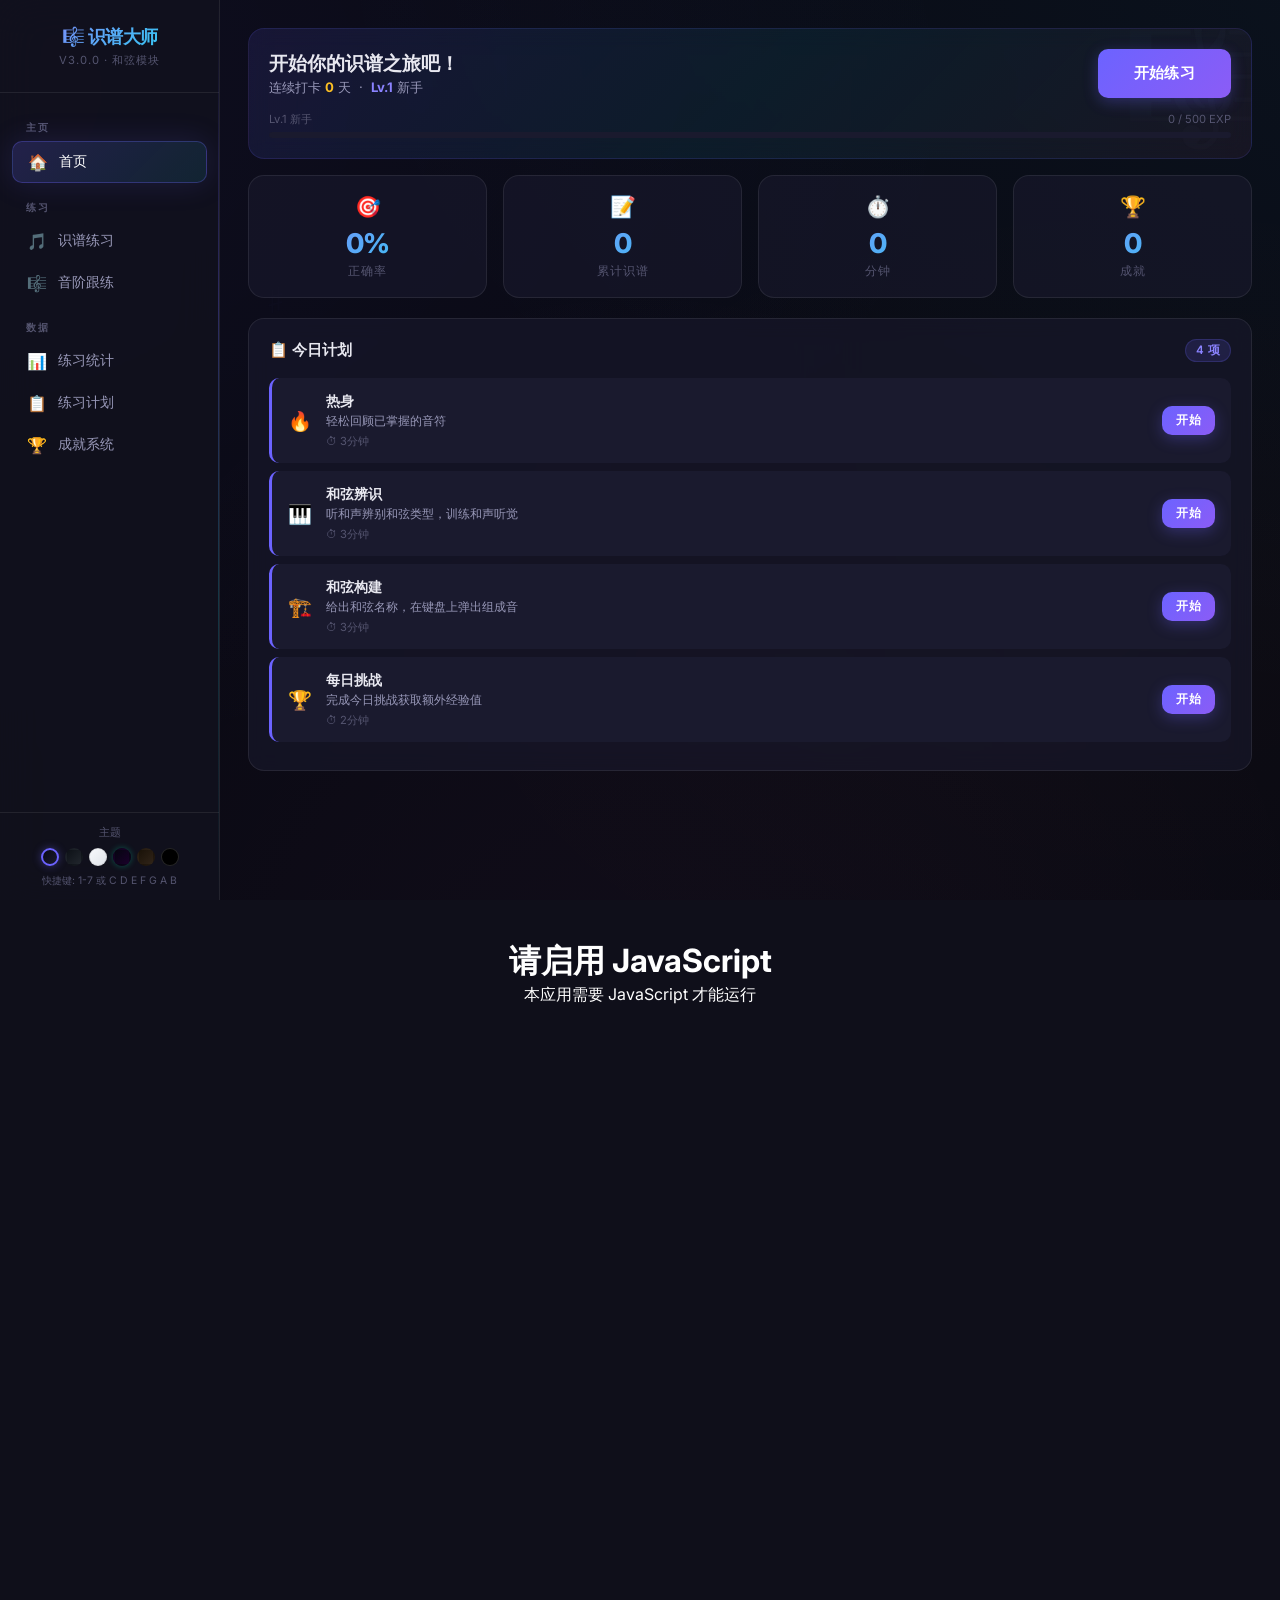
==== commit bc68c67f: "v3.0.0: 最终打包" ====
--- a/index.html
+++ b/index.html
@@ -3,7 +3,10 @@
 <head>
 <meta charset="UTF-8">
 <meta name="viewport" content="width=device-width, initial-scale=1.0">
-<title>识谱大师 — 五线谱练习</title>
+<meta http-equiv="Cache-Control" content="no-cache, no-store, must-revalidate">
+<meta http-equiv="Pragma" content="no-cache">
+<meta http-equiv="Expires" content="0">
+<title>识谱大师</title>
 <style>
 /* ========== CSS Variables — Premium Music Theme ========== */
 :root {
@@ -536,27 +539,28 @@
   position: relative;
   height: 100px;
   user-select: none;
-  background: linear-gradient(180deg, #2a1a0a, #1a0f05);
-  border-radius: 0 0 8px 8px;
+  background: var(--bg2);
+  border: 1px solid var(--border);
+  border-radius: var(--radius);
   padding: 4px 6px 6px;
-  box-shadow: 0 6px 20px rgba(0,0,0,0.5), inset 0 1px 0 rgba(255,255,255,0.05);
-}
-.piano {
-  position: relative;
-  height: 100px;
-  user-select: none;
+  box-shadow: inset 0 1px 0 rgba(255,255,255,0.03), 0 4px 16px rgba(0,0,0,0.3);
+}
+.piano.piano-dark {
+  background: var(--bg2);
+  border: 1px solid var(--border);
+  box-shadow: inset 0 1px 0 rgba(255,255,255,0.03), 0 4px 16px rgba(0,0,0,0.3);
 }
 .piano .white-key {
   position: absolute;
   width: 36px;
   height: 100px;
-  background: linear-gradient(180deg, #f8f8f8, #e8e8e8);
-  border: 1px solid #bbb;
+  background: linear-gradient(180deg, #e8e8f0, #d0d0dd);
+  border: 1px solid rgba(255,255,255,0.15);
   border-radius: 0 0 6px 6px;
   cursor: pointer;
   transition: background 0.1s;
   z-index: 1;
-  box-shadow: inset 0 -3px 6px rgba(0,0,0,0.05);
+  box-shadow: inset 0 -3px 6px rgba(0,0,0,0.1);
 }
 .piano .white-key:hover { background: linear-gradient(180deg, #eee, #ddd); }
 .piano .white-key.active {
@@ -564,13 +568,19 @@
   border-color: var(--primary);
   box-shadow: 0 0 15px rgba(108,99,255,0.4);
 }
+.piano .white-key.build-selected {
+  background: linear-gradient(180deg, #f5d08a, #e8b84a);
+  border-color: #d4a030;
+  box-shadow: inset 0 -3px 8px rgba(180,120,20,0.3), 0 2px 8px rgba(200,150,50,0.25);
+}
+.piano .white-key.build-selected .key-label { color: #5a3a00; }
 .piano .white-key .key-label {
   position: absolute;
   bottom: 6px;
   width: 100%;
   text-align: center;
   font-size: 0.6rem;
-  color: #888;
+  color: var(--text3);
   pointer-events: none;
   font-weight: 600;
 }
@@ -590,6 +600,11 @@
 .piano .black-key.active {
   background: linear-gradient(180deg, var(--primary), #4440aa);
   box-shadow: 0 0 10px rgba(108,99,255,0.5);
+}
+.piano .black-key.build-selected {
+  background: linear-gradient(180deg, #d4a030, #8a6010);
+  border-color: #6a4a08;
+  box-shadow: inset 0 -2px 4px rgba(100,60,10,0.4), 0 1px 4px rgba(180,120,30,0.3);
 }
 
 /* ========== Results Panel ========== */
@@ -689,6 +704,26 @@
 /* ========== Charts ========== */
 .chart-container { width: 100%; height: 250px; position: relative; }
 
+/* ========== Combo Flash ========== */
+.combo-flash {
+  position: fixed;
+  top: 50%;
+  left: 50%;
+  transform: translate(-50%, -50%);
+  font-size: 2.5rem;
+  font-weight: 900;
+  pointer-events: none;
+  opacity: 0;
+  z-index: 999;
+  text-shadow: 0 0 30px var(--pink), 0 0 60px rgba(244,114,182,0.3);
+  letter-spacing: 2px;
+}
+.combo-flash.show { animation: comboFlash 0.6s ease-out; }
+@keyframes comboFlash {
+  0% { opacity: 1; transform: translate(-50%, -50%) scale(0.5); }
+  50% { opacity: 1; transform: translate(-50%, -50%) scale(1.3); }
+  100% { opacity: 0; transform: translate(-50%, -50%) scale(1.5); }
+}
 
 /* Speed Badge */
 .speed-badge {
@@ -704,6 +739,10 @@
 .speed-badge.lightning { background: var(--warning); color: #000; }
 .speed-badge.instant { background: var(--pink); color: #fff; }
 
+/* ========== Pages ========== */
+.page { display: none; }
+.page.active { display: block; animation: fadeIn 0.3s ease; }
+
 /* ========== Animations ========== */
 .fade-in { animation: fadeIn 0.3s ease; }
 @keyframes fadeIn { from { opacity: 0; transform: translateY(8px); } to { opacity: 1; transform: translateY(0); } }
@@ -735,7 +774,7 @@
 @keyframes slideIn { from { transform: translateX(100%); opacity: 0; } to { transform: translateX(0); opacity: 1; } }
 @keyframes fadeOut { to { opacity: 0; transform: translateY(-10px); } }
 
-/* ========== Mobile Menu Button ========== */
+/* ========== Mobile ========== */
 .mobile-menu-btn {
   display: none;
   position: fixed;
@@ -751,24 +790,15 @@
   font-size: 1.2rem;
   align-items: center;
   justify-content: center;
-  transition: var(--transition);
-}
-.mobile-menu-btn:hover { background: var(--bg3); border-color: var(--primary); }
-
-/* Sidebar Overlay */
-.sidebar-overlay {
-  display: none;
-  position: fixed;
-  inset: 0;
-  background: rgba(0, 0, 0, 0.5);
-  backdrop-filter: blur(4px);
-  z-index: 99;
-  opacity: 0;
-  transition: opacity 0.3s;
-}
-.sidebar-overlay.active {
-  display: block;
-  opacity: 1;
+}
+@media (max-width: 768px) {
+  .sidebar { transform: translateX(-100%); }
+  .sidebar.open { transform: translateX(0); }
+  .main-content { margin-left: 0; padding: 16px; }
+  .mobile-menu-btn { display: flex; }
+  .answer-options { grid-template-columns: repeat(4, 1fr); }
+  .results-grid { grid-template-columns: repeat(2, 1fr); }
+  .grid-4 { grid-template-columns: 1fr 1fr; }
 }
 
 /* ========== Background Ambient Effect ========== */
@@ -842,7 +872,6 @@
   100% { opacity: 1; transform: scale(1); }
 }
 
-/* Score display states */
 .score-display.state-correct {
   border-color: rgba(74, 222, 128, 0.3);
   box-shadow: inset 0 1px 0 rgba(255,255,255,0.03), 0 0 30px rgba(74, 222, 128, 0.1);
@@ -939,10 +968,29 @@
   transition: var(--transition);
 }
 .theme-dot:hover { transform: scale(1.2); }
-.theme-dot.active { border-color: #fff; box-shadow: 0 0 8px rgba(255,255,255,0.3); }
+.theme-dot.active { border-color: var(--primary); box-shadow: 0 0 8px rgba(108,99,255,0.4); }
 .theme-dot.dark { background: linear-gradient(135deg, #0a0a14, #1a1a2e); }
-.theme-dot.midnight { background: linear-gradient(135deg, #0d1117, #161b22); }
-.theme-dot.purple { background: linear-gradient(135deg, #1a0a2e, #2d1b4e); }
+.theme-dot.midnight { background: linear-gradient(135deg, #0d1117, #21262d); }
+.theme-dot.light { background: linear-gradient(135deg, #f8f9fc, #e0e4ea); border: 1px solid rgba(0,0,0,0.1); }
+.theme-dot.neon { background: linear-gradient(135deg, #050510, #1a002a); box-shadow: 0 0 6px rgba(0,255,204,0.3); }
+.theme-dot.warm { background: linear-gradient(135deg, #1a1208, #302418); }
+.theme-dot.oled { background: #000; border: 1px solid rgba(255,255,255,0.15); }
+
+/* ========== Sidebar Overlay ========== */
+.sidebar-overlay {
+  display: none;
+  position: fixed;
+  inset: 0;
+  background: rgba(0, 0, 0, 0.5);
+  backdrop-filter: blur(4px);
+  z-index: 99;
+  opacity: 0;
+  transition: opacity 0.3s;
+}
+.sidebar-overlay.active {
+  display: block;
+  opacity: 1;
+}
 
 /* ========== Improved Responsive ========== */
 @media (max-width: 768px) {
@@ -1133,6 +1181,7 @@
   padding: 8px 0;
   display: flex;
   justify-content: center;
+  align-items: center;
   -webkit-overflow-scrolling: touch;
 }
 .piano {
@@ -1140,6 +1189,7 @@
   height: 90px;
   user-select: none;
   flex-shrink: 0;
+  margin: 0 auto;
 }
 .piano .white-key {
   width: 32px;
@@ -1212,6 +1262,7 @@
   background: linear-gradient(180deg, transparent, rgba(108,99,255,0.3), rgba(34,211,238,0.2), transparent);
   pointer-events: none;
 }
+
 </style>
 <link rel="preconnect" href="https://fonts.googleapis.com"><link href="https://fonts.googleapis.com/css2?family=Inter:wght@400;500;600;700;800;900&display=swap" rel="stylesheet"><style>body{font-family:Inter,var(--font)}</style></head><body>
 <body>
@@ -1225,7 +1276,7 @@
     <aside class="sidebar">
       <div class="sidebar-header">
         <h1>🎼 识谱大师</h1>
-        <div class="subtitle">Sight Reading Trainer</div>
+        <div class="subtitle">v3.0.0 · 和弦模块</div>
       </div>
       <nav class="sidebar-nav">
         <div class="nav-group-title">主页</div>
@@ -1261,7 +1312,10 @@
         <div class="theme-switcher" style="justify-content:center">
           <div class="theme-dot dark active" onclick="app.setTheme('dark')" title="深空"></div>
           <div class="theme-dot midnight" onclick="app.setTheme('midnight')" title="午夜"></div>
-          <div class="theme-dot purple" onclick="app.setTheme('purple')" title="紫罗兰"></div>
+          <div class="theme-dot light" onclick="app.setTheme('light')" title="晨光"></div>
+          <div class="theme-dot neon" onclick="app.setTheme('neon')" title="霓虹"></div>
+          <div class="theme-dot warm" onclick="app.setTheme('warm')" title="暖阳"></div>
+          <div class="theme-dot oled" onclick="app.setTheme('oled')" title="纯黑"></div>
         </div>
         <div style="font-size:0.65rem;color:var(--text3);text-align:center;margin-top:8px">
           快捷键: 1-7 或 C D E F G A B
@@ -1316,6 +1370,20 @@
     </div>
 
 <div class="toast-container"></div>
+
+
+
+
+
+
+
+
+
+
+
+
+
+
 <script>
 // ========== Music Theory Constants & Utilities ==========
 
@@ -1502,7 +1570,9 @@
     position: note.position
   };
 }
-</script><script>
+
+</script>
+<script>
 // ========== Audio Module — Multiple Sound Presets ==========
 
 class AudioManager {
@@ -1836,7 +1906,9 @@
 }
 
 var audio = new AudioManager();
-</script><script>
+
+</script>
+<script>
 // ========== Statistics Module ==========
 
 class StatsManager {
@@ -1887,8 +1959,13 @@
       achievements: [],
       // Scale practice stats
       scaleStats: {
-        totalSessions: 0, totalScales: 0, totalScaleNotes: 0, totalScaleCorrect: 0,
-        byScaleType: {}, byRootNote: {}, bpmProgress: []
+        totalSessions: 0,
+        totalScales: 0,
+        totalScaleNotes: 0,
+        totalScaleCorrect: 0,
+        byScaleType: {},
+        byRootNote: {},
+        bpmProgress: []
       },
       scaleHistory: []
     };
@@ -1974,7 +2051,7 @@
     }
 
     // Add to history
-    this.data.history.unshift({
+    var entry = {
       date: new Date().toISOString(),
       difficulty: sessionData.difficulty,
       mode: sessionData.mode,
@@ -1985,7 +2062,9 @@
       avgTime: sessionData.avgTime,
       duration: sessionData.duration,
       combo: sessionData.maxCombo
-    });
+    };
+    if (sessionData.results) entry.results = sessionData.results;
+    this.data.history.unshift(entry);
     if (this.data.history.length > 100) this.data.history.pop();
 
     // Check achievements
@@ -2000,23 +2079,43 @@
     this.data.scaleStats.totalScales++;
     this.data.scaleStats.totalScaleNotes += data.totalNotes;
     this.data.scaleStats.totalScaleCorrect += data.correctNotes;
-    if (!this.data.scaleStats.byScaleType[data.scaleType]) this.data.scaleStats.byScaleType[data.scaleType] = { sessions: 0, totalAccuracy: 0 };
+
+    if (!this.data.scaleStats.byScaleType[data.scaleType]) {
+      this.data.scaleStats.byScaleType[data.scaleType] = { sessions: 0, totalAccuracy: 0 };
+    }
     this.data.scaleStats.byScaleType[data.scaleType].sessions++;
     this.data.scaleStats.byScaleType[data.scaleType].totalAccuracy += data.accuracy;
-    if (!this.data.scaleStats.byRootNote[data.rootNote]) this.data.scaleStats.byRootNote[data.rootNote] = { sessions: 0 };
+
+    if (!this.data.scaleStats.byRootNote[data.rootNote]) {
+      this.data.scaleStats.byRootNote[data.rootNote] = { sessions: 0 };
+    }
     this.data.scaleStats.byRootNote[data.rootNote].sessions++;
+
     const maxBpm = Math.max.apply(null, data.bpmHistory);
     this.data.scaleStats.bpmProgress.push({ date: new Date().toISOString(), bpm: maxBpm, scaleType: data.scaleType });
-    this.data.scaleHistory.unshift({ date: new Date().toISOString(), scaleType: data.scaleType, rootNote: data.rootNote, mode: data.mode, bpm: data.bpm, accuracy: data.accuracy, totalNotes: data.totalNotes, duration: data.duration });
+
+    this.data.scaleHistory.unshift({
+      date: new Date().toISOString(), scaleType: data.scaleType, rootNote: data.rootNote,
+      mode: data.mode, bpm: data.bpm, accuracy: data.accuracy,
+      totalNotes: data.totalNotes, duration: data.duration
+    });
     if (this.data.scaleHistory.length > 50) this.data.scaleHistory.pop();
+
     if (!this.data.dailyRecords[today]) this.data.dailyRecords[today] = { count: 0, correct: 0, time: 0 };
     this.data.dailyRecords[today].count += data.totalNotes;
     this.data.dailyRecords[today].correct += data.correctNotes;
     this.data.dailyRecords[today].time += data.duration;
+
+    // Update streak
     const yesterday = new Date(Date.now() - 86400000).toISOString().split('T')[0];
-    if (this.data.lastPracticeDate === yesterday || this.data.lastPracticeDate === today) { if (this.data.lastPracticeDate !== today) this.data.streak++; } else { this.data.streak = 1; }
+    if (this.data.lastPracticeDate === yesterday || this.data.lastPracticeDate === today) {
+      if (this.data.lastPracticeDate !== today) this.data.streak++;
+    } else {
+      this.data.streak = 1;
+    }
     this.data.lastPracticeDate = today;
     if (this.data.streak > this.data.bestStreak) this.data.bestStreak = this.data.streak;
+
     this.checkAchievements();
     this.save();
   }
@@ -2146,7 +2245,9 @@
 }
 
 const stats = new StatsManager();
-</script><script>
+
+</script>
+<script>
 // ========== Practice Plan Generator ==========
 
 class PlanGenerator {
@@ -2267,7 +2368,37 @@
       });
     }
 
-    // 6. Daily challenge
+    // 6. Chord recognition
+    plan.push({
+      id: 'chord',
+      icon: '🎹',
+      title: '和弦辨识',
+      desc: '听和声辨别和弦类型，训练和声听觉',
+      duration: 3,
+      type: 'practice',
+      config: {
+        mode: 'chord',
+        noteCount: 15,
+        isWarmup: false
+      }
+    });
+
+    // 7. Chord build
+    plan.push({
+      id: 'chord_build',
+      icon: '🏗️',
+      title: '和弦构建',
+      desc: '给出和弦名称，在键盘上弹出组成音',
+      duration: 3,
+      type: 'practice',
+      config: {
+        mode: 'chord_build',
+        noteCount: 15,
+        isWarmup: false
+      }
+    });
+
+    // 8. Daily challenge
     plan.push({
       id: 'daily_challenge',
       icon: '🏆',
@@ -2342,11 +2473,14 @@
 }
 
 const planGenerator = new PlanGenerator(stats);
-</script><script>
+
+</script>
+<script>
 // ========== Scale Practice Module ==========
 
 // === Scale Type Definitions (intervals in semitones from root) ===
 var SCALE_TYPES = {
+  // 音阶 (Scales)
   major:           { name: '大调',     intervals: [0,2,4,5,7,9,11], icon: '🎼', group: '音阶' },
   natural_minor:   { name: '自然小调', intervals: [0,2,3,5,7,8,10], icon: '🌙', group: '音阶' },
   harmonic_minor:  { name: '和声小调', intervals: [0,2,3,5,7,8,11], icon: '🎻', group: '音阶' },
@@ -2355,8 +2489,10 @@
   pentatonic_minor:{ name: '小调五声', intervals: [0,3,5,7,10],     icon: '🎶', group: '音阶' },
   blues:           { name: '布鲁斯',   intervals: [0,3,5,6,7,10],   icon: '🎷', group: '音阶' },
   chromatic:       { name: '半音阶',   intervals: [0,1,2,3,4,5,6,7,8,9,10,11], icon: '🎹', group: '音阶' },
+  // 常用调式 (Common Modes)
   dorian:     { name: 'Dorian 小调',   intervals: [0,2,3,5,7,9,10],  icon: '🌿', group: '调式' },
   mixolydian: { name: 'Mixolydian 属', intervals: [0,2,4,5,7,9,10],  icon: '⚡', group: '调式' },
+  // 和弦 (Chords)
   major_triad:  { name: '大三和弦', intervals: [0,4,7],    icon: '△', group: '和弦' },
   minor_triad:  { name: '小三和弦', intervals: [0,3,7],    icon: 'm', group: '和弦' },
   dim_triad:    { name: '减三和弦', intervals: [0,3,6],    icon: '°', group: '和弦' },
@@ -2364,6 +2500,7 @@
   major7:       { name: '大七和弦', intervals: [0,4,7,11], icon: '△⁷', group: '和弦' },
   minor7:       { name: '小七和弦', intervals: [0,3,7,10], icon: 'm⁷', group: '和弦' },
   dom7:         { name: '属七和弦', intervals: [0,4,7,10], icon: '⁷', group: '和弦' },
+  // 琶音 (Arpeggios)
   major_arp:    { name: '大调琶音', intervals: [0,4,7,12],    icon: '🎼', group: '琶音' },
   minor_arp:    { name: '小调琶音', intervals: [0,3,7,12],    icon: '🎵', group: '琶音' },
   major7_arp:   { name: '大七琶音', intervals: [0,4,7,11,12], icon: '🎶', group: '琶音' },
@@ -2423,20 +2560,46 @@
 function getFingering(rootName, scaleType, hand) {
   var key = rootName + '_' + scaleType + '_' + hand;
   if (SCALE_FINGERINGS[key]) return SCALE_FINGERINGS[key];
+
+  // Default fingering patterns based on scale type
   var type = SCALE_TYPES[scaleType];
   if (!type) return null;
   var noteCount = type.intervals.length;
-  if (noteCount === 7) return hand === 'rh' ? [1,2,3,1,2,3,4,5] : [5,4,3,2,1,3,2,1];
-  if (noteCount === 5) return hand === 'rh' ? [1,2,3,4,5] : [5,4,3,2,1];
-  if (noteCount === 6) return hand === 'rh' ? [1,2,3,1,2,3] : [5,4,3,2,1,3];
-  if (noteCount === 12) return hand === 'rh' ? [1,3,1,3,1,2,3,1,3,1,3,1,2] : [3,1,3,1,3,2,1,3,1,3,1,3,2];
-  if (noteCount === 3) return hand === 'rh' ? [1,3,5] : [5,3,1];
-  if (noteCount === 4) return hand === 'rh' ? [1,2,3,5] : [5,3,2,1];
-  if (scaleType.indexOf('_arp') >= 0) { if (noteCount === 4) return hand === 'rh' ? [1,2,3,5] : [5,3,2,1]; if (noteCount === 5) return hand === 'rh' ? [1,2,3,4,5] : [5,4,3,2,1]; }
+
+  // Major-like 7-note scales (major, natural minor, harmonic minor, melodic minor, dorian, mixolydian)
+  if (noteCount === 7) {
+    return hand === 'rh' ? [1,2,3,1,2,3,4,5] : [5,4,3,2,1,3,2,1];
+  }
+  // Pentatonic (5 notes)
+  if (noteCount === 5) {
+    return hand === 'rh' ? [1,2,3,4,5] : [5,4,3,2,1];
+  }
+  // Blues (6 notes)
+  if (noteCount === 6) {
+    return hand === 'rh' ? [1,2,3,1,2,3] : [5,4,3,2,1,3];
+  }
+  // Chromatic (12 notes)
+  if (noteCount === 12) {
+    return hand === 'rh' ? [1,3,1,3,1,2,3,1,3,1,3,1,2] : [3,1,3,1,3,2,1,3,1,3,1,3,2];
+  }
+  // Triads (3 notes)
+  if (noteCount === 3) {
+    return hand === 'rh' ? [1,3,5] : [5,3,1];
+  }
+  // 7th chords (4 notes)
+  if (noteCount === 4) {
+    return hand === 'rh' ? [1,2,3,5] : [5,3,2,1];
+  }
+  // Arpeggios (4-5 notes with octave)
+  if (scaleType.indexOf('_arp') >= 0) {
+    if (noteCount === 4) return hand === 'rh' ? [1,2,3,5] : [5,3,2,1];
+    if (noteCount === 5) return hand === 'rh' ? [1,2,3,4,5] : [5,4,3,2,1];
+  }
+
   return null;
 }
 
-// === Metronome ===
+// === Metronome (Web Audio API lookahead scheduler) ===
 var Metronome = (function() {
   function Metronome(audioCtx) {
     this.ctx = audioCtx;
@@ -2452,22 +2615,53 @@
     this._scheduleAheadTime = 0.1;
     this.onBeat = null;
   }
+
   Metronome.prototype.getBeatDuration = function() { return 60.0 / this.bpm; };
+
+  // Subdivision patterns: array of time fractions within one beat
+  Metronome.prototype.getSubdivisionPattern = function() {
+    switch (this.subdivision) {
+      case 'quarter':     return [1];
+      case 'eighth':      return [0.5, 0.5];
+      case 'triplet':     return [1/3, 1/3, 1/3];
+      case 'sixteenth':   return [0.25, 0.25, 0.25, 0.25];
+      case 'q_e':         return [2/3, 1/3];           // 前四后八
+      case 'e_q':         return [1/3, 2/3];           // 前八后四
+      case 'e_s':         return [0.5, 0.25, 0.25];    // 前八后十六
+      case 's_e':         return [0.25, 0.25, 0.5];    // 前十六后八
+      case 'dotted':      return [0.75, 0.25];         // 附点
+      case 'rev_dotted':  return [0.25, 0.75];         // 后附点
+      case 'syncopation': return [0.25, 0.5, 0.25];   // 切分
+      case 'swing':       return [2/3, 1/3];           // Swing (摇摆)
+      case 'shuffle':     return [0.65, 0.35];         // Shuffle (拖曳)
+      case 'compound_2':  return [1/3, 1/3, 1/3];     // 复合二拍 (6/8 feel)
+      case 'compound_3':  return [0.25, 0.25, 0.25, 0.25]; // 复合三拍
+      case 'bossa':       return [0.35, 0.3, 0.35];   // Bossa Nova
+      case 'tresillo':    return [0.375, 0.375, 0.25]; // Tresillo (3+3+2)
+      default:            return [1];
+    }
+  };
+
+  // Legacy: duration of first subdivision step
   Metronome.prototype.getSubdivisionDuration = function() {
-    var bd = this.getBeatDuration();
-    switch (this.subdivision) { case 'eighth': return bd/2; case 'triplet': return bd/3; case 'sixteenth': return bd/4; default: return bd; }
+    var pattern = this.getSubdivisionPattern();
+    return this.getBeatDuration() * pattern[0];
   };
+
   Metronome.prototype.setBpm = function(bpm) { this.bpm = Math.max(20, Math.min(300, bpm)); };
+
   Metronome.prototype.setTimeSig = function(beats) {
     this.timeSignature.beats = beats;
     this.beatTypes = [];
     for (var i = 0; i < beats; i++) this.beatTypes.push(i === 0 ? 'accent' : 'normal');
   };
+
   Metronome.prototype.toggleBeatType = function(index) {
     var cycle = ['normal', 'accent', 'muted'];
     var cur = cycle.indexOf(this.beatTypes[index] || 'normal');
     this.beatTypes[index] = cycle[(cur + 1) % 3];
   };
+
   Metronome.prototype.tapTempo = function() {
     var now = performance.now();
     if (!this._tapTimes) this._tapTimes = [];
@@ -2476,102 +2670,196 @@
     if (this._tapTimes.length >= 2) {
       var sum = 0;
       for (var i = 1; i < this._tapTimes.length; i++) sum += (this._tapTimes[i] - this._tapTimes[i-1]);
-      this.bpm = Math.round(Math.max(20, Math.min(300, 60000 / (sum / (this._tapTimes.length - 1)))));
+      var avg = sum / (this._tapTimes.length - 1);
+      this.bpm = Math.round(Math.max(20, Math.min(300, 60000 / avg)));
     }
     return this.bpm;
   };
+
   Metronome.prototype.start = function() {
     if (this.isPlaying) return;
-    this.isPlaying = true; this._currentBeat = 0;
+    this.isPlaying = true;
+    this._currentBeat = 0;
+    this._currentStep = 0;
     this._nextBeatTime = this.ctx.currentTime + 0.05;
     this._scheduler();
   };
+
   Metronome.prototype.stop = function() {
     this.isPlaying = false;
     if (this._timerID) { clearTimeout(this._timerID); this._timerID = null; }
     this._currentBeat = 0;
+    this._currentStep = 0;
   };
+
   Metronome.prototype._scheduler = function() {
     var self = this;
+    var pattern = this.getSubdivisionPattern();
     while (this._nextBeatTime < this.ctx.currentTime + this._scheduleAheadTime) {
-      this._scheduleBeat(this._currentBeat, this._nextBeatTime);
-      this._nextBeatTime += this.getSubdivisionDuration();
-      this._currentBeat++;
+      var isMainBeat = (this._currentStep === 0);
+      this._scheduleBeat(this._currentBeat, this._nextBeatTime, isMainBeat, this._currentStep);
+      // Advance to next step in pattern
+      var stepDuration = this.getBeatDuration() * pattern[this._currentStep];
+      this._currentStep++;
+      if (this._currentStep >= pattern.length) {
+        this._currentStep = 0;
+        this._currentBeat++;
+      }
+      this._nextBeatTime += stepDuration;
     }
     this._timerID = setTimeout(function() { self._scheduler(); }, this._lookahead);
   };
-  Metronome.prototype._scheduleBeat = function(beatIndex, time) {
+
+  Metronome.prototype._scheduleBeat = function(beatIndex, time, isMainBeat, stepIndex) {
     var beatInBar = beatIndex % this.timeSignature.beats;
     var beatType = this.beatTypes[beatInBar] || 'normal';
-    if (beatType !== 'muted') this._playClick(time, beatType === 'accent');
-    if (this.onBeat) this.onBeat(beatIndex, time, beatType);
+    if (beatType !== 'muted') {
+      if (isMainBeat) {
+        this._playClick(time, beatType === 'accent');
+      } else {
+        // Softer click for subdivision steps
+        this._playClick(time, false, 0.4);
+      }
+    }
+    if (this.onBeat) this.onBeat(beatIndex, time, beatType, isMainBeat, stepIndex);
   };
-  Metronome.prototype._playClick = function(time, isAccent) {
+
+  Metronome.prototype._playClick = function(time, isAccent, volumeMul) {
+    var vol = volumeMul || 1;
     var ctx = this.ctx;
-    var osc = ctx.createOscillator(); var gain = ctx.createGain();
-    osc.type = 'sine'; osc.frequency.value = isAccent ? 1000 : 800;
-    gain.gain.setValueAtTime(isAccent ? 0.3 : 0.15, time);
+    var osc = ctx.createOscillator();
+    var gain = ctx.createGain();
+    osc.type = 'sine';
+    osc.frequency.value = isAccent ? 1000 : 800;
+    gain.gain.setValueAtTime((isAccent ? 0.3 : 0.15) * vol, time);
     gain.gain.exponentialRampToValueAtTime(0.001, time + 0.04);
-    osc.connect(gain); gain.connect(ctx.destination);
-    osc.start(time); osc.stop(time + 0.05);
+    osc.connect(gain);
+    gain.connect(ctx.destination);
+    osc.start(time);
+    osc.stop(time + 0.05);
   };
+
   return Metronome;
 })();
 
-// === Scale Staff Renderer ===
+// === Scale Staff Renderer (multi-note) ===
 var ScaleStaffRenderer = (function() {
   function ScaleStaffRenderer(containerId) {
     this.container = document.getElementById(containerId);
-    this.width = 800; this.height = 200;
-    this.staffLeft = 60; this.staffRight = 770; this.staffTop = 70; this.lineSpacing = 12;
-  }
+    this.width = 800;
+    this.height = 200;
+    this.staffLeft = 60;
+    this.staffRight = 770;
+    this.staffTop = 70;
+    this.lineSpacing = 12;
+  }
+
   ScaleStaffRenderer.prototype.renderScale = function(notes, currentIndex, options) {
     if (!this.container) return;
     var w = this.width, h = this.height;
     var svg = '<svg width="100%" viewBox="0 0 ' + w + ' ' + h + '" xmlns="http://www.w3.org/2000/svg">';
-    svg += '<defs><linearGradient id="sNoteGrad" x1="0" y1="0" x2="1" y2="1"><stop offset="0%" stop-color="#f0f0ff"/><stop offset="100%" stop-color="#c8c8e0"/></linearGradient>' +
+    svg += '<defs>' +
+      '<linearGradient id="sNoteGrad" x1="0" y1="0" x2="1" y2="1"><stop offset="0%" stop-color="#f0f0ff"/><stop offset="100%" stop-color="#c8c8e0"/></linearGradient>' +
       '<filter id="sGlowActive" x="-50%" y="-50%" width="200%" height="200%"><feGaussianBlur in="SourceGraphic" stdDeviation="4" result="blur"/><feFlood flood-color="#6c63ff" flood-opacity="0.6"/><feComposite in2="blur" operator="in"/><feMerge><feMergeNode/><feMergeNode in="SourceGraphic"/></feMerge></filter>' +
       '<filter id="sGlowCorrect" x="-50%" y="-50%" width="200%" height="200%"><feGaussianBlur in="SourceGraphic" stdDeviation="4" result="blur"/><feFlood flood-color="#4ade80" flood-opacity="0.6"/><feComposite in2="blur" operator="in"/><feMerge><feMergeNode/><feMergeNode in="SourceGraphic"/></feMerge></filter>' +
-      '<filter id="sGlowWrong" x="-50%" y="-50%" width="200%" height="200%"><feGaussianBlur in="SourceGraphic" stdDeviation="4" result="blur"/><feFlood flood-color="#f87171" flood-opacity="0.6"/><feComposite in2="blur" operator="in"/><feMerge><feMergeNode/><feMergeNode in="SourceGraphic"/></feMerge></filter></defs>';
+      '<filter id="sGlowWrong" x="-50%" y="-50%" width="200%" height="200%"><feGaussianBlur in="SourceGraphic" stdDeviation="4" result="blur"/><feFlood flood-color="#f87171" flood-opacity="0.6"/><feComposite in2="blur" operator="in"/><feMerge><feMergeNode/><feMergeNode in="SourceGraphic"/></feMerge></filter>' +
+    '</defs>';
     svg += '<rect width="' + w + '" height="' + h + '" fill="transparent"/>';
+
     var clef = options.clef || 'treble';
-    for (var i = 0; i < 5; i++) { var ly = this.staffTop + i * this.lineSpacing; svg += '<line x1="' + this.staffLeft + '" y1="' + ly + '" x2="' + this.staffRight + '" y2="' + ly + '" stroke="#8888aa" stroke-width="1.5"/>'; }
+    for (var i = 0; i < 5; i++) {
+      var ly = this.staffTop + i * this.lineSpacing;
+      svg += '<line x1="' + this.staffLeft + '" y1="' + ly + '" x2="' + this.staffRight + '" y2="' + ly + '" stroke="#8888aa" stroke-width="1.5"/>';
+    }
+
     var clefSymbol = clef === 'treble' ? '𝄞' : '𝄢';
     var clefY = clef === 'treble' ? (this.staffTop + 42) : (this.staffTop + 36);
     svg += '<text x="' + (this.staffLeft + 5) + '" y="' + clefY + '" font-size="48" fill="#aaa" font-family="serif" opacity="0.8">' + clefSymbol + '</text>';
-    var noteAreaLeft = this.staffLeft + 70, noteAreaRight = this.staffRight - 20;
+
+    var noteAreaLeft = this.staffLeft + 70;
+    var noteAreaRight = this.staffRight - 20;
     var noteSpacing = notes.length > 1 ? (noteAreaRight - noteAreaLeft) / (notes.length - 1) : 0;
     if (notes.length === 1) noteAreaLeft = (noteAreaLeft + noteAreaRight) / 2;
+
     for (var n = 0; n < notes.length; n++) {
       var note = notes[n];
       var x = notes.length === 1 ? noteAreaLeft : noteAreaLeft + n * noteSpacing;
-      var pos = this._n2p(note, clef); var y = this._p2y(pos);
-      var isActive = (n === currentIndex), isPast = (n < currentIndex);
-      var aState = options.answerStates ? options.answerStates[n] : null;
-      var color = isActive ? '#6c63ff' : (aState==='correct'?'#4ade80':(aState==='wrong'?'#f87171':(isPast?'#4ade80':'#c8c8e0')));
-      var fill = isActive ? '#6c63ff' : (aState==='correct'?'#4ade80':(aState==='wrong'?'#f87171':(isPast?'rgba(74,222,128,0.3)':'url(#sNoteGrad)')));
-      var filter = isActive?'url(#sGlowActive)':(aState==='correct'?'url(#sGlowCorrect)':(aState==='wrong'?'url(#sGlowWrong)':''));
-      var opacity = (isPast && !aState) ? 0.6 : 1;
-      var sb = this.staffTop + 4 * this.lineSpacing;
-      if (y > sb) { for (var ly = sb + this.lineSpacing; ly <= y + 2; ly += this.lineSpacing) svg += '<line x1="'+(x-16)+'" y1="'+ly+'" x2="'+(x+16)+'" y2="'+ly+'" stroke="#8888aa" stroke-width="1.5"/>'; }
-      if (y < this.staffTop) { for (var ly = this.staffTop - this.lineSpacing; ly >= y - 2; ly -= this.lineSpacing) svg += '<line x1="'+(x-16)+'" y1="'+ly+'" x2="'+(x+16)+'" y2="'+ly+'" stroke="#8888aa" stroke-width="1.5"/>'; }
-      svg += '<g opacity="'+opacity+'"'+(filter?' filter="'+filter+'"':'')+'><ellipse cx="'+x+'" cy="'+y+'" rx="10" ry="7.5" fill="'+fill+'" stroke="'+color+'" stroke-width="1.2" transform="rotate(-15,'+x+','+y+')"/>';
+      var pos = this._noteToPos(note, clef);
+      var y = this._posToY(pos);
+      var isActive = (n === currentIndex);
+      var isPast = (n < currentIndex);
+      var answerState = options.answerStates ? options.answerStates[n] : null;
+
+      var color = isActive ? '#6c63ff' : (answerState === 'correct' ? '#4ade80' : (answerState === 'wrong' ? '#f87171' : (isPast ? '#4ade80' : '#c8c8e0')));
+      var fill = isActive ? '#6c63ff' : (answerState === 'correct' ? '#4ade80' : (answerState === 'wrong' ? '#f87171' : (isPast ? 'rgba(74,222,128,0.3)' : 'url(#sNoteGrad)')));
+      var filter = isActive ? 'url(#sGlowActive)' : (answerState === 'correct' ? 'url(#sGlowCorrect)' : (answerState === 'wrong' ? 'url(#sGlowWrong)' : ''));
+      var opacity = (isPast && !answerState) ? 0.6 : 1;
+
+      // Ledger lines
+      var staffBottom = this.staffTop + 4 * this.lineSpacing;
+      if (y > staffBottom) {
+        for (var ly = staffBottom + this.lineSpacing; ly <= y + 2; ly += this.lineSpacing)
+          svg += '<line x1="' + (x-16) + '" y1="' + ly + '" x2="' + (x+16) + '" y2="' + ly + '" stroke="#8888aa" stroke-width="1.5"/>';
+      }
+      if (y < this.staffTop) {
+        for (var ly = this.staffTop - this.lineSpacing; ly >= y - 2; ly -= this.lineSpacing)
+          svg += '<line x1="' + (x-16) + '" y1="' + ly + '" x2="' + (x+16) + '" y2="' + ly + '" stroke="#8888aa" stroke-width="1.5"/>';
+      }
+
+      svg += '<g opacity="' + opacity + '"' + (filter ? ' filter="' + filter + '"' : '') + '>';
+      svg += '<ellipse cx="' + x + '" cy="' + y + '" rx="10" ry="7.5" fill="' + fill + '" stroke="' + color + '" stroke-width="1.2" transform="rotate(-15,' + x + ',' + y + ')"/>';
       var stemUp = y > (this.staffTop + 2 * this.lineSpacing);
-      if (stemUp) { svg += '<line x1="'+(x+9)+'" y1="'+(y-1)+'" x2="'+(x+9)+'" y2="'+(y-42)+'" stroke="'+color+'" stroke-width="1.8" stroke-linecap="round"/><path d="M'+(x+9)+','+(y-42)+' q8,8 2,18" fill="none" stroke="'+color+'" stroke-width="1.5" stroke-linecap="round"/>'; }
-      else { svg += '<line x1="'+(x-9)+'" y1="'+(y+1)+'" x2="'+(x-9)+'" y2="'+(y+42)+'" stroke="'+color+'" stroke-width="1.8" stroke-linecap="round"/><path d="M'+(x-9)+','+(y+42)+' q-8,-8 -2,-18" fill="none" stroke="'+color+'" stroke-width="1.5" stroke-linecap="round"/>'; }
-      if (note.accidental) { svg += '<text x="'+(x-25)+'" y="'+(y+7)+'" font-size="18" fill="'+color+'" font-family="serif">'+(note.accidental==='#'?'♯':'♭')+'</text>'; }
+      if (stemUp) {
+        svg += '<line x1="' + (x+9) + '" y1="' + (y-1) + '" x2="' + (x+9) + '" y2="' + (y-42) + '" stroke="' + color + '" stroke-width="1.8" stroke-linecap="round"/>';
+        svg += '<path d="M' + (x+9) + ',' + (y-42) + ' q8,8 2,18" fill="none" stroke="' + color + '" stroke-width="1.5" stroke-linecap="round"/>';
+      } else {
+        svg += '<line x1="' + (x-9) + '" y1="' + (y+1) + '" x2="' + (x-9) + '" y2="' + (y+42) + '" stroke="' + color + '" stroke-width="1.8" stroke-linecap="round"/>';
+        svg += '<path d="M' + (x-9) + ',' + (y+42) + ' q-8,-8 -2,-18" fill="none" stroke="' + color + '" stroke-width="1.5" stroke-linecap="round"/>';
+      }
+      if (note.accidental) {
+        var accS = note.accidental === '#' ? '♯' : '♭';
+        svg += '<text x="' + (x-25) + '" y="' + (y+7) + '" font-size="18" fill="' + color + '" font-family="serif">' + accS + '</text>';
+      }
       svg += '</g>';
-      if (options.showFingeringRH && options.fingeringsRH && options.fingeringsRH[n] !== undefined) svg += '<text x="'+x+'" y="'+(this.staffTop-18)+'" text-anchor="middle" font-size="12" fill="#22d3ee" font-weight="bold">'+options.fingeringsRH[n]+'</text>';
-      if (options.showFingeringLH && options.fingeringsLH && options.fingeringsLH[n] !== undefined) svg += '<text x="'+x+'" y="'+(this.staffTop+5*this.lineSpacing+22)+'" text-anchor="middle" font-size="12" fill="#f472b6" font-weight="bold">'+options.fingeringsLH[n]+'</text>';
-      if (options.showDegree && options.degrees) svg += '<text x="'+x+'" y="'+(this.staffTop+5*this.lineSpacing+38)+'" text-anchor="middle" font-size="11" fill="#a78bfa" font-weight="bold">'+options.degrees[n]+'</text>';
-      if (options.showSolfege && options.solfegeArr) svg += '<text x="'+x+'" y="'+(this.staffTop+5*this.lineSpacing+52)+'" text-anchor="middle" font-size="10" fill="#9898b8">'+options.solfegeArr[n]+'</text>';
-      if (options.showNoteName) svg += '<text x="'+x+'" y="'+(this.staffTop+5*this.lineSpacing+66)+'" text-anchor="middle" font-size="10" fill="'+color+'" font-weight="600">'+note.displayName+'</text>';
-    }
+
+      // Fingering RH (above staff)
+      if (options.showFingeringRH && options.fingeringsRH && options.fingeringsRH[n] !== undefined) {
+        svg += '<text x="' + x + '" y="' + (this.staffTop - 18) + '" text-anchor="middle" font-size="12" fill="#22d3ee" font-weight="bold">' + options.fingeringsRH[n] + '</text>';
+      }
+      // Fingering LH (below staff)
+      if (options.showFingeringLH && options.fingeringsLH && options.fingeringsLH[n] !== undefined) {
+        svg += '<text x="' + x + '" y="' + (this.staffTop + 5 * this.lineSpacing + 22) + '" text-anchor="middle" font-size="12" fill="#f472b6" font-weight="bold">' + options.fingeringsLH[n] + '</text>';
+      }
+      // Scale degree
+      if (options.showDegree && options.degrees) {
+        svg += '<text x="' + x + '" y="' + (this.staffTop + 5 * this.lineSpacing + 38) + '" text-anchor="middle" font-size="11" fill="#a78bfa" font-weight="bold">' + options.degrees[n] + '</text>';
+      }
+      // Solfege
+      if (options.showSolfege && options.solfegeArr) {
+        svg += '<text x="' + x + '" y="' + (this.staffTop + 5 * this.lineSpacing + 52) + '" text-anchor="middle" font-size="10" fill="#9898b8">' + options.solfegeArr[n] + '</text>';
+      }
+      // Note name
+      if (options.showNoteName) {
+        svg += '<text x="' + x + '" y="' + (this.staffTop + 5 * this.lineSpacing + 66) + '" text-anchor="middle" font-size="10" fill="' + color + '" font-weight="600">' + note.displayName + '</text>';
+      }
+    }
+
     svg += '</svg>';
     this.container.innerHTML = svg;
   };
-  ScaleStaffRenderer.prototype._n2p = function(note, clef) { var o={'C':0,'D':1,'E':2,'F':3,'G':4,'A':5,'B':6}; var p=(o[note.name]||0)+(note.octave-4)*7; if(clef==='bass')p+=12; return p; };
-  ScaleStaffRenderer.prototype._p2y = function(pos) { return this.staffTop + (10 - pos) * (this.lineSpacing / 2); };
+
+  ScaleStaffRenderer.prototype._noteToPos = function(note, clef) {
+    var noteOrder = {'C':0,'D':1,'E':2,'F':3,'G':4,'A':5,'B':6};
+    var base = noteOrder[note.name] || 0;
+    var pos = base + (note.octave - 4) * 7;
+    if (clef === 'bass') pos += 12;
+    return pos;
+  };
+
+  ScaleStaffRenderer.prototype._posToY = function(pos) {
+    return this.staffTop + (10 - pos) * (this.lineSpacing / 2);
+  };
+
   return ScaleStaffRenderer;
 })();
 
@@ -2581,235 +2869,782 @@
     this.app = appRef;
     this.state = 'SETUP';
     this.config = {
-      scaleType:'major', rootNote:'C', rootMidi:60, clef:'treble', octaves:1,
-      mode:'listen', bpm:120, timeSigBeats:4, subdivision:'quarter',
-      showFingeringRH:false, showFingeringLH:false, showSolfege:true, showDegree:true, showNoteName:true,
-      adaptiveTempo:false, adaptiveIncrement:10, adaptivePasses:3
+      scaleType: 'major', rootNote: 'C', rootMidi: 60, clef: 'treble', octaves: 1,
+      mode: 'listen', bpm: 120, timeSigBeats: 4, subdivision: 'quarter',
+      showFingeringRH: false, showFingeringLH: false, showSolfege: true, showDegree: true, showNoteName: true,
+      adaptiveTempo: false, adaptiveIncrement: 10, adaptivePasses: 3
     };
-    this.currentNotes=[]; this.currentIndex=-1; this.metronome=null; this.staffRenderer=null;
-    this.answerStates=[]; this.consecutiveCleanPasses=0; this.currentPassCorrect=0; this.currentPassTotal=0;
-    this.sessionStats={startTime:0,totalNotes:0,correctNotes:0,bpmHistory:[]};
-    this._countInMetro=null;
-  }
+    this.currentNotes = [];
+    this.currentIndex = -1;
+    this.metronome = null;
+    this.staffRenderer = null;
+    this.answerStates = [];
+    this.consecutiveCleanPasses = 0;
+    this.currentPassCorrect = 0;
+    this.currentPassTotal = 0;
+    this.sessionStats = { startTime: 0, totalNotes: 0, correctNotes: 0, bpmHistory: [] };
+    this._countInMetro = null;
+    this._standaloneMetro = null;  // 独立节拍器
+    this._followDelayActive = false;
+    this.practiceRound = 0;  // 练习次数计数
+  }
+
   ScalePractice.prototype.renderSetup = function() {
-    this.state='SETUP'; var c=this.config;
-    var groups={}; var typeKeys=Object.keys(SCALE_TYPES);
-    for(var i=0;i<typeKeys.length;i++){var t=SCALE_TYPES[typeKeys[i]];if(!groups[t.group])groups[t.group]=[];groups[t.group].push({key:typeKeys[i],name:t.name,icon:t.icon});}
-    var typeOptions=''; var groupNames=['音阶','调式','和弦','琶音'];
-    for(var g=0;g<groupNames.length;g++){var gn=groupNames[g];if(!groups[gn])continue;typeOptions+='<optgroup label="'+gn+'">';for(var j=0;j<groups[gn].length;j++){var item=groups[gn][j];typeOptions+='<option value="'+item.key+'"'+(item.key===c.scaleType?' selected':'')+'>'+item.icon+' '+item.name+'</option>';}typeOptions+='</optgroup>';}
-    var rootOptions='';for(var i=0;i<ROOT_NOTES.length;i++)rootOptions+='<option value="'+ROOT_NOTES[i].name+'"'+(ROOT_NOTES[i].name===c.rootNote?' selected':'')+'>'+ROOT_NOTES[i].name+'</option>';
-    var timeSigOptions='';var timeSigs=[[2,'2/4'],[3,'3/4'],[4,'4/4'],[5,'5/4'],[6,'6/8'],[7,'7/8']];for(var i=0;i<timeSigs.length;i++)timeSigOptions+='<option value="'+timeSigs[i][0]+'"'+(timeSigs[i][0]===c.timeSigBeats?' selected':'')+'>'+timeSigs[i][1]+'</option>';
-    var subOptions='';var subs=[['quarter','四分音符 ♩'],['eighth','八分音符 ♪'],['triplet','三连音'],['sixteenth','十六分音符 ♬']];for(var i=0;i<subs.length;i++)subOptions+='<option value="'+subs[i][0]+'"'+(subs[i][0]===c.subdivision?' selected':'')+'>'+subs[i][1]+'</option>';
-    document.getElementById('scaleSetup').innerHTML=
-      '<div class="fade-in">'+
-        '<div class="page-header"><div><div class="page-title">🎼 音阶跟练</div><div class="page-desc">节拍器驱动的音阶练习，支持指法提示和自适应速度</div></div></div>'+
-        '<div class="grid grid-2">'+
-          '<div class="card"><div class="card-header"><span class="card-title">🎵 音阶选择</span></div>'+
-            '<div class="setting-row"><div class="setting-label">音阶类型</div><select id="scaleType" class="scale-select" onchange="app.scalePractice.config.scaleType=this.value">'+typeOptions+'</select></div>'+
-            '<div class="setting-row"><div class="setting-label">根音</div><select id="rootNote" class="scale-select" onchange="app.scalePractice.setRootNote(this.value)">'+rootOptions+'</select></div>'+
-            '<div class="setting-row"><div class="setting-label">谱号</div><div class="diff-cards" style="gap:6px">'+
-              '<div class="diff-card'+(c.clef==='treble'?' active':'')+'" onclick="app.scalePractice.setClef(\'treble\')" id="sClefTreble"><div class="diff-level">𝄞</div><div class="diff-name">高音</div></div>'+
-              '<div class="diff-card'+(c.clef==='bass'?' active':'')+'" onclick="app.scalePractice.setClef(\'bass\')" id="sClefBass"><div class="diff-level">𝄢</div><div class="diff-name">低音</div></div></div></div>'+
-            '<div class="setting-row"><div class="setting-label">音域</div><div class="diff-cards" style="gap:6px">'+
-              '<div class="diff-card'+(c.octaves===1?' active':'')+'" onclick="app.scalePractice.setOctaves(1)" id="sOct1"><div class="diff-name">1个八度</div></div>'+
-              '<div class="diff-card'+(c.octaves===2?' active':'')+'" onclick="app.scalePractice.setOctaves(2)" id="sOct2"><div class="diff-name">2个八度</div></div></div></div>'+
-          '</div>'+
-          '<div class="card"><div class="card-header"><span class="card-title">🥁 节拍器设置</span></div>'+
-            '<div class="setting-row"><div class="setting-label">BPM</div><div style="display:flex;align-items:center;gap:8px">'+
-              '<input type="range" id="bpmSlider" min="20" max="300" value="'+c.bpm+'" class="bpm-slider" oninput="app.scalePractice.setBpm(+this.value)">'+
-              '<input type="number" id="bpmInput" min="20" max="300" value="'+c.bpm+'" class="bpm-input" onchange="app.scalePractice.setBpm(+this.value)">'+
-              '<button class="btn btn-sm btn-outline" onclick="app.scalePractice.tapTempo()">TAP</button></div></div>'+
-            '<div class="setting-row"><div class="setting-label">拍号</div><select id="timeSig" class="scale-select" onchange="app.scalePractice.setTimeSig(+this.value)">'+timeSigOptions+'</select></div>'+
-            '<div class="setting-row"><div class="setting-label">细分节拍</div><select id="subdivision" class="scale-select" onchange="app.scalePractice.config.subdivision=this.value">'+subOptions+'</select></div>'+
-            '<div class="setting-row"><div class="setting-label">节拍类型</div><div id="beatTypeDots" class="beat-dots">'+this._renderBeatDots()+'</div></div>'+
-          '</div>'+
-        '</div>'+
-        '<div class="grid grid-2">'+
-          '<div class="card"><div class="card-header"><span class="card-title">👁️ 显示选项</span></div>'+
-            '<div class="setting-row"><div><div class="setting-label">右手(RH)指法</div></div><div class="toggle'+(c.showFingeringRH?' active':'')+'" onclick="app.scalePractice.toggleOpt(\'showFingeringRH\',this)"></div></div>'+
-            '<div class="setting-row"><div><div class="setting-label">左手(LH)指法</div></div><div class="toggle'+(c.showFingeringLH?' active':'')+'" onclick="app.scalePractice.toggleOpt(\'showFingeringLH\',this)"></div></div>'+
-            '<div class="setting-row"><div><div class="setting-label">音级 (1-7)</div></div><div class="toggle'+(c.showDegree?' active':'')+'" onclick="app.scalePractice.toggleOpt(\'showDegree\',this)"></div></div>'+
-            '<div class="setting-row"><div><div class="setting-label">唱名 (Do-Re-Mi)</div></div><div class="toggle'+(c.showSolfege?' active':'')+'" onclick="app.scalePractice.toggleOpt(\'showSolfege\',this)"></div></div>'+
-            '<div class="setting-row"><div><div class="setting-label">音名标注</div></div><div class="toggle'+(c.showNoteName?' active':'')+'" onclick="app.scalePractice.toggleOpt(\'showNoteName\',this)"></div></div>'+
-          '</div>'+
-          '<div class="card"><div class="card-header"><span class="card-title">🎮 播放模式</span></div>'+
-            '<div class="mode-cards" style="margin-bottom:16px">'+
-              '<div class="mode-card'+(c.mode==='listen'?' active':'')+'" id="sModeListen" onclick="app.scalePractice.setMode(\'listen\')"><div class="mode-icon">👂</div><div class="mode-name">听音模式</div><div class="mode-desc">音阶自动播放</div></div>'+
-              '<div class="mode-card'+(c.mode==='follow'?' active':'')+'" id="sModeFollow" onclick="app.scalePractice.setMode(\'follow\')"><div class="mode-icon">🎯</div><div class="mode-name">跟练模式</div><div class="mode-desc">节拍器引导，逐音确认</div></div></div>'+
-            '<div class="usage-guide">'+
-              '<div class="usage-guide-title">📖 使用说明</div>'+
-              '<div class="usage-guide-item"><span class="usage-guide-icon">👂</span><div><strong>听音模式</strong>：音阶自动播放，跟随节拍器聆听音阶走向。适合初学者熟悉音阶结构。</div></div>'+
-              '<div class="usage-guide-item"><span class="usage-guide-icon">🎯</span><div><strong>跟练模式</strong>：节拍器引导，每个音符需要在应用上点击确认。适合在手机/平板上练习音阶识别。</div></div>'+
-              '<div class="usage-guide-item"><span class="usage-guide-icon">🎹</span><div><strong>实体钢琴跟练</strong>：选择听音模式 + 较慢BPM，跟着节拍器在实体钢琴上弹奏。应用播放音高作为参考，您在钢琴上同步弹奏。</div></div>'+
-            '</div>'+
-            '<div class="setting-row"><div><div class="setting-label">自适应速度</div><div class="setting-desc">连续通过后自动提升BPM</div></div><div class="toggle'+(c.adaptiveTempo?' active':'')+'" onclick="app.scalePractice.toggleOpt(\'adaptiveTempo\',this)"></div></div>'+
-            (c.adaptiveTempo?
-              '<div class="setting-row"><div class="setting-label">每次提升</div><div style="display:flex;align-items:center;gap:6px"><input type="number" value="'+c.adaptiveIncrement+'" min="1" max="50" class="bpm-input" onchange="app.scalePractice.config.adaptiveIncrement=+this.value"><span style="font-size:0.8rem;color:var(--text3)">BPM</span></div></div>'+
-              '<div class="setting-row"><div class="setting-label">连续通过次数</div><input type="number" value="'+c.adaptivePasses+'" min="1" max="10" class="bpm-input" onchange="app.scalePractice.config.adaptivePasses=+this.value"></div>'
-            :'')+
-          '</div>'+
-        '</div>'+
-        '<div style="text-align:center;padding:20px 0"><button class="btn btn-primary btn-lg" onclick="app.scalePractice.start()" style="font-size:1.1rem;padding:16px 48px">开始练习</button></div>'+
+    this.state = 'SETUP';
+    var c = this.config;
+    var self = this;
+
+    // Scale type options grouped
+    var groups = {};
+    var typeKeys = Object.keys(SCALE_TYPES);
+    for (var i = 0; i < typeKeys.length; i++) {
+      var t = SCALE_TYPES[typeKeys[i]];
+      if (!groups[t.group]) groups[t.group] = [];
+      groups[t.group].push({ key: typeKeys[i], name: t.name, icon: t.icon });
+    }
+    var typeOptions = '';
+    var groupNames = ['音阶', '调式', '和弦', '琶音'];
+    for (var g = 0; g < groupNames.length; g++) {
+      var gn = groupNames[g];
+      if (!groups[gn]) continue;
+      typeOptions += '<optgroup label="' + gn + '">';
+      for (var j = 0; j < groups[gn].length; j++) {
+        var item = groups[gn][j];
+        typeOptions += '<option value="' + item.key + '"' + (item.key === c.scaleType ? ' selected' : '') + '>' + item.icon + ' ' + item.name + '</option>';
+      }
+      typeOptions += '</optgroup>';
+    }
+
+    // Root note options
+    var rootOptions = '';
+    for (var i = 0; i < ROOT_NOTES.length; i++) {
+      rootOptions += '<option value="' + ROOT_NOTES[i].name + '"' + (ROOT_NOTES[i].name === c.rootNote ? ' selected' : '') + '>' + ROOT_NOTES[i].name + '</option>';
+    }
+
+    // Time signature options
+    var timeSigOptions = '';
+    var timeSigs = [[2,'2/4'],[3,'3/4'],[4,'4/4'],[5,'5/4'],[6,'6/8'],[7,'7/8']];
+    for (var i = 0; i < timeSigs.length; i++) {
+      timeSigOptions += '<option value="' + timeSigs[i][0] + '"' + (timeSigs[i][0] === c.timeSigBeats ? ' selected' : '') + '>' + timeSigs[i][1] + '</option>';
+    }
+
+    // Subdivision options
+    var subOptions = '';
+    var subs = [
+      ['quarter','四分音符 ♩'],
+      ['eighth','八分音符 ♪♪'],
+      ['triplet','三连音 ♪♪♪'],
+      ['sixteenth','十六分音符 ♬♬♬♬'],
+      ['q_e','前四后八 ♩♪'],
+      ['e_q','前八后四 ♪♩'],
+      ['e_s','前八后十六 ♪♬♬'],
+      ['s_e','前十六后八 ♬♬♪'],
+      ['dotted','附点 ♩.♪'],
+      ['rev_dotted','后附点 ♪♩.'],
+      ['syncopation','切分 ♬♩♬'],
+      ['swing','Swing ♩♪'],
+      ['shuffle','Shuffle ♪♪'],
+      ['compound_2','复合二拍 ♪♪♪'],
+      ['bossa','Bossa Nova'],
+      ['tresillo','Tresillo 3+3+2']
+    ];
+    for (var i = 0; i < subs.length; i++) {
+      subOptions += '<option value="' + subs[i][0] + '"' + (subs[i][0] === c.subdivision ? ' selected' : '') + '>' + subs[i][1] + '</option>';
+    }
+
+    document.getElementById('scaleSetup').innerHTML =
+      '<div class="fade-in">' +
+        '<div class="page-header"><div><div class="page-title">🎼 音阶跟练</div><div class="page-desc">节拍器驱动的音阶练习，支持指法提示和自适应速度</div></div></div>' +
+
+        '<div class="grid grid-2">' +
+          // Scale Selection Card
+          '<div class="card">' +
+            '<div class="card-header"><span class="card-title">🎵 音阶选择</span></div>' +
+            '<div class="setting-row"><div class="setting-label">音阶类型</div><select id="scaleType" class="scale-select" onchange="app.scalePractice.config.scaleType=this.value">' + typeOptions + '</select></div>' +
+            '<div class="setting-row"><div class="setting-label">根音</div><select id="rootNote" class="scale-select" onchange="app.scalePractice.setRootNote(this.value)">' + rootOptions + '</select></div>' +
+            '<div class="setting-row"><div class="setting-label">谱号</div>' +
+              '<div class="diff-cards" style="gap:6px">' +
+                '<div class="diff-card' + (c.clef==='treble'?' active':'') + '" onclick="app.scalePractice.setClef(\'treble\')" id="sClefTreble"><div class="diff-level">𝄞</div><div class="diff-name">高音</div></div>' +
+                '<div class="diff-card' + (c.clef==='bass'?' active':'') + '" onclick="app.scalePractice.setClef(\'bass\')" id="sClefBass"><div class="diff-level">𝄢</div><div class="diff-name">低音</div></div>' +
+              '</div>' +
+            '</div>' +
+            '<div class="setting-row"><div class="setting-label">音域</div>' +
+              '<div class="diff-cards" style="gap:6px">' +
+                '<div class="diff-card' + (c.octaves===1?' active':'') + '" onclick="app.scalePractice.setOctaves(1)" id="sOct1"><div class="diff-name">1个八度</div></div>' +
+                '<div class="diff-card' + (c.octaves===2?' active':'') + '" onclick="app.scalePractice.setOctaves(2)" id="sOct2"><div class="diff-name">2个八度</div></div>' +
+              '</div>' +
+            '</div>' +
+          '</div>' +
+
+          // Metronome Settings Card
+          '<div class="card">' +
+            '<div class="card-header"><span class="card-title">🥁 节拍器设置</span></div>' +
+            '<div class="beat-indicator" id="metroBeatIndicator" style="margin-bottom:10px">' + this._renderBeatIndicatorDots() + '</div>' +
+            '<div class="setting-row"><div class="setting-label">BPM</div>' +
+              '<div style="display:flex;align-items:center;gap:8px">' +
+                '<input type="range" id="bpmSlider" min="20" max="300" value="' + c.bpm + '" class="bpm-slider" oninput="app.scalePractice.setBpm(+this.value)">' +
+                '<input type="number" id="bpmInput" min="20" max="300" value="' + c.bpm + '" class="bpm-input" onchange="app.scalePractice.setBpm(+this.value)">' +
+                '<button class="btn btn-sm btn-outline" onclick="app.scalePractice.tapTempo()">TAP</button>' +
+              '</div>' +
+            '</div>' +
+            '<div class="setting-row"><div class="setting-label">拍号</div><select id="timeSig" class="scale-select" onchange="app.scalePractice.setTimeSig(+this.value)">' + timeSigOptions + '</select></div>' +
+            '<div class="setting-row"><div class="setting-label">细分节拍</div><select id="subdivision" class="scale-select" onchange="app.scalePractice.config.subdivision=this.value">' + subOptions + '</select></div>' +
+            '<div class="setting-row"><div class="setting-label">节拍类型</div><div id="beatTypeDots" class="beat-dots">' + this._renderBeatDots() + '</div></div>' +
+            '<div style="text-align:center;margin-top:12px">' +
+              '<button class="btn btn-sm' + (this._standaloneMetro ? ' btn-danger' : ' btn-primary') + '" id="standaloneMetroBtn" onclick="app.scalePractice.toggleStandaloneMetro()">' +
+                (this._standaloneMetro ? '⏹ 停止节拍器' : '▶ 单独使用节拍器') +
+              '</button>' +
+              '<div style="font-size:0.7rem;color:var(--text3);margin-top:4px">点击可单独使用节拍器，无需开始音阶练习</div>' +
+            '</div>' +
+          '</div>' +
+        '</div>' +
+
+        '<div class="grid grid-2">' +
+          // Display Options Card
+          '<div class="card">' +
+            '<div class="card-header"><span class="card-title">👁️ 显示选项</span></div>' +
+            '<div class="setting-row"><div><div class="setting-label">右手(RH)指法</div></div><div class="toggle' + (c.showFingeringRH?' active':'') + '" onclick="app.scalePractice.toggleOpt(\'showFingeringRH\',this)"></div></div>' +
+            '<div class="setting-row"><div><div class="setting-label">左手(LH)指法</div></div><div class="toggle' + (c.showFingeringLH?' active':'') + '" onclick="app.scalePractice.toggleOpt(\'showFingeringLH\',this)"></div></div>' +
+            '<div class="setting-row"><div><div class="setting-label">音级 (1-7)</div></div><div class="toggle' + (c.showDegree?' active':'') + '" onclick="app.scalePractice.toggleOpt(\'showDegree\',this)"></div></div>' +
+            '<div class="setting-row"><div><div class="setting-label">唱名 (Do-Re-Mi)</div></div><div class="toggle' + (c.showSolfege?' active':'') + '" onclick="app.scalePractice.toggleOpt(\'showSolfege\',this)"></div></div>' +
+            '<div class="setting-row"><div><div class="setting-label">音名标注</div></div><div class="toggle' + (c.showNoteName?' active':'') + '" onclick="app.scalePractice.toggleOpt(\'showNoteName\',this)"></div></div>' +
+          '</div>' +
+
+          // Playback Mode + Adaptive Tempo Card
+          '<div class="card">' +
+            '<div class="card-header"><span class="card-title">🎮 播放模式</span></div>' +
+            '<div class="mode-cards" style="margin-bottom:16px">' +
+              '<div class="mode-card' + (c.mode==='listen'?' active':'') + '" id="sModeListen" onclick="app.scalePractice.setMode(\'listen\')"><div class="mode-icon">👂</div><div class="mode-name">听音模式</div><div class="mode-desc">音阶自动播放</div></div>' +
+              '<div class="mode-card' + (c.mode==='follow'?' active':'') + '" id="sModeFollow" onclick="app.scalePractice.setMode(\'follow\')"><div class="mode-icon">🎯</div><div class="mode-name">跟练模式</div><div class="mode-desc">节拍器引导，逐音确认</div></div>' +
+            '</div>' +
+            '<div class="usage-guide">' +
+              '<div class="usage-guide-title">📖 使用说明</div>' +
+              '<div class="usage-guide-item"><span class="usage-guide-icon">👂</span><div><strong>听音模式</strong>：音阶自动播放，跟随节拍器聆听音阶走向。适合初学者熟悉音阶结构。</div></div>' +
+              '<div class="usage-guide-item"><span class="usage-guide-icon">🎯</span><div><strong>跟练模式</strong>：节拍器引导，每个音符需要在应用上点击确认。适合在手机/平板上练习音阶识别。</div></div>' +
+              '<div class="usage-guide-item"><span class="usage-guide-icon">🎹</span><div><strong>实体钢琴跟练</strong>：选择听音模式 + 较慢BPM，跟着节拍器在实体钢琴上弹奏。应用播放音高作为参考，您在钢琴上同步弹奏。</div></div>' +
+            '</div>' +
+            '<div class="setting-row"><div><div class="setting-label">自适应速度</div><div class="setting-desc">连续通过后自动提升BPM</div></div><div class="toggle' + (c.adaptiveTempo?' active':'') + '" onclick="app.scalePractice.toggleOpt(\'adaptiveTempo\',this)"></div></div>' +
+            (c.adaptiveTempo ?
+              '<div class="setting-row"><div class="setting-label">每次提升</div><div style="display:flex;align-items:center;gap:6px"><input type="number" value="' + c.adaptiveIncrement + '" min="1" max="50" class="bpm-input" onchange="app.scalePractice.config.adaptiveIncrement=+this.value"><span style="font-size:0.8rem;color:var(--text3)">BPM</span></div></div>' +
+              '<div class="setting-row"><div class="setting-label">连续通过次数</div><input type="number" value="' + c.adaptivePasses + '" min="1" max="10" class="bpm-input" onchange="app.scalePractice.config.adaptivePasses=+this.value"></div>'
+            : '') +
+          '</div>' +
+        '</div>' +
+
+        '<div style="text-align:center;padding:20px 0">' +
+          '<button class="btn btn-primary btn-lg" onclick="app.scalePractice.start()" style="font-size:1.1rem;padding:16px 48px">开始练习</button>' +
+        '</div>' +
       '</div>';
-    document.getElementById('scalePractice').style.display='none';
-    document.getElementById('scaleSetup').style.display='block';
+
+    document.getElementById('scalePractice').style.display = 'none';
+    document.getElementById('scaleSetup').style.display = 'block';
   };
+
   ScalePractice.prototype._renderBeatDots = function() {
-    var html='';for(var i=0;i<this.config.timeSigBeats;i++){var bt=this.metronome?this.metronome.beatTypes[i]:(i===0?'accent':'normal');var cls=bt==='accent'?'beat-dot accent':(bt==='muted'?'beat-dot muted':'beat-dot');html+='<div class="'+cls+'" onclick="app.scalePractice.toggleBeatType('+i+')" title="'+bt+'">'+(i+1)+'</div>';}return html;
+    var html = '';
+    for (var i = 0; i < this.config.timeSigBeats; i++) {
+      var bt = this.metronome ? this.metronome.beatTypes[i] : (i === 0 ? 'accent' : 'normal');
+      var cls = bt === 'accent' ? 'beat-dot accent' : (bt === 'muted' ? 'beat-dot muted' : 'beat-dot');
+      html += '<div class="' + cls + '" onclick="app.scalePractice.toggleBeatType(' + i + ')" title="' + bt + '">' + (i+1) + '</div>';
+    }
+    return html;
   };
-  ScalePractice.prototype.setRootNote = function(name) { this.config.rootNote=name; for(var i=0;i<ROOT_NOTES.length;i++)if(ROOT_NOTES[i].name===name){this.config.rootMidi=ROOT_NOTES[i].midi;break;} };
-  ScalePractice.prototype.setClef = function(clef) { this.config.clef=clef; document.getElementById('sClefTreble').classList.toggle('active',clef==='treble'); document.getElementById('sClefBass').classList.toggle('active',clef==='bass'); };
-  ScalePractice.prototype.setOctaves = function(n) { this.config.octaves=n; document.getElementById('sOct1').classList.toggle('active',n===1); document.getElementById('sOct2').classList.toggle('active',n===2); };
-  ScalePractice.prototype.setMode = function(mode) { this.config.mode=mode; document.getElementById('sModeListen').classList.toggle('active',mode==='listen'); document.getElementById('sModeFollow').classList.toggle('active',mode==='follow'); };
-  ScalePractice.prototype.setBpm = function(bpm) { this.config.bpm=Math.max(20,Math.min(300,bpm)); var s=document.getElementById('bpmSlider'),i=document.getElementById('bpmInput');if(s)s.value=this.config.bpm;if(i)i.value=this.config.bpm; };
-  ScalePractice.prototype.tapTempo = function() { if(!this.metronome)this.metronome=new Metronome(audio.ctx); this.setBpm(this.metronome.tapTempo()); };
-  ScalePractice.prototype.setTimeSig = function(beats) { this.config.timeSigBeats=beats; if(this.metronome)this.metronome.setTimeSig(beats); var d=document.getElementById('beatTypeDots');if(d)d.innerHTML=this._renderBeatDots(); };
-  ScalePractice.prototype.toggleBeatType = function(index) { if(!this.metronome)this.metronome=new Metronome(audio.ctx); while(this.metronome.beatTypes.length<this.config.timeSigBeats)this.metronome.beatTypes.push('normal'); this.metronome.toggleBeatType(index); var d=document.getElementById('beatTypeDots');if(d)d.innerHTML=this._renderBeatDots(); };
-  ScalePractice.prototype.toggleOpt = function(key,el) { this.config[key]=!this.config[key]; el.classList.toggle('active'); if(key==='adaptiveTempo')this.renderSetup(); };
+
+  ScalePractice.prototype.setRootNote = function(name) {
+    this.config.rootNote = name;
+    for (var i = 0; i < ROOT_NOTES.length; i++) {
+      if (ROOT_NOTES[i].name === name) { this.config.rootMidi = ROOT_NOTES[i].midi; break; }
+    }
+  };
+
+  ScalePractice.prototype.setClef = function(clef) {
+    this.config.clef = clef;
+    document.getElementById('sClefTreble').classList.toggle('active', clef === 'treble');
+    document.getElementById('sClefBass').classList.toggle('active', clef === 'bass');
+  };
+
+  ScalePractice.prototype.setOctaves = function(n) {
+    this.config.octaves = n;
+    document.getElementById('sOct1').classList.toggle('active', n === 1);
+    document.getElementById('sOct2').classList.toggle('active', n === 2);
+  };
+
+  ScalePractice.prototype.setMode = function(mode) {
+    this.config.mode = mode;
+    document.getElementById('sModeListen').classList.toggle('active', mode === 'listen');
+    document.getElementById('sModeFollow').classList.toggle('active', mode === 'follow');
+  };
+
+  ScalePractice.prototype.setBpm = function(bpm) {
+    this.config.bpm = Math.max(20, Math.min(300, bpm));
+    var slider = document.getElementById('bpmSlider');
+    var input = document.getElementById('bpmInput');
+    if (slider) slider.value = this.config.bpm;
+    if (input) input.value = this.config.bpm;
+  };
+
+  ScalePractice.prototype.tapTempo = function() {
+    if (!this.metronome) this.metronome = new Metronome(audio.ctx);
+    var bpm = this.metronome.tapTempo();
+    this.setBpm(bpm);
+  };
+
+  ScalePractice.prototype.setTimeSig = function(beats) {
+    this.config.timeSigBeats = beats;
+    if (this.metronome) this.metronome.setTimeSig(beats);
+    var dots = document.getElementById('beatTypeDots');
+    if (dots) dots.innerHTML = this._renderBeatDots();
+  };
+
+  ScalePractice.prototype.toggleBeatType = function(index) {
+    if (!this.metronome) this.metronome = new Metronome(audio.ctx);
+    this.metronome.beatTypes = this.metronome.beatTypes || [];
+    while (this.metronome.beatTypes.length < this.config.timeSigBeats) this.metronome.beatTypes.push('normal');
+    this.metronome.toggleBeatType(index);
+    var dots = document.getElementById('beatTypeDots');
+    if (dots) dots.innerHTML = this._renderBeatDots();
+  };
+
+  ScalePractice.prototype.toggleOpt = function(key, el) {
+    this.config[key] = !this.config[key];
+    el.classList.toggle('active');
+    if (key === 'adaptiveTempo') this.renderSetup();
+  };
+
+  // === Standalone Metronome ===
+  ScalePractice.prototype.toggleStandaloneMetro = function() {
+    if (this._standaloneMetro) {
+      this._standaloneMetro.stop();
+      this._standaloneMetro = null;
+      var btn = document.getElementById('standaloneMetroBtn');
+      if (btn) { btn.textContent = '▶ 单独使用节拍器'; btn.className = 'btn btn-sm btn-primary'; }
+      // Clear beat indicator
+      for (var i = 0; i < this.config.timeSigBeats; i++) {
+        var el = document.getElementById('biDot' + i);
+        if (el) el.classList.remove('active');
+      }
+    } else {
+      audio.init();
+      audio.resume();
+      this._standaloneMetro = new Metronome(audio.ctx);
+      this._standaloneMetro.bpm = this.config.bpm;
+      this._standaloneMetro.setTimeSig(this.config.timeSigBeats);
+      this._standaloneMetro.subdivision = this.config.subdivision;
+      var self = this;
+      this._standaloneMetro.onBeat = function(beatIndex, time, beatType, isMainBeat) {
+        if (isMainBeat) {
+          var beatInBar = beatIndex % self.config.timeSigBeats;
+          for (var i = 0; i < self.config.timeSigBeats; i++) {
+            var el = document.getElementById('biDot' + i);
+            if (el) el.classList.toggle('active', i === beatInBar);
+          }
+        }
+      };
+      this._standaloneMetro.start();
+      var btn = document.getElementById('standaloneMetroBtn');
+      if (btn) { btn.textContent = '⏹ 停止节拍器'; btn.className = 'btn btn-sm btn-danger'; }
+    }
+  };
+
+  ScalePractice.prototype.setMetroBpm = function(bpm) {
+    this.config.bpm = Math.max(20, Math.min(300, bpm));
+    var slider = document.getElementById('metroBpmSlider');
+    var display = document.getElementById('metroBpmDisplay');
+    var bpmInput = document.getElementById('bpmInput');
+    var bpmSlider = document.getElementById('bpmSlider');
+    if (slider) slider.value = this.config.bpm;
+    if (display) display.textContent = this.config.bpm;
+    if (bpmInput) bpmInput.value = this.config.bpm;
+    if (bpmSlider) bpmSlider.value = this.config.bpm;
+    if (this._standaloneMetro) this._standaloneMetro.setBpm(this.config.bpm);
+  };
+
+  ScalePractice.prototype.setMetroTimeSig = function(beats) {
+    this.config.timeSigBeats = beats;
+    if (this._standaloneMetro) this._standaloneMetro.setTimeSig(beats);
+    var dots = document.getElementById('metroBeatDots');
+    if (dots) dots.innerHTML = this._renderBeatDots();
+    var biDots = document.getElementById('standaloneBeatIndicator');
+    if (biDots) biDots.innerHTML = this._renderBeatIndicatorDots();
+    // Also update the main settings
+    var mainTimeSig = document.getElementById('timeSig');
+    if (mainTimeSig) mainTimeSig.value = beats;
+  };
+
+  ScalePractice.prototype.setMetroSubdivision = function(sub) {
+    this.config.subdivision = sub;
+    if (this._standaloneMetro) this._standaloneMetro.subdivision = sub;
+    var mainSub = document.getElementById('subdivision');
+    if (mainSub) mainSub.value = sub;
+  };
+
+  ScalePractice.prototype.metroTapTempo = function() {
+    if (!this._standaloneMetro) this._standaloneMetro = new Metronome(audio.ctx);
+    var bpm = this._standaloneMetro.tapTempo();
+    this.config.bpm = bpm;
+    var slider = document.getElementById('metroBpmSlider');
+    var display = document.getElementById('metroBpmDisplay');
+    var bpmInput = document.getElementById('bpmInput');
+    var bpmSlider = document.getElementById('bpmSlider');
+    if (slider) slider.value = bpm;
+    if (display) display.textContent = bpm;
+    if (bpmInput) bpmInput.value = bpm;
+    if (bpmSlider) bpmSlider.value = bpm;
+  };
+
+  // === Practice Flow ===
   ScalePractice.prototype.start = function() {
-    this.currentNotes=generateScaleNotes(this.config.rootMidi,this.config.scaleType,this.config.octaves);
-    if(!this.currentNotes.length){showToast('无法生成音阶','error');return;}
-    this.currentIndex=-1; this.answerStates=new Array(this.currentNotes.length).fill(null);
-    this.consecutiveCleanPasses=0; this.currentPassCorrect=0; this.currentPassTotal=0;
-    this.sessionStats={startTime:Date.now(),totalNotes:0,correctNotes:0,bpmHistory:[this.config.bpm]};
-    document.getElementById('scaleSetup').style.display='none'; document.getElementById('scalePractice').style.display='block';
-    this._renderPracticeUI(); this.staffRenderer=new ScaleStaffRenderer('scaleStaffCanvas'); this._renderStaff(-1);
-    audio.init(); audio.resume(); this.state='COUNT_IN'; this._startCountIn();
+    this.currentNotes = generateScaleNotes(this.config.rootMidi, this.config.scaleType, this.config.octaves);
+    if (this.currentNotes.length === 0) { showToast('无法生成音阶', 'error'); return; }
+    this.currentIndex = -1;
+    this.answerStates = new Array(this.currentNotes.length).fill(null);
+    this._followDelayActive = false;
+    this.consecutiveCleanPasses = 0;
+    this.currentPassCorrect = 0;
+    this.currentPassTotal = 0;
+    this.practiceRound++;
+    this.sessionStats = { startTime: Date.now(), totalNotes: 0, correctNotes: 0, bpmHistory: [this.config.bpm] };
+
+    document.getElementById('scaleSetup').style.display = 'none';
+    document.getElementById('scalePractice').style.display = 'block';
+
+    this._renderPracticeUI();
+    this.staffRenderer = new ScaleStaffRenderer('scaleStaffCanvas');
+    this._renderStaff(-1);
+
+    audio.init();
+    audio.resume();
+
+    this.state = 'COUNT_IN';
+    this._startCountIn();
   };
+
   ScalePractice.prototype._renderPracticeUI = function() {
-    var c=this.config; var scaleName=SCALE_TYPES[c.scaleType].icon+' '+c.rootNote+' '+SCALE_TYPES[c.scaleType].name;
-    var totalNotes=this.currentNotes.length;
-    document.getElementById('scalePractice').innerHTML=
-      '<div class="practice-area slide-up">'+
-        '<div class="practice-bar">'+
-          '<div class="stat-item"><span>音阶</span> <span class="stat-value" style="font-size:0.85rem">'+scaleName+'</span></div>'+
-          '<div class="stat-item"><span>BPM</span> <span class="stat-value" id="sBpmDisplay" style="color:var(--warning)">'+c.bpm+'</span></div>'+
-          '<div class="stat-item"><span>进度</span> <span class="stat-value" id="sProgressText">0/'+totalNotes+'</span></div>'+
-          '<div class="stat-item combo" id="sAccuracyDisplay" style="display:none"><span>正确率</span> <span class="stat-value">0%</span></div>'+
-        '</div>'+
-        '<div class="beat-indicator" id="beatIndicator">'+this._renderBeatIndicatorDots()+'</div>'+
-        '<div class="score-display" id="scaleScoreDisplay" style="max-width:820px;padding:16px 20px;min-height:200px;flex-direction:column">'+
-          '<div id="scaleStaffCanvas" style="width:100%"></div>'+
-        '</div>'+
-        (c.mode==='follow'?'<div class="follow-hint" id="followHint">🎹 点击下方琴键确认音符</div>':'')+
-        '<div class="piano-container" id="scalePianoContainer" style="display:block"><div class="piano" id="scalePianoKeys"></div></div>'+
-        '<div style="display:flex;gap:12px;justify-content:center;margin-top:8px">'+
-          '<button class="btn btn-outline" id="sPauseBtn" onclick="app.scalePractice.togglePause()" style="display:none">⏸ 暂停</button>'+
-          '<button class="btn btn-danger btn-sm" onclick="app.scalePractice.stop()">⏹ 停止</button>'+
-        '</div>'+
+    var c = this.config;
+    var scaleName = SCALE_TYPES[c.scaleType].icon + ' ' + c.rootNote + ' ' + SCALE_TYPES[c.scaleType].name;
+    var totalNotes = this.currentNotes.length;
+
+    document.getElementById('scalePractice').innerHTML =
+      '<div class="practice-area slide-up">' +
+        '<div class="practice-bar">' +
+          '<div class="stat-item"><span>音阶</span> <span class="stat-value" style="font-size:0.85rem">' + scaleName + '</span></div>' +
+          '<div class="stat-item"><span>BPM</span> <span class="stat-value" id="sBpmDisplay" style="color:var(--warning)">' + c.bpm + '</span></div>' +
+          '<div class="stat-item"><span>进度</span> <span class="stat-value" id="sProgressText">0/' + totalNotes + '</span></div>' +
+          '<div class="stat-item"><span>第</span> <span class="stat-value" id="sRoundDisplay" style="color:var(--cyan)">' + this.practiceRound + '</span> <span>次</span></div>' +
+          '<div class="stat-item combo" id="sAccuracyDisplay" style="display:none"><span>正确率</span> <span class="stat-value">0%</span></div>' +
+        '</div>' +
+
+        '<div class="beat-indicator" id="beatIndicator">' + this._renderBeatIndicatorDots() + '</div>' +
+
+        '<div class="score-display" id="scaleScoreDisplay" style="max-width:820px;padding:16px 20px;min-height:200px;flex-direction:column">' +
+          '<div id="scaleStaffCanvas" style="width:100%"></div>' +
+        '</div>' +
+
+        (c.mode === 'follow' ? '<div class="follow-hint" id="followHint">🎹 点击下方琴键确认音符</div>' : '') +
+        '<div class="piano-container" id="scalePianoContainer" style="display:block"><div class="piano" id="scalePianoKeys"></div></div>' +
+
+        '<div style="display:flex;gap:12px;justify-content:center;margin-top:8px">' +
+          '<button class="btn btn-outline" id="sPauseBtn" onclick="app.scalePractice.togglePause()" style="display:none">⏸ 暂停</button>' +
+          '<button class="btn btn-primary btn-sm" onclick="app.scalePractice.restart()">🔄 再练一遍</button>' +
+          '<button class="btn btn-danger btn-sm" onclick="app.scalePractice.stop()">⏹ 停止</button>' +
+        '</div>' +
       '</div>';
+
     this._renderScalePiano(null);
   };
-  ScalePractice.prototype._renderBeatIndicatorDots = function() { var h='';for(var i=0;i<this.config.timeSigBeats;i++)h+='<div class="bi-dot" id="biDot'+i+'"></div>';return h; };
-  ScalePractice.prototype._updateBeatIndicator = function(beatInBar) { for(var i=0;i<this.config.timeSigBeats;i++){var el=document.getElementById('biDot'+i);if(el)el.classList.toggle('active',i===beatInBar);} };
+
+  ScalePractice.prototype._renderBeatIndicatorDots = function() {
+    var html = '';
+    for (var i = 0; i < this.config.timeSigBeats; i++) {
+      html += '<div class="bi-dot" id="biDot' + i + '"></div>';
+    }
+    return html;
+  };
+
+  ScalePractice.prototype._updateBeatIndicator = function(beatInBar) {
+    for (var i = 0; i < this.config.timeSigBeats; i++) {
+      var el = document.getElementById('biDot' + i);
+      if (el) el.classList.toggle('active', i === beatInBar);
+    }
+  };
+
   ScalePractice.prototype._startCountIn = function() {
-    var self=this; var countBeats=this.config.timeSigBeats; var beatCount=0;
-    this._countInMetro=new Metronome(audio.ctx); this._countInMetro.bpm=this.config.bpm;
-    this._countInMetro.setTimeSig(this.config.timeSigBeats); this._countInMetro.subdivision='quarter';
-    this._countInMetro.onBeat=function(beatIndex,time,beatType){self._updateBeatIndicator(beatCount%countBeats);beatCount++;if(beatCount>countBeats){self._countInMetro.stop();self._countInMetro=null;self._beginPlayback();}};
+    var self = this;
+    var countBeats = this.config.timeSigBeats;
+    var beatCount = 0;
+    this._countInMetro = new Metronome(audio.ctx);
+    this._countInMetro.bpm = this.config.bpm;
+    this._countInMetro.setTimeSig(this.config.timeSigBeats);
+    this._countInMetro.subdivision = 'quarter';
+    this._countInMetro.onBeat = function(beatIndex, time, beatType) {
+      self._updateBeatIndicator(beatCount % countBeats);
+      beatCount++;
+      if (beatCount > countBeats) {
+        self._countInMetro.stop();
+        self._countInMetro = null;
+        self._beginPlayback();
+      }
+    };
     this._countInMetro.start();
-    var pb=document.getElementById('sPauseBtn');if(pb)pb.style.display='inline-flex';
+    // Show "准备" text
+    var pauseBtn = document.getElementById('sPauseBtn');
+    if (pauseBtn) pauseBtn.style.display = 'inline-flex';
   };
+
   ScalePractice.prototype._beginPlayback = function() {
-    this.state='PLAYING'; this.currentIndex=0;
-    this.metronome=new Metronome(audio.ctx); this.metronome.bpm=this.config.bpm;
-    this.metronome.setTimeSig(this.config.timeSigBeats); this.metronome.subdivision=this.config.subdivision;
-    var self=this; var subPerNote=this._getSubsPerNote(); var tickCount=0;
-    this.metronome.onBeat=function(beatIndex,time,beatType){self._updateBeatIndicator(beatIndex%self.config.timeSigBeats);tickCount++;if(self.config.mode==='listen'){if(tickCount%subPerNote===0)self._advanceNote();}};
-    this.metronome.start(); this._playCurrentNote(); this._renderStaff(0); this._renderScalePiano(this.currentNotes[0]);
+    this.state = 'PLAYING';
+    this.currentIndex = 0;
+
+    this.metronome = new Metronome(audio.ctx);
+    this.metronome.bpm = this.config.bpm;
+    this.metronome.setTimeSig(this.config.timeSigBeats);
+    this.metronome.subdivision = this.config.subdivision;
+
+    var self = this;
+    var subPerNote = this._getSubsPerNote();
+    var tickCount = 0;
+
+    this.metronome.onBeat = function(beatIndex, time, beatType) {
+      self._updateBeatIndicator(beatIndex % self.config.timeSigBeats);
+      tickCount++;
+      if (self.config.mode === 'listen') {
+        if (tickCount % subPerNote === 0) self._advanceNote();
+      }
+    };
+
+    this.metronome.start();
+    this._playCurrentNote();
+    this._renderStaff(0);
+    this._renderScalePiano(this.currentNotes[0]);
   };
+
   ScalePractice.prototype._advanceNote = function() {
-    if(this.currentIndex<this.currentNotes.length-1){this.currentIndex++;this._playCurrentNote();this._renderStaff(this.currentIndex);this._renderScalePiano(this.currentNotes[this.currentIndex]);this._updateProgress();}
-    else this._onScaleComplete();
+    if (this.currentIndex < this.currentNotes.length - 1) {
+      this.currentIndex++;
+      this._playCurrentNote();
+      this._renderStaff(this.currentIndex);
+      this._renderScalePiano(this.currentNotes[this.currentIndex]);
+      this._updateProgress();
+    } else {
+      this._onScaleComplete();
+    }
   };
-  ScalePractice.prototype._playCurrentNote = function() { var note=this.currentNotes[this.currentIndex];if(!note||!audio.enabled)return;var freq=getFrequencyForKey(note.key);var dur=this.metronome?this.metronome.getBeatDuration()*0.9:0.5;this._scheduledPlayNote(freq,dur); };
-  ScalePractice.prototype._scheduledPlayNote = function(freq,duration) {
-    var ctx=audio.ctx;var now=ctx.currentTime;var master=ctx.createGain();master.connect(ctx.destination);
-    master.gain.setValueAtTime(0,now);master.gain.linearRampToValueAtTime(0.35,now+0.008);master.gain.linearRampToValueAtTime(0.25,now+0.05);
-    master.gain.exponentialRampToValueAtTime(0.12,now+0.8);master.gain.exponentialRampToValueAtTime(0.001,now+duration);
-    var h=[{r:1,a:1.0,d:1.0},{r:2,a:0.55,d:0.85},{r:3,a:0.3,d:0.7},{r:4,a:0.12,d:0.55},{r:5,a:0.06,d:0.4}];
-    for(var i=0;i<h.length;i++){var p=h[i];var osc=ctx.createOscillator();var g=ctx.createGain();osc.type='sine';osc.frequency.value=freq*p.r;g.gain.setValueAtTime(p.a,now);g.gain.exponentialRampToValueAtTime(0.001,now+duration*p.d);osc.connect(g);g.connect(master);osc.start(now);osc.stop(now+duration*p.d+0.1);}
+
+  ScalePractice.prototype._playCurrentNote = function() {
+    var note = this.currentNotes[this.currentIndex];
+    if (!note || !audio.enabled) return;
+    var freq = getFrequencyForKey(note.key);
+    var dur = this.metronome ? this.metronome.getBeatDuration() * 0.9 : 0.5;
+    this._scheduledPlayNote(freq, dur);
   };
-  ScalePractice.prototype._getSubsPerNote = function() { switch(this.config.subdivision){case 'eighth':return 2;case 'triplet':return 3;case 'sixteenth':return 4;default:return 1;} };
+
+  ScalePractice.prototype._scheduledPlayNote = function(freq, duration) {
+    var ctx = audio.ctx;
+    var now = ctx.currentTime;
+    var master = ctx.createGain();
+    master.connect(ctx.destination);
+    master.gain.setValueAtTime(0, now);
+    master.gain.linearRampToValueAtTime(0.35, now + 0.008);
+    master.gain.linearRampToValueAtTime(0.25, now + 0.05);
+    master.gain.exponentialRampToValueAtTime(0.12, now + 0.8);
+    master.gain.exponentialRampToValueAtTime(0.001, now + duration);
+    var h = [{r:1,a:1.0,d:1.0},{r:2,a:0.55,d:0.85},{r:3,a:0.3,d:0.7},{r:4,a:0.12,d:0.55},{r:5,a:0.06,d:0.4}];
+    for (var i = 0; i < h.length; i++) {
+      var p = h[i];
+      var osc = ctx.createOscillator();
+      var g = ctx.createGain();
+      osc.type = 'sine';
+      osc.frequency.value = freq * p.r;
+      g.gain.setValueAtTime(p.a, now);
+      g.gain.exponentialRampToValueAtTime(0.001, now + duration * p.d);
+      osc.connect(g);
+      g.connect(master);
+      osc.start(now);
+      osc.stop(now + duration * p.d + 0.1);
+    }
+  };
+
+  ScalePractice.prototype._getSubsPerNote = function() {
+    // Return number of steps per beat for the current subdivision
+    var tempMetro = new Metronome(audio.ctx);
+    tempMetro.subdivision = this.config.subdivision;
+    return tempMetro.getSubdivisionPattern().length;
+  };
+
   ScalePractice.prototype.submitAnswer = function(noteName) {
-    if(this.state!=='PLAYING'||this.config.mode!=='follow')return;
-    var expected=this.currentNotes[this.currentIndex];var correct=(noteName===expected.name);
+    if (this.state !== 'PLAYING' || this.config.mode !== 'follow') return;
+    if (this._followDelayActive) return; // Prevent double-submit during delay
+    var expected = this.currentNotes[this.currentIndex];
+    var correct = (noteName === expected.name);
     this.sessionStats.totalNotes++;
-    if(correct){this.sessionStats.correctNotes++;this.currentPassCorrect++;this.currentPassTotal++;audio.playCorrect();this.answerStates[this.currentIndex]='correct';}
-    else{this.currentPassTotal++;audio.playWrong();this.answerStates[this.currentIndex]='wrong';}
-    this._renderStaff(this.currentIndex);this._updateProgress();
-    var self=this;setTimeout(function(){self._advanceNote();},correct?200:600);
+    if (correct) {
+      this.sessionStats.correctNotes++;
+      this.currentPassCorrect++;
+      this.currentPassTotal++;
+      audio.playCorrect();
+      this.answerStates[this.currentIndex] = 'correct';
+    } else {
+      this.currentPassTotal++;
+      audio.playWrong();
+      this.answerStates[this.currentIndex] = 'wrong';
+    }
+    this._renderStaff(this.currentIndex);
+    this._updateProgress();
+    this._followDelayActive = true;
+    var self = this;
+    setTimeout(function() {
+      self._followDelayActive = false;
+      self._advanceNote();
+    }, 1000);
   };
+
   ScalePractice.prototype._onScaleComplete = function() {
-    if(this.config.mode==='follow'&&this.config.adaptiveTempo){
-      if(this.currentPassCorrect===this.currentPassTotal){this.consecutiveCleanPasses++;if(this.consecutiveCleanPasses>=this.config.adaptivePasses){this.config.bpm=Math.min(300,this.config.bpm+this.config.adaptiveIncrement);this.consecutiveCleanPasses=0;this.sessionStats.bpmHistory.push(this.config.bpm);showToast('BPM 提升至 '+this.config.bpm+'!','success');var b=document.getElementById('sBpmDisplay');if(b)b.textContent=this.config.bpm;}}
-      else this.consecutiveCleanPasses=0;
-      this.currentPassCorrect=0;this.currentPassTotal=0;
-    }
-    if(this.metronome){this.metronome.stop();this.metronome=null;}
-    this._recordSession();this.state='RESULTS';this._renderResults();
+    if (this.config.mode === 'follow' && this.config.adaptiveTempo) {
+      if (this.currentPassCorrect === this.currentPassTotal) {
+        this.consecutiveCleanPasses++;
+        if (this.consecutiveCleanPasses >= this.config.adaptivePasses) {
+          this.config.bpm = Math.min(300, this.config.bpm + this.config.adaptiveIncrement);
+          this.consecutiveCleanPasses = 0;
+          this.sessionStats.bpmHistory.push(this.config.bpm);
+          showToast('BPM 提升至 ' + this.config.bpm + '!', 'success');
+          var bpmEl = document.getElementById('sBpmDisplay');
+          if (bpmEl) bpmEl.textContent = this.config.bpm;
+        }
+      } else {
+        this.consecutiveCleanPasses = 0;
+      }
+      this.currentPassCorrect = 0;
+      this.currentPassTotal = 0;
+    }
+    if (this.metronome) { this.metronome.stop(); this.metronome = null; }
+    this._recordSession();
+    this.state = 'RESULTS';
+    this._renderResults();
   };
+
   ScalePractice.prototype.togglePause = function() {
-    if(this.state==='PLAYING'){this.state='PAUSED';if(this.metronome)this.metronome.stop();var b=document.getElementById('sPauseBtn');if(b)b.textContent='▶ 继续';}
-    else if(this.state==='PAUSED'){this.state='PLAYING';if(this.metronome)this.metronome.start();var b=document.getElementById('sPauseBtn');if(b)b.textContent='⏸ 暂停';}
+    if (this.state === 'PLAYING') {
+      this.state = 'PAUSED';
+      if (this.metronome) this.metronome.stop();
+      var btn = document.getElementById('sPauseBtn');
+      if (btn) btn.textContent = '▶ 继续';
+    } else if (this.state === 'PAUSED') {
+      this.state = 'PLAYING';
+      if (this.metronome) this.metronome.start();
+      var btn = document.getElementById('sPauseBtn');
+      if (btn) btn.textContent = '⏸ 暂停';
+    }
   };
-  ScalePractice.prototype.stop = function() { if(this._countInMetro){this._countInMetro.stop();this._countInMetro=null;}if(this.metronome){this.metronome.stop();this.metronome=null;}if(this.sessionStats.startTime>0)this._recordSession();this.renderSetup(); };
+
+  ScalePractice.prototype.restart = function() {
+    // Stop current practice and start a new one
+    if (this._countInMetro) { this._countInMetro.stop(); this._countInMetro = null; }
+    if (this.metronome) { this.metronome.stop(); this.metronome = null; }
+    try { if (this.sessionStats.startTime > 0) this._recordSession(); } catch(e) { console.warn('recordSession error:', e); }
+    // Reset state and start fresh
+    this.state = 'SETUP';
+    this.currentIndex = -1;
+    this.currentNotes = [];
+    this.answerStates = [];
+    this.start();
+  };
+
+  ScalePractice.prototype.stop = function() {
+    if (this._countInMetro) { this._countInMetro.stop(); this._countInMetro = null; }
+    if (this.metronome) { this.metronome.stop(); this.metronome = null; }
+    if (this.sessionStats.startTime > 0) this._recordSession();
+    this.renderSetup();
+  };
+
   ScalePractice.prototype._updateProgress = function() {
-    var el=document.getElementById('sProgressText');if(el)el.textContent=(this.currentIndex+1)+'/'+this.currentNotes.length;
-    if(this.config.mode==='follow'&&this.sessionStats.totalNotes>0){var a=document.getElementById('sAccuracyDisplay');if(a){a.style.display='flex';a.querySelector('.stat-value').textContent=Math.round((this.sessionStats.correctNotes/this.sessionStats.totalNotes)*100)+'%';}}
+    var el = document.getElementById('sProgressText');
+    if (el) el.textContent = (this.currentIndex + 1) + '/' + this.currentNotes.length;
+    if (this.config.mode === 'follow' && this.sessionStats.totalNotes > 0) {
+      var accEl = document.getElementById('sAccuracyDisplay');
+      if (accEl) {
+        accEl.style.display = 'flex';
+        accEl.querySelector('.stat-value').textContent = Math.round((this.sessionStats.correctNotes / this.sessionStats.totalNotes) * 100) + '%';
+      }
+    }
   };
+
   ScalePractice.prototype._renderStaff = function(currentIdx) {
-    if(!this.staffRenderer)return;var c=this.config;var scaleLen=SCALE_TYPES[c.scaleType].intervals.length;
-    var degrees=[],solfegeArr=[];for(var i=0;i<this.currentNotes.length;i++){degrees.push((i%scaleLen)+1);solfegeArr.push(SCALE_DEGREE_SOLFEGE[i%scaleLen]);}
-    var rhF=getFingering(c.rootNote,c.scaleType,'rh'),lhF=getFingering(c.rootNote,c.scaleType,'lh');
-    if(rhF&&this.currentNotes.length>rhF.length){var r=[];while(r.length<this.currentNotes.length)r=r.concat(rhF);rhF=r;}
-    if(lhF&&this.currentNotes.length>lhF.length){var r=[];while(r.length<this.currentNotes.length)r=r.concat(lhF);lhF=r;}
-    this.staffRenderer.renderScale(this.currentNotes,currentIdx,{clef:c.clef,showFingeringRH:c.showFingeringRH,showFingeringLH:c.showFingeringLH,showSolfege:c.showSolfege,showDegree:c.showDegree,showNoteName:c.showNoteName,fingeringsRH:rhF,fingeringsLH:lhF,degrees:degrees,solfegeArr:solfegeArr,answerStates:this.answerStates});
+    if (!this.staffRenderer) return;
+    var c = this.config;
+    var scaleLen = SCALE_TYPES[c.scaleType].intervals.length;
+    var degrees = [], solfegeArr = [];
+    for (var i = 0; i < this.currentNotes.length; i++) {
+      degrees.push((i % scaleLen) + 1);
+      solfegeArr.push(SCALE_DEGREE_SOLFEGE[i % scaleLen]);
+    }
+    var rhFing = getFingering(c.rootNote, c.scaleType, 'rh');
+    var lhFing = getFingering(c.rootNote, c.scaleType, 'lh');
+    // Repeat fingerings for multi-octave
+    if (rhFing && this.currentNotes.length > rhFing.length) {
+      var repeated = [];
+      while (repeated.length < this.currentNotes.length) repeated = repeated.concat(rhFing);
+      rhFing = repeated;
+    }
+    if (lhFing && this.currentNotes.length > lhFing.length) {
+      var repeated = [];
+      while (repeated.length < this.currentNotes.length) repeated = repeated.concat(lhFing);
+      lhFing = repeated;
+    }
+    this.staffRenderer.renderScale(this.currentNotes, currentIdx, {
+      clef: c.clef,
+      showFingeringRH: c.showFingeringRH,
+      showFingeringLH: c.showFingeringLH,
+      showSolfege: c.showSolfege,
+      showDegree: c.showDegree,
+      showNoteName: c.showNoteName,
+      fingeringsRH: rhFing,
+      fingeringsLH: lhFing,
+      degrees: degrees,
+      solfegeArr: solfegeArr,
+      answerStates: this.answerStates
+    });
   };
+
   ScalePractice.prototype._renderScalePiano = function(note) {
-    var container=document.getElementById('scalePianoKeys');if(!container)return;
-    var whiteNoteNames=['C','D','E','F','G','A','B'];
-    var blackNotePattern=[1,1,0,1,1,1,0];
-    var scaleMidiMin=999,scaleMidiMax=0;
-    if(this.currentNotes.length>0){for(var i=0;i<this.currentNotes.length;i++){var m=this.currentNotes[i].midi;if(m<scaleMidiMin)scaleMidiMin=m;if(m>scaleMidiMax)scaleMidiMax=m;}}
-    else{scaleMidiMin=this.config.rootMidi;scaleMidiMax=this.config.rootMidi+12;}
-    var startMidi=Math.max(24,scaleMidiMin-7);var endMidi=Math.min(96,scaleMidiMax+7);
-    var startOctave=Math.floor(startMidi/12)-1;var endOctave=Math.floor(endMidi/12)-1;
-    var whiteKeys=[];
-    for(var oct=startOctave;oct<=endOctave+1;oct++){for(var wi=0;wi<7;wi++){var midi=(oct+1)*12+[0,2,4,5,7,9,11][wi];if(midi<startMidi-2)continue;if(midi>endMidi+2)break;whiteKeys.push({name:whiteNoteNames[wi],octave:oct,midi:midi});}if(oct>endOctave)break;}
-    var kw=36;container.style.width=(whiteKeys.length*kw)+'px';container.innerHTML='';
-    var self=this;
-    for(var i=0;i<whiteKeys.length;i++){var wk=whiteKeys[i];var k=document.createElement('div');k.className='white-key';k.style.left=(i*kw)+'px';if(note&&note.name===wk.name&&note.octave===wk.octave)k.classList.add('active');var l=document.createElement('span');l.className='key-label';l.textContent=wk.name+wk.octave;if(wk.name==='C'&&wk.octave===4){l.style.color='#6c63ff';l.style.fontWeight='bold';k.style.borderLeft='2px solid #6c63ff';}k.appendChild(l);k.addEventListener('click',(function(wk){return function(){var entry=PIANO_NOTES[wk.name+wk.octave];if(entry)audio.playNote(entry.freq,1.5);if(self.state==='PLAYING'&&self.config.mode==='follow')self.submitAnswer(wk.name);};})(wk));container.appendChild(k);}
-    for(var i=0;i<whiteKeys.length-1;i++){var wk=whiteKeys[i];var noteIdx=['C','D','E','F','G','A','B'].indexOf(wk.name);if(blackNotePattern[noteIdx]){var bk=document.createElement('div');bk.className='black-key';bk.style.left=((i+0.6)*kw)+'px';var bn=wk.name+'#';var bo=wk.octave;bk.addEventListener('click',(function(bn,bo){return function(e){e.stopPropagation();var entry=PIANO_NOTES[bn+bo];if(entry)audio.playNote(entry.freq,1.5);if(self.state==='PLAYING'&&self.config.mode==='follow')self.submitAnswer(bn.replace('#',''));};})(bn,bo));container.appendChild(bk);}}
+    var container = document.getElementById('scalePianoKeys');
+    if (!container) return;
+
+    // Calculate MIDI range from scale notes, extend by 4 white keys each side
+    var noteNames = ['C','C#','D','D#','E','F','F#','G','G#','A','A#','B'];
+    var whiteNoteNames = ['C','D','E','F','G','A','B'];
+    var blackNotePattern = [1,1,0,1,1,1,0]; // 1=black key after this white key
+
+    var scaleMidiMin = 999, scaleMidiMax = 0;
+    if (this.currentNotes.length > 0) {
+      for (var i = 0; i < this.currentNotes.length; i++) {
+        var m = this.currentNotes[i].midi;
+        if (m < scaleMidiMin) scaleMidiMin = m;
+        if (m > scaleMidiMax) scaleMidiMax = m;
+      }
+    } else {
+      scaleMidiMin = this.config.rootMidi;
+      scaleMidiMax = this.config.rootMidi + 12;
+    }
+
+    // Extend by 4 white keys (approx 7 semitones) each side
+    var startMidi = Math.max(24, scaleMidiMin - 7); // C1 minimum
+    var endMidi = Math.min(96, scaleMidiMax + 7);    // C7 maximum
+
+    // Snap to C boundaries
+    var startOctave = Math.floor(startMidi / 12) - 1;
+    var startNoteIdx = startMidi % 12;
+    var endOctave = Math.floor(endMidi / 12) - 1;
+
+    // Build white key list
+    var whiteKeys = [];
+    for (var oct = startOctave; oct <= endOctave + 1; oct++) {
+      for (var wi = 0; wi < 7; wi++) {
+        var midi = (oct + 1) * 12 + [0,2,4,5,7,9,11][wi];
+        if (midi < startMidi - 2) continue;
+        if (midi > endMidi + 2) break;
+        whiteKeys.push({ name: whiteNoteNames[wi], octave: oct, midi: midi });
+      }
+      if (oct > endOctave) break;
+    }
+
+    var keyWidth = 36;
+    var totalWidth = whiteKeys.length * keyWidth;
+    container.style.width = totalWidth + 'px';
+    container.style.margin = '0 auto';
+    container.innerHTML = '';
+
+    // Render white keys
+    for (var i = 0; i < whiteKeys.length; i++) {
+      var wk = whiteKeys[i];
+      var key = document.createElement('div');
+      key.className = 'white-key';
+      key.style.left = (i * keyWidth) + 'px';
+      if (note && note.name === wk.name && note.octave === wk.octave) key.classList.add('active');
+      var label = document.createElement('span');
+      label.className = 'key-label';
+      label.textContent = wk.name + wk.octave;
+      if (wk.name === 'C' && wk.octave === 4) { label.style.color = '#6c63ff'; label.style.fontWeight = 'bold'; key.style.borderLeft = '2px solid #6c63ff'; }
+      key.appendChild(label);
+      var self = this;
+      key.addEventListener('click', (function(wk) { return function() {
+        var entry = PIANO_NOTES[wk.name + wk.octave];
+        if (entry) audio.playNote(entry.freq, 1.5);
+        if (self.state === 'PLAYING' && self.config.mode === 'follow') {
+          self.submitAnswer(wk.name);
+        }
+      }; })(wk));
+      container.appendChild(key);
+    }
+
+    // Render black keys
+    for (var i = 0; i < whiteKeys.length - 1; i++) {
+      var wk = whiteKeys[i];
+      var noteIdx = ['C','D','E','F','G','A','B'].indexOf(wk.name);
+      if (blackNotePattern[noteIdx]) {
+        var bk = document.createElement('div');
+        bk.className = 'black-key';
+        bk.style.left = ((i + 0.6) * keyWidth) + 'px';
+        var blackName = wk.name + '#';
+        var blackOctave = wk.octave;
+        var self2 = this;
+        bk.addEventListener('click', (function(blackName, blackOctave) { return function(e) { e.stopPropagation(); var entry = PIANO_NOTES[blackName + blackOctave]; if (entry) audio.playNote(entry.freq, 1.5); if (self2.state === 'PLAYING' && self2.config.mode === 'follow') { self2.submitAnswer(blackName.replace('#','')); } }; })(blackName, blackOctave));
+        container.appendChild(bk);
+      }
+    }
   };
+
   ScalePractice.prototype._renderResults = function() {
-    var ss=this.sessionStats;var duration=Date.now()-ss.startTime;var accuracy=ss.totalNotes>0?Math.round((ss.correctNotes/ss.totalNotes)*100):0;
-    var maxBpm=Math.max.apply(null,ss.bpmHistory);var scaleName=SCALE_TYPES[this.config.scaleType].icon+' '+this.config.rootNote+' '+SCALE_TYPES[this.config.scaleType].name;
-    var icon=accuracy>=90?'🎉':accuracy>=70?'👍':'💪';var title=accuracy>=90?'完美演奏！':accuracy>=70?'做得不错！':'继续练习！';
-    document.getElementById('scalePractice').innerHTML=
-      '<div class="results-panel fade-in">'+
-        '<div class="result-icon">'+icon+'</div><div class="result-title">'+title+'</div>'+
-        '<div class="result-subtitle">'+scaleName+' · '+(this.config.mode==='listen'?'听音模式':'跟练模式')+'</div>'+
-        '<div class="results-grid">'+
-          '<div class="result-stat"><div class="result-stat-value" style="color:var(--success)">'+accuracy+'%</div><div class="result-stat-label">正确率</div></div>'+
-          '<div class="result-stat"><div class="result-stat-value" style="color:var(--warning)">'+maxBpm+'</div><div class="result-stat-label">最高BPM</div></div>'+
-          '<div class="result-stat"><div class="result-stat-value" style="color:var(--info)">'+Math.round(duration/1000)+'s</div><div class="result-stat-label">用时</div></div>'+
-        '</div>'+
-        (ss.bpmHistory.length>1?'<div class="card" style="text-align:left;max-width:400px;margin:0 auto 20px"><div class="card-title" style="margin-bottom:8px">BPM 变化</div><div style="display:flex;gap:4px;flex-wrap:wrap">'+ss.bpmHistory.map(function(b){return '<span class="badge badge-primary">'+b+'</span>';}).join(' → ')+'</div></div>':'')+
-        '<div style="display:flex;gap:12px;justify-content:center;margin-top:24px">'+
-          '<button class="btn btn-primary btn-lg" onclick="app.scalePractice.start()">再来一次</button>'+
-          '<button class="btn btn-outline btn-lg" onclick="app.scalePractice.renderSetup()">返回设置</button>'+
-        '</div>'+
+    var ss = this.sessionStats;
+    var duration = Date.now() - ss.startTime;
+    var accuracy = ss.totalNotes > 0 ? Math.round((ss.correctNotes / ss.totalNotes) * 100) : 0;
+    var maxBpm = Math.max.apply(null, ss.bpmHistory);
+    var scaleName = SCALE_TYPES[this.config.scaleType].icon + ' ' + this.config.rootNote + ' ' + SCALE_TYPES[this.config.scaleType].name;
+    var icon = accuracy >= 90 ? '🎉' : accuracy >= 70 ? '👍' : '💪';
+    var title = accuracy >= 90 ? '完美演奏！' : accuracy >= 70 ? '做得不错！' : '继续练习！';
+
+    document.getElementById('scalePractice').innerHTML =
+      '<div class="results-panel fade-in">' +
+        '<div class="result-icon">' + icon + '</div>' +
+        '<div class="result-title">' + title + '</div>' +
+        '<div class="result-subtitle">' + scaleName + ' · ' + (this.config.mode === 'listen' ? '听音模式' : '跟练模式') + '</div>' +
+        '<div class="results-grid">' +
+          '<div class="result-stat"><div class="result-stat-value" style="color:var(--success)">' + accuracy + '%</div><div class="result-stat-label">正确率</div></div>' +
+          '<div class="result-stat"><div class="result-stat-value" style="color:var(--warning)">' + maxBpm + '</div><div class="result-stat-label">最高BPM</div></div>' +
+          '<div class="result-stat"><div class="result-stat-value" style="color:var(--info)">' + Math.round(duration/1000) + 's</div><div class="result-stat-label">用时</div></div>' +
+          '<div class="result-stat"><div class="result-stat-value" style="color:var(--cyan)">' + this.practiceRound + '</div><div class="result-stat-label">练习次数</div></div>' +
+        '</div>' +
+        (ss.bpmHistory.length > 1 ?
+          '<div class="card" style="text-align:left;max-width:400px;margin:0 auto 20px"><div class="card-title" style="margin-bottom:8px">BPM 变化</div>' +
+          '<div style="display:flex;gap:4px;flex-wrap:wrap">' + ss.bpmHistory.map(function(b) { return '<span class="badge badge-primary">' + b + '</span>'; }).join(' → ') + '</div></div>'
+        : '') +
+        '<div style="display:flex;gap:12px;justify-content:center;margin-top:24px">' +
+          '<button class="btn btn-primary btn-lg" onclick="app.scalePractice.start()">再来一次</button>' +
+          '<button class="btn btn-outline btn-lg" onclick="app.scalePractice.renderSetup()">返回设置</button>' +
+        '</div>' +
       '</div>';
-    this.state='SETUP';
+
+    this.state = 'SETUP';
   };
+
   ScalePractice.prototype._recordSession = function() {
-    var ss=this.sessionStats;var duration=Date.now()-ss.startTime;var accuracy=ss.totalNotes>0?Math.round((ss.correctNotes/ss.totalNotes)*100):0;
-    if(typeof stats!=='undefined'&&stats.recordScaleSession)stats.recordScaleSession({scaleType:this.config.scaleType,rootNote:this.config.rootNote,mode:this.config.mode,bpm:this.config.bpm,bpmHistory:ss.bpmHistory,totalNotes:ss.totalNotes,correctNotes:ss.correctNotes,accuracy:accuracy,duration:duration});
+    var ss = this.sessionStats;
+    var duration = Date.now() - ss.startTime;
+    var accuracy = ss.totalNotes > 0 ? Math.round((ss.correctNotes / ss.totalNotes) * 100) : 0;
+    if (typeof stats !== 'undefined' && stats.recordScaleSession) {
+      stats.recordScaleSession({
+        scaleType: this.config.scaleType, rootNote: this.config.rootNote,
+        mode: this.config.mode, bpm: this.config.bpm,
+        bpmHistory: ss.bpmHistory, totalNotes: ss.totalNotes,
+        correctNotes: ss.correctNotes, accuracy: accuracy, duration: duration
+      });
+    }
   };
+
   return ScalePractice;
 })();
-</script><script>
+
+</script>
+<script>
 // ========== Score Renderer (Pure SVG, Enhanced) ==========
 
 class ScoreRenderer {
@@ -2827,6 +3662,7 @@
     this.container.innerHTML = '';
   }
 
+  // Note name+octave → staff position
   noteToPosition(note) {
     var noteOrder = { 'C': 0, 'D': 1, 'E': 2, 'F': 3, 'G': 4, 'A': 5, 'B': 6 };
     var base = noteOrder[note.name] || 0;
@@ -2836,6 +3672,7 @@
     return pos;
   }
 
+  // Position → y coordinate on staff
   positionToY(pos) {
     var staffTop = 60;
     var lineSpacing = 12;
@@ -2845,22 +3682,26 @@
 
   _svgDefs() {
     return '<defs>' +
-      '<linearGradient id="noteGrad" x1="0" y1="0" x2="1" y2="1">' +
+      // Note gradient (neutral)
+      '<linearGradient id="noteGrad" x1="0" y1="0" x2="1" y2="1" gradientUnits="objectBoundingBox">' +
         '<stop offset="0%" stop-color="#f0f0ff"/>' +
         '<stop offset="100%" stop-color="#c8c8e0"/>' +
       '</linearGradient>' +
+      // Correct glow
       '<filter id="glowCorrect" x="-50%" y="-50%" width="200%" height="200%">' +
         '<feGaussianBlur in="SourceGraphic" stdDeviation="4" result="blur"/>' +
         '<feFlood flood-color="#4ade80" flood-opacity="0.6"/>' +
         '<feComposite in2="blur" operator="in"/>' +
         '<feMerge><feMergeNode/><feMergeNode in="SourceGraphic"/></feMerge>' +
       '</filter>' +
+      // Wrong glow
       '<filter id="glowWrong" x="-50%" y="-50%" width="200%" height="200%">' +
         '<feGaussianBlur in="SourceGraphic" stdDeviation="4" result="blur"/>' +
         '<feFlood flood-color="#f87171" flood-opacity="0.6"/>' +
         '<feComposite in2="blur" operator="in"/>' +
         '<feMerge><feMergeNode/><feMergeNode in="SourceGraphic"/></feMerge>' +
       '</filter>' +
+      // Note shadow
       '<filter id="noteShadow" x="-20%" y="-20%" width="140%" height="140%">' +
         '<feDropShadow dx="0" dy="1" stdDeviation="2" flood-color="#000" flood-opacity="0.3"/>' +
       '</filter>' +
@@ -2880,18 +3721,22 @@
     svg += this._svgDefs();
     svg += '<rect width="' + w + '" height="' + h + '" fill="transparent"/>';
 
+    // Staff lines with gradient
     for (var i = 0; i < 5; i++) {
       var ly = staffTop + i * lineSpacing;
       svg += '<line x1="' + staffLeft + '" y1="' + ly + '" x2="' + staffRight + '" y2="' + ly + '" stroke="#8888aa" stroke-width="1.5"/>';
     }
 
+    // Clef symbol
     var clefY = clef === 'treble' ? (staffTop + 42) : (staffTop + 36);
     svg += '<text x="' + (staffLeft + 5) + '" y="' + clefY + '" font-size="48" fill="#aaa" font-family="serif" opacity="0.8">' + clefSymbol + '</text>';
 
+    // Animated question mark
     svg += '<g class="score-pulse">' +
       '<text x="' + (w / 2 + 20) + '" y="' + (staffTop + 44) + '" text-anchor="middle" font-size="36" fill="#555570" font-weight="bold" opacity="0.6">?</text>' +
     '</g>';
 
+    // Clef label
     svg += '<text x="' + (staffRight - 4) + '" y="' + (h - 10) + '" text-anchor="end" font-size="11" fill="#666680" font-style="italic">' +
       (clef === 'treble' ? '高音谱号' : '低音谱号') + '</text>';
     svg += '</svg>';
@@ -2902,6 +3747,7 @@
   renderNote(note, state) {
     this.currentNote = note;
     this._animId++;
+    var animId = this._animId;
     var w = this.width;
     var h = this.height;
     var pos = this.noteToPosition(note);
@@ -2909,18 +3755,22 @@
     var clefSymbol = note.clef === 'treble' ? '𝄞' : '𝄢';
     var acc = note.accidental || '';
 
+    // Color based on state
     var noteColor = '#e8e8f0';
     var noteFill = 'url(#noteGrad)';
     var filter = 'url(#noteShadow)';
+    var glowClass = '';
 
     if (state === 'correct') {
       noteColor = '#4ade80';
       noteFill = '#4ade80';
       filter = 'url(#glowCorrect)';
+      glowClass = 'correct';
     } else if (state === 'wrong') {
       noteColor = '#f87171';
       noteFill = '#f87171';
       filter = 'url(#glowWrong)';
+      glowClass = 'wrong';
     }
 
     var staffLeft = 60;
@@ -2933,17 +3783,21 @@
     svg += this._svgDefs();
     svg += '<rect width="' + w + '" height="' + h + '" fill="transparent"/>';
 
+    // Staff lines
     for (var i = 0; i < 5; i++) {
       var ly = staffTop + i * lineSpacing;
       svg += '<line x1="' + staffLeft + '" y1="' + ly + '" x2="' + staffRight + '" y2="' + ly + '" stroke="#8888aa" stroke-width="1.5"/>';
     }
 
+    // Clef
     var clefY = note.clef === 'treble' ? (staffTop + 42) : (staffTop + 36);
     svg += '<text x="' + (staffLeft + 5) + '" y="' + clefY + '" font-size="48" fill="#aaa" font-family="serif" opacity="0.8">' + clefSymbol + '</text>';
 
+    // Time signature
     svg += '<text x="' + (staffLeft + 55) + '" y="' + (staffTop + 20) + '" font-size="20" fill="#8888aa" font-weight="bold" font-family="serif">4</text>';
     svg += '<text x="' + (staffLeft + 55) + '" y="' + (staffTop + 44) + '" font-size="20" fill="#8888aa" font-weight="bold" font-family="serif">4</text>';
 
+    // Ledger lines
     var staffBottom = staffTop + 4 * lineSpacing;
     if (noteY > staffBottom) {
       for (var ly = staffBottom + lineSpacing; ly <= noteY + 2; ly += lineSpacing) {
@@ -2956,15 +3810,19 @@
       }
     }
 
+    // Note group with animation
     var animClass = state ? '' : 'note-appear';
     svg += '<g class="' + animClass + '" filter="' + filter + '">';
 
+    // Note head (proper filled ellipse with rotation)
     svg += '<ellipse cx="' + noteX + '" cy="' + noteY + '" rx="10" ry="7.5" fill="' + noteFill + '" stroke="' + noteColor + '" stroke-width="1.2" transform="rotate(-15,' + noteX + ',' + noteY + ')"/>';
 
+    // Inner highlight for 3D effect
     if (!state) {
       svg += '<ellipse cx="' + (noteX - 2) + '" cy="' + (noteY - 2) + '" rx="4" ry="3" fill="rgba(255,255,255,0.15)" transform="rotate(-15,' + noteX + ',' + noteY + ')"/>';
     }
 
+    // Stem
     var stemUp = noteY > (staffTop + 2 * lineSpacing);
     if (stemUp) {
       svg += '<line x1="' + (noteX + 9) + '" y1="' + (noteY - 1) + '" x2="' + (noteX + 9) + '" y2="' + (noteY - 42) + '" stroke="' + noteColor + '" stroke-width="1.8" stroke-linecap="round"/>';
@@ -2972,12 +3830,14 @@
       svg += '<line x1="' + (noteX - 9) + '" y1="' + (noteY + 1) + '" x2="' + (noteX - 9) + '" y2="' + (noteY + 42) + '" stroke="' + noteColor + '" stroke-width="1.8" stroke-linecap="round"/>';
     }
 
+    // Flag for eighth note feel (decorative)
     if (stemUp) {
       svg += '<path d="M' + (noteX + 9) + ',' + (noteY - 42) + ' q8,8 2,18" fill="none" stroke="' + noteColor + '" stroke-width="1.5" stroke-linecap="round"/>';
     } else {
       svg += '<path d="M' + (noteX - 9) + ',' + (noteY + 42) + ' q-8,-8 -2,-18" fill="none" stroke="' + noteColor + '" stroke-width="1.5" stroke-linecap="round"/>';
     }
 
+    // Accidental
     if (acc) {
       var accSymbol = acc === '#' ? '♯' : '♭';
       svg += '<text x="' + (noteX - 28) + '" y="' + (noteY + 7) + '" font-size="20" fill="' + noteColor + '" font-weight="bold" font-family="serif">' + accSymbol + '</text>';
@@ -2985,6 +3845,7 @@
 
     svg += '</g>';
 
+    // Correct/wrong indicator
     if (state === 'correct') {
       svg += '<g class="result-indicator">' +
         '<circle cx="' + noteX + '" cy="' + noteY + '" r="20" fill="none" stroke="#4ade80" stroke-width="2" opacity="0.5"/>' +
@@ -2997,6 +3858,7 @@
       '</g>';
     }
 
+    // Clef label
     svg += '<text x="' + (staffRight - 4) + '" y="' + (h - 10) + '" text-anchor="end" font-size="11" fill="#666680" font-style="italic">' +
       (note.clef === 'treble' ? '高音谱号' : '低音谱号') + '</text>';
 
@@ -3013,8 +3875,12 @@
     if (this.container) this.container.innerHTML = '';
   }
 }
-</script><script>
+
+</script>
+<script>
+
 // ========== Main Application ==========
+var APP_VERSION = '3.0.0';
 
 class App {
   constructor() {
@@ -3089,11 +3955,21 @@
     // Keyboard shortcuts
     document.addEventListener('keydown', (e) => {
       if (this.currentPage !== 'practice' || !this.practiceState || this.practiceState.answered) return;
+      if (this.practiceState.mode === 'chord_build') return;
       var keyMap = { '1':'C','2':'D','3':'E','4':'F','5':'G','6':'A','7':'B',
                      'c':'C','d':'D','e':'E','f':'F','g':'G','a':'A','b':'B' };
       var note = keyMap[e.key.toLowerCase()];
       if (note) { e.preventDefault(); this.submitAnswer(note); }
     });
+
+    // Stop standalone metronome when tab becomes hidden
+    document.addEventListener('visibilitychange', () => {
+      if (document.hidden && this.currentPage === 'scale' && this.scalePractice && this.scalePractice._standaloneMetro) {
+        this.scalePractice._standaloneMetro.stop();
+        this.scalePractice._standaloneMetro = null;
+        showToast('节拍器已自动停止（离开页面）', 'info');
+      }
+    });
   }
 
   showPage(page) {
@@ -3101,6 +3977,7 @@
     if (this.currentPage === 'scale' && this.scalePractice) {
       if (this.scalePractice._countInMetro) { this.scalePractice._countInMetro.stop(); this.scalePractice._countInMetro = null; }
       if (this.scalePractice.metronome) { this.scalePractice.metronome.stop(); this.scalePractice.metronome = null; }
+      if (this.scalePractice._standaloneMetro) { this.scalePractice._standaloneMetro.stop(); this.scalePractice._standaloneMetro = null; }
     }
 
     this.currentPage = page;
@@ -3244,6 +4121,12 @@
           '<div class="mode-card" id="mode-listen" onclick="app.selectMode(\'listen\')">' +
             '<div class="mode-icon">👂</div><div class="mode-name">听音辨位</div><div class="mode-desc">听音高选择正确音名</div>' +
           '</div>' +
+          '<div class="mode-card" id="mode-chord" onclick="app.selectMode(\'chord\')">' +
+            '<div class="mode-icon">🎹</div><div class="mode-name">和弦辨识</div><div class="mode-desc">听和声选择和弦类型</div>' +
+          '</div>' +
+          '<div class="mode-card" id="mode-chord_build" onclick="app.selectMode(\'chord_build\')">' +
+            '<div class="mode-icon">🏗️</div><div class="mode-name">和弦构建</div><div class="mode-desc">给出名称，在键盘上弹出组成音</div>' +
+          '</div>' +
         '</div>' +
 
         '<h3 style="margin-bottom:12px">难度等级</h3>' +
@@ -3308,14 +4191,56 @@
 
   setTheme(theme) {
     var themes = {
-      dark: { bg: '#0a0a14', bg2: '#12121e', bg3: '#1a1a2e' },
-      midnight: { bg: '#0d1117', bg2: '#161b22', bg3: '#21262d' },
-      purple: { bg: '#0f0a1a', bg2: '#1a1228', bg3: '#251a38' }
+      dark: {
+        bg: '#0a0a14', bg2: '#12121e', bg3: '#1a1a2e',
+        text: '#e8e8f0', text2: '#9898b8', text3: '#555570',
+        border: 'rgba(255,255,255,0.08)', card: 'rgba(26,26,46,0.6)',
+        primary: '#6c63ff', primary2: '#8b83ff', success: '#4ade80'
+      },
+      midnight: {
+        bg: '#0d1117', bg2: '#161b22', bg3: '#21262d',
+        text: '#e6edf3', text2: '#8b949e', text3: '#484f58',
+        border: 'rgba(255,255,255,0.06)', card: 'rgba(22,27,34,0.8)',
+        primary: '#58a6ff', primary2: '#79c0ff', success: '#3fb950'
+      },
+      light: {
+        bg: '#f8f9fc', bg2: '#ffffff', bg3: '#f0f2f5',
+        text: '#1a1a2e', text2: '#5a6070', text3: '#8a90a0',
+        border: 'rgba(0,0,0,0.08)', card: 'rgba(255,255,255,0.9)',
+        primary: '#5b5fc7', primary2: '#7b7fd7', success: '#1a8c3e'
+      },
+      neon: {
+        bg: '#050510', bg2: '#0a0a1e', bg3: '#10102a',
+        text: '#00ffcc', text2: '#00cc99', text3: '#006644',
+        border: 'rgba(0,255,204,0.12)', card: 'rgba(10,10,30,0.8)',
+        primary: '#ff00ff', primary2: '#ff66ff', success: '#00ff88'
+      },
+      warm: {
+        bg: '#1a1208', bg2: '#241a0e', bg3: '#302418',
+        text: '#f0e0c0', text2: '#b8a080', text3: '#7a6848',
+        border: 'rgba(255,200,100,0.1)', card: 'rgba(36,26,14,0.8)',
+        primary: '#e8a030', primary2: '#f0b848', success: '#88c040'
+      },
+      oled: {
+        bg: '#000000', bg2: '#050505', bg3: '#0a0a0a',
+        text: '#e0e0e0', text2: '#888888', text3: '#444444',
+        border: 'rgba(255,255,255,0.06)', card: 'rgba(5,5,5,0.95)',
+        primary: '#6c63ff', primary2: '#8b83ff', success: '#4ade80'
+      }
     };
     var t = themes[theme] || themes.dark;
-    document.documentElement.style.setProperty('--bg', t.bg);
-    document.documentElement.style.setProperty('--bg2', t.bg2);
-    document.documentElement.style.setProperty('--bg3', t.bg3);
+    var root = document.documentElement.style;
+    root.setProperty('--bg', t.bg);
+    root.setProperty('--bg2', t.bg2);
+    root.setProperty('--bg3', t.bg3);
+    root.setProperty('--text', t.text);
+    root.setProperty('--text2', t.text2);
+    root.setProperty('--text3', t.text3);
+    root.setProperty('--border', t.border);
+    root.setProperty('--bg-card', t.card);
+    root.setProperty('--primary', t.primary);
+    root.setProperty('--primary2', t.primary2);
+    root.setProperty('--success', t.success);
     document.querySelectorAll('.theme-dot').forEach(function(d) { d.classList.remove('active'); });
     var dot = document.querySelector('.theme-dot.' + theme);
     if (dot) dot.classList.add('active');
@@ -3486,12 +4411,19 @@
       sprintTimer: null,
       currentNote: null,
       answered: false,
-      results: []
+      results: [],
+      chordBpm: 100,
+      currentChord: null,
+      chordOptions: [],
+      selectedNotes: [],
+      _recentChords: []
     };
 
     this.renderPracticeUI();
-    this.renderer = new ScoreRenderer('scoreCanvas');
-    this.renderer.init(420, 150);
+    if (this.selectedMode !== 'chord' && this.selectedMode !== 'chord_build') {
+      this.renderer = new ScoreRenderer('scoreCanvas');
+      this.renderer.init(420, 150);
+    }
     this.nextQuestion();
   }
 
@@ -3510,43 +4442,87 @@
           '<div class="stat-item score">正确 <span class="stat-value" id="scoreText">' + ps.correct + '</span></div>' +
         '</div>' +
 
-        '<div class="practice-hint-bar">' +
-          '<label class="hint-toggle"><input type="checkbox" id="chkSolfege" ' + (showSolfege?'checked':'') + ' onchange="app.togglePracticeHint(\'solfege\')"> 唱名</label>' +
-          '<label class="hint-toggle"><input type="checkbox" id="chkPiano" ' + (showPiano?'checked':'') + ' onchange="app.togglePracticeHint(\'piano\')"> 键位</label>' +
-          '<span style="margin-left:auto;display:flex;gap:4px;align-items:center">' +
-            '<span style="font-size:0.72rem;color:var(--text3);margin-right:4px">音色</span>' +
-            Object.keys(audio.presets).map(function(k) {
-              var p = audio.presets[k];
-              var active = audio.preset === k;
-              return '<button class="btn btn-sm ' + (active?'btn-primary':'btn-outline') + '" onclick="app.switchSound(\'' + k + '\')" style="padding:3px 8px;font-size:0.7rem">' + p.icon + '</button>';
+        (ps.mode === 'chord'
+          ? // ===== CHORD MODE UI =====
+          '<div style="display:flex;align-items:center;justify-content:center;gap:10px;padding:10px 12px;flex-wrap:wrap">' +
+            '<button class="btn btn-sm btn-outline" onclick="app.replayChord()" style="font-size:0.82rem">🔊 重播</button>' +
+            '<div style="display:flex;align-items:center;gap:6px">' +
+              '<span style="font-size:0.72rem;color:var(--text3)">BPM</span>' +
+              '<input type="range" id="chordBpmSlider" min="40" max="200" value="' + (ps.chordBpm||100) + '" style="width:100px" oninput="app.setChordBpm(+this.value)">' +
+              '<span id="chordBpmDisplay" style="font-size:0.82rem;color:var(--warning);font-weight:600;min-width:32px">' + (ps.chordBpm||100) + '</span>' +
+            '</div>' +
+            '<div style="display:flex;gap:3px">' +
+              [['慢',60],['中',100],['快',140]].map(function(t){
+                return '<button class="btn btn-sm btn-outline" onclick="app.setChordBpm('+t[1]+')" style="padding:2px 8px;font-size:0.68rem">'+t[0]+'</button>';
+              }).join('')+
+            '</div>' +
+          '</div>' +
+          '<div id="questionTimer" style="display:none;position:relative;width:52px;height:52px;margin:0 auto 8px">' +
+            '<svg width="52" height="52" viewBox="0 0 52 52"><circle cx="26" cy="26" r="22" fill="none" stroke="#333" stroke-width="3"/><circle id="timerCircle" cx="26" cy="26" r="22" fill="none" stroke="var(--success)" stroke-width="3" stroke-dasharray="138.2" stroke-dashoffset="0" stroke-linecap="round" transform="rotate(-90 26 26)"/></svg>' +
+            '<span id="timerText" style="position:absolute;top:50%;left:50%;transform:translate(-50%,-50%);font-size:0.9rem;font-weight:700;color:var(--text)"></span>' +
+          '</div>' +
+          '<div class="score-display" id="scoreDisplay" style="padding:12px 16px;min-height:180px">' +
+            '<div id="chordStaffCanvas" style="width:100%;min-height:160px;display:flex;justify-content:center;align-items:center"></div>' +
+            '<span class="hint" id="clefHint"></span>' +
+          '</div>' +
+          '<div class="answer-options" id="answerOptions" style="display:flex;gap:10px;justify-content:center;padding:0 8px">' +
+            '<div id="chordOptionsContainer" style="display:flex;gap:10px;justify-content:center;width:100%"></div>' +
+          '</div>'
+
+        : ps.mode === 'chord_build'
+          ? // ===== CHORD BUILD MODE UI =====
+          '<div style="display:flex;align-items:center;justify-content:center;gap:10px;padding:10px 12px">' +
+            '<button class="btn btn-sm btn-outline" onclick="app.replayBuildChord()">🔊 和弦试听</button>' +
+          '</div>' +
+          '<div id="questionTimer" style="display:none;position:relative;width:52px;height:52px;margin:0 auto 8px">' +
+            '<svg width="52" height="52" viewBox="0 0 52 52"><circle cx="26" cy="26" r="22" fill="none" stroke="#333" stroke-width="3"/><circle id="timerCircle" cx="26" cy="26" r="22" fill="none" stroke="var(--success)" stroke-width="3" stroke-dasharray="138.2" stroke-dashoffset="0" stroke-linecap="round" transform="rotate(-90 26 26)"/></svg>' +
+            '<span id="timerText" style="position:absolute;top:50%;left:50%;transform:translate(-50%,-50%);font-size:0.9rem;font-weight:700;color:var(--text)"></span>' +
+          '</div>' +
+          '<div class="score-display" id="scoreDisplay" style="padding:12px 16px;min-height:180px">' +
+            '<div id="chordStaffCanvas" style="width:100%;min-height:160px;display:flex;justify-content:center;align-items:center"></div>' +
+            '<span class="hint" id="clefHint"></span>' +
+          '</div>' +
+          '<div class="answer-options" id="answerOptions" style="display:flex;flex-direction:column;align-items:center;gap:10px;padding:0 8px">' +
+            '<div style="display:flex;justify-content:center"><div id="chordBuildPiano" class="piano piano-dark" style="height:140px"></div></div>' +
+            '<div style="display:flex;gap:10px">' +
+              '<button class="btn btn-primary btn-lg" onclick="app.submitChordBuildAnswer()" style="padding:12px 40px">✓ 确认</button>' +
+              '<button class="btn btn-outline" onclick="app.clearBuildNotes()" style="padding:12px 20px">清空</button>' +
+            '</div>' +
+          '</div>'
+
+        : // ===== NOTE MODE UI =====
+          '<div class="practice-hint-bar">' +
+            '<label class="hint-toggle"><input type="checkbox" id="chkSolfege" ' + (showSolfege?'checked':'') + ' onchange="app.togglePracticeHint(\'solfege\')"> 唱名</label>' +
+            '<label class="hint-toggle"><input type="checkbox" id="chkPiano" ' + (showPiano?'checked':'') + ' onchange="app.togglePracticeHint(\'piano\')"> 键位</label>' +
+            '<span style="margin-left:auto;display:flex;gap:4px;align-items:center">' +
+              '<span style="font-size:0.72rem;color:var(--text3);margin-right:4px">音色</span>' +
+              Object.keys(audio.presets).map(function(k) {
+                var p = audio.presets[k];
+                var active = audio.preset === k;
+                return '<button class="btn btn-sm ' + (active?'btn-primary':'btn-outline') + '" onclick="app.switchSound(\'' + k + '\')" style="padding:3px 8px;font-size:0.7rem">' + p.icon + '</button>';
+              }).join('') +
+            '</span>' +
+            (ps.mode === 'listen' ? '<button class="btn btn-sm btn-outline" onclick="app.replayNote()" style="margin-left:8px">🔊 重播</button>' : '') +
+          '</div>' +
+          '<div id="questionTimer" style="display:none;position:relative;width:52px;height:52px;margin:0 auto 8px">' +
+            '<svg width="52" height="52" viewBox="0 0 52 52"><circle cx="26" cy="26" r="22" fill="none" stroke="#333" stroke-width="3"/><circle id="timerCircle" cx="26" cy="26" r="22" fill="none" stroke="var(--success)" stroke-width="3" stroke-dasharray="138.2" stroke-dashoffset="0" stroke-linecap="round" transform="rotate(-90 26 26)"/></svg>' +
+            '<span id="timerText" style="position:absolute;top:50%;left:50%;transform:translate(-50%,-50%);font-size:0.9rem;font-weight:700;color:var(--text)"></span>' +
+          '</div>' +
+          '<div class="score-display" id="scoreDisplay">' +
+            '<div id="scoreCanvas" style="width:100%;display:flex;justify-content:center"></div>' +
+            '<span class="hint" id="clefHint"></span>' +
+            '<span id="solfegeDisplay" style="display:' + (showSolfege?'block':'none') + ';text-align:center;font-size:1.1rem;color:var(--purple);margin-top:6px"></span>' +
+          '</div>' +
+          '<div class="answer-options" id="answerOptions">' +
+            NOTES.map(function(n) {
+              return '<button class="answer-btn" data-note="' + n + '" onclick="app.submitAnswer(\'' + n + '\')">' +
+                '<span style="color:' + NOTE_COLORS[n] + '">' + n + '</span>' +
+                '</button>';
             }).join('') +
-          '</span>' +
-          (ps.mode === 'listen' ? '<button class="btn btn-sm btn-outline" onclick="app.replayNote()" style="margin-left:8px">🔊 重播</button>' : '') +
-        '</div>' +
-
-        '<div id="questionTimer" style="display:none;position:relative;width:52px;height:52px;margin:0 auto 8px">' +
-          '<svg width="52" height="52" viewBox="0 0 52 52">' +
-            '<circle cx="26" cy="26" r="22" fill="none" stroke="#333" stroke-width="3"/>' +
-            '<circle id="timerCircle" cx="26" cy="26" r="22" fill="none" stroke="var(--success)" stroke-width="3" stroke-dasharray="138.2" stroke-dashoffset="0" stroke-linecap="round" transform="rotate(-90 26 26)"/>' +
-          '</svg>' +
-          '<span id="timerText" style="position:absolute;top:50%;left:50%;transform:translate(-50%,-50%);font-size:0.9rem;font-weight:700;color:var(--text)"></span>' +
-        '</div>' +
-
-        '<div class="score-display" id="scoreDisplay">' +
-          '<div id="scoreCanvas" style="width:100%;display:flex;justify-content:center"></div>' +
-          '<span class="hint" id="clefHint"></span>' +
-          '<span id="solfegeDisplay" style="display:' + (showSolfege?'block':'none') + ';text-align:center;font-size:1.1rem;color:var(--purple);margin-top:6px"></span>' +
-        '</div>' +
-
-        '<div class="answer-options" id="answerOptions">' +
-          NOTES.map(function(n) {
-            return '<button class="answer-btn" data-note="' + n + '" onclick="app.submitAnswer(\'' + n + '\')">' +
-              '<span style="color:' + NOTE_COLORS[n] + '">' + n + '</span>' +
-              '</button>';
-          }).join('') +
-        '</div>' +
-
-        '<div class="piano-container" id="pianoContainer" style="display:' + (showPiano?'block':'none') + '"><div class="piano" id="pianoKeys"></div></div>' +
+          '</div>'
+        ) +
+
+        '<div class="piano-container" id="pianoContainer" style="display:' + (ps.mode==='chord'||ps.mode==='chord_build'?'none':(showPiano?'block':'none')) + '"><div class="piano" id="pianoKeys"></div></div>' +
       '</div>';
 
     if (showPiano) this.renderPianoHighlight(null);
@@ -3571,6 +4547,18 @@
 
     ps.answered = false;
     ps.current++;
+
+    // === CHORD MODE ===
+    if (ps.mode === 'chord') {
+      this._nextChordQuestion();
+      return;
+    }
+
+    // === CHORD BUILD MODE ===
+    if (ps.mode === 'chord_build') {
+      this._nextChordBuildQuestion();
+      return;
+    }
 
     // Initialize recent notes tracker
     if (!ps._recentNotes) ps._recentNotes = [];
@@ -3664,7 +4652,9 @@
       ps.correct++;
       ps.combo++;
       if (ps.combo > ps.maxCombo) ps.maxCombo = ps.combo;
-      audio.playCorrect();
+      // Play the note's frequency instead of generic correct sound
+      var freq = getFrequencyForKey(ps.currentNote.key);
+      audio.playNote(freq, 1.5);
 
       var btn = document.querySelector('.answer-btn[data-note="' + answer + '"]');
       if (btn) btn.classList.add('correct');
@@ -3713,6 +4703,207 @@
         self.nextQuestion();
       }
     }, correct ? 600 : 1200);
+  }
+
+  // ===== CHORD MODE =====
+  _nextChordQuestion() {
+    var ps = this.practiceState;
+    var types = [
+      { key: 'major_triad',  name: '大三和弦', icon: '△', intervals: [0,4,7] },
+      { key: 'minor_triad',  name: '小三和弦', icon: 'm', intervals: [0,3,7] },
+      { key: 'dim_triad',    name: '减三和弦', icon: '°', intervals: [0,3,6] },
+      { key: 'aug_triad',    name: '增三和弦', icon: '+', intervals: [0,4,8] },
+      { key: 'major7',       name: '大七和弦', icon: '△⁷', intervals: [0,4,7,11] },
+      { key: 'minor7',       name: '小七和弦', icon: 'm⁷', intervals: [0,3,7,10] },
+      { key: 'dom7',         name: '属七和弦', icon: '⁷', intervals: [0,4,7,10] },
+    ];
+    // Pick root note C4-B4
+    var rootMidi = 60 + randomInt(0, 11);
+    // Pick chord type, avoid recent repeats
+    if (!ps._recentChords) ps._recentChords = [];
+    var chordType = types[randomInt(0, types.length - 1)];
+    var attempts = 0;
+    while (ps._recentChords.indexOf(chordType.key) >= 0 && attempts < 10) {
+      chordType = types[randomInt(0, types.length - 1)];
+      attempts++;
+    }
+    ps._recentChords.push(chordType.key);
+    if (ps._recentChords.length > 3) ps._recentChords.shift();
+    // Build freq array
+    var chordFreqs = chordType.intervals.map(function(iv) {
+      return 440 * Math.pow(2, (rootMidi + iv - 69) / 12);
+    });
+    ps.currentChord = { rootMidi: rootMidi, chordType: chordType, chordFreqs: chordFreqs };
+    ps.questionStartTime = Date.now();
+    // Build 4 options: 1 correct + 3 random wrong
+    var wrong = types.filter(function(c) { return c.key !== chordType.key; });
+    wrong.sort(function() { return Math.random() - 0.5; });
+    var allOpts = [chordType].concat(wrong.slice(0, 3));
+    allOpts.sort(function() { return Math.random() - 0.5; });
+    ps.chordOptions = allOpts;
+    // Update UI
+    this.updatePracticeBar();
+    var staffEl = document.getElementById('chordStaffCanvas');
+    if (staffEl) staffEl.innerHTML = '<div style="color:var(--text3);font-size:0.95rem;padding:40px 0;letter-spacing:1px">♪ 逐音播放中，请仔细听…</div>';
+    var hintEl = document.getElementById('clefHint');
+    if (hintEl) hintEl.textContent = '♪ 听和弦，选择类型';
+    // Render chord option buttons
+    var optContainer = document.getElementById('chordOptionsContainer');
+    if (optContainer) {
+      optContainer.innerHTML = allOpts.map(function(opt) {
+        return '<button class="answer-btn chord-btn" data-chord="' + opt.key + '" onclick="app.submitChordAnswer(\'' + opt.key + '\')" style="flex:1;padding:16px 6px;text-align:center;border-radius:12px;min-width:0">' +
+          '<div style="font-weight:800;font-size:1.4rem;line-height:1">' + opt.icon + '</div>' +
+          '<div style="font-size:0.78rem;margin-top:6px;color:var(--text2);white-space:nowrap">' + opt.name + '</div></button>';
+      }).join('');
+    }
+    // Disable options until playback finishes
+    document.querySelectorAll('#chordOptionsContainer .answer-btn').forEach(function(b) { b.disabled = true; b.style.opacity = '0.5'; });
+    this.startQuestionTimer();
+    // Play notes one by one, then enable options
+    this._playChordSequential(chordFreqs, function() {
+      document.querySelectorAll('#chordOptionsContainer .answer-btn').forEach(function(b) { b.disabled = false; b.style.opacity = '1'; });
+      var el = document.getElementById('chordStaffCanvas');
+      if (el) el.innerHTML = '<div style="color:var(--primary2);font-size:0.95rem;padding:40px 0;font-weight:600">♪ 播放完毕，请选择和弦类型</div>';
+    });
+  }
+
+  _playChordSequential(freqs, onDone) {
+    if (!audio.enabled) { if (onDone) onDone(); return; }
+    audio.init(); audio.resume();
+    var ctx = audio.ctx;
+    var ps = this.practiceState;
+    var bpm = (ps && ps.chordBpm) ? ps.chordBpm : 100;
+    // BPM = beats per minute, each note = 1 beat
+    var secPerBeat = 60.0 / bpm;         // e.g. BPM=100 → 0.6s per note
+    var noteDur = secPerBeat * 0.85;      // note sustains 85% of beat
+    var gap = secPerBeat;                 // next note starts exactly on next beat
+    var idx = 0;
+    function playNext() {
+      if (idx >= freqs.length) { if (onDone) onDone(); return; }
+      var freq = freqs[idx]; idx++;
+      var now = ctx.currentTime;
+      var osc = ctx.createOscillator();
+      var g = ctx.createGain();
+      osc.type = 'triangle';
+      osc.frequency.value = freq;
+      g.gain.setValueAtTime(0, now);
+      g.gain.linearRampToValueAtTime(0.25, now + 0.01);
+      g.gain.exponentialRampToValueAtTime(0.001, now + noteDur);
+      osc.connect(g);
+      g.connect(ctx.destination);
+      osc.start(now);
+      osc.stop(now + noteDur + 0.05);
+      setTimeout(playNext, gap * 1000);
+    }
+    playNext();
+  }
+
+  replayChord() {
+    var ps = this.practiceState;
+    if (!ps || !ps.currentChord) return;
+    // Disable options during replay
+    document.querySelectorAll('#chordOptionsContainer .answer-btn').forEach(function(b) { b.disabled = true; b.style.opacity = '0.5'; });
+    var staffEl = document.getElementById('chordStaffCanvas');
+    if (staffEl) staffEl.innerHTML = '<div style="color:var(--text3);font-size:0.95rem;padding:40px 0;letter-spacing:1px">♪ 重播中…</div>';
+    this._playChordSequential(ps.currentChord.chordFreqs, function() {
+      document.querySelectorAll('#chordOptionsContainer .answer-btn').forEach(function(b) { b.disabled = false; b.style.opacity = '1'; });
+      var el = document.getElementById('chordStaffCanvas');
+      if (el) el.innerHTML = '<div style="color:var(--primary2);font-size:0.95rem;padding:40px 0;font-weight:600">♪ 播放完毕，请选择</div>';
+    });
+  }
+
+  setChordBpm(bpm) {
+    var ps = this.practiceState;
+    if (!ps) return;
+    ps.chordBpm = Math.max(40, Math.min(200, bpm));
+    var slider = document.getElementById('chordBpmSlider');
+    var display = document.getElementById('chordBpmDisplay');
+    if (slider) slider.value = ps.chordBpm;
+    if (display) display.textContent = ps.chordBpm;
+  }
+
+  submitChordAnswer(answerKey) {
+    var ps = this.practiceState;
+    if (!ps || ps.answered) return;
+    ps.answered = true;
+    this.stopQuestionTimer();
+    var responseTime = Date.now() - ps.questionStartTime;
+    var correct = !!answerKey && answerKey === ps.currentChord.chordType.key;
+    ps.responseTimes.push(responseTime);
+    ps.results.push({ chord: ps.currentChord, answer: answerKey, correct: correct, time: responseTime });
+    if (correct) {
+      ps.correct++; ps.combo++;
+      if (ps.combo > ps.maxCombo) ps.maxCombo = ps.combo;
+      audio.playCorrect();
+      var btn = document.querySelector('.answer-btn[data-chord="' + answerKey + '"]');
+      if (btn) btn.classList.add('correct');
+      this._spawnParticles(btn);
+      if (ps.combo > 0 && ps.combo % 10 === 0) { audio.playCombo(ps.combo); this.showComboFlash(ps.combo); }
+    } else {
+      ps.combo = 0; audio.playWrong();
+      if (answerKey) { var wb = document.querySelector('.answer-btn[data-chord="' + answerKey + '"]'); if (wb) wb.classList.add('wrong'); }
+      var cb = document.querySelector('.answer-btn[data-chord="' + ps.currentChord.chordType.key + '"]');
+      if (cb) cb.classList.add('correct');
+    }
+    this.updatePracticeBar();
+    document.querySelectorAll('.answer-btn').forEach(function(b) { b.disabled = true; });
+    this._renderChordStaff(correct);
+    var self = this;
+    setTimeout(function() { self.nextQuestion(); }, correct ? 1200 : 2000);
+  }
+
+  _renderChordStaff(isCorrect) {
+    var ps = this.practiceState;
+    if (!ps || !ps.currentChord) return;
+    var container = document.getElementById('chordStaffCanvas');
+    if (!container) return;
+    var chord = ps.currentChord;
+    var noteNames = ['C','C#','D','D#','E','F','F#','G','G#','A','A#','B'];
+    var noteOrder = {C:0,D:1,E:2,F:3,G:4,A:5,B:6};
+    var w = 420, h = 200, staffLeft = 60, staffRight = w - 30, staffTop = 55, lineSpacing = 12;
+    var color = isCorrect ? '#4ade80' : '#f87171';
+    var notes = chord.chordType.intervals.map(function(iv) {
+      var midi = chord.rootMidi + iv;
+      var nm = noteNames[midi % 12];
+      var oct = Math.floor(midi / 12) - 1;
+      var acc = nm.indexOf('#') >= 0;
+      return { name: nm[0], displayName: nm, octave: oct, midi: midi, accidental: acc };
+    });
+    function noteToY(n) {
+      var pos = noteOrder[n.name] + (n.octave - 4) * 7;
+      return staffTop + (10 - pos) * (lineSpacing / 2);
+    }
+    var svg = '<svg width="100%" viewBox="0 0 ' + w + ' ' + h + '" xmlns="http://www.w3.org/2000/svg">';
+    svg += '<defs><filter id="cG" x="-50%" y="-50%" width="200%" height="200%"><feGaussianBlur in="SourceGraphic" stdDeviation="3" result="b"/><feFlood flood-color="' + color + '" flood-opacity="0.5"/><feComposite in2="b" operator="in"/><feMerge><feMergeNode/><feMergeNode in="SourceGraphic"/></feMerge></filter></defs>';
+    // 5 staff lines
+    for (var i = 0; i < 5; i++) {
+      var ly = staffTop + i * lineSpacing;
+      svg += '<line x1="' + staffLeft + '" y1="' + ly + '" x2="' + staffRight + '" y2="' + ly + '" stroke="#8888aa" stroke-width="1.5"/>';
+    }
+    // Treble clef
+    svg += '<text x="' + (staffLeft + 5) + '" y="' + (staffTop + 42) + '" font-size="48" fill="#aaa" font-family="serif" opacity="0.8">&#119070;</text>';
+    // Chord label
+    svg += '<text x="' + (w / 2) + '" y="' + (staffTop - 14) + '" text-anchor="middle" font-size="15" fill="' + color + '" font-weight="bold">' + chord.chordType.icon + ' ' + chord.chordType.name + '</text>';
+    // Notes
+    var x0 = staffLeft + 90, gap = 55;
+    for (var n = 0; n < notes.length; n++) {
+      var note = notes[n], x = x0 + n * gap, y = noteToY(note);
+      // Ledger lines
+      var sb = staffTop + 4 * lineSpacing;
+      if (y > sb) for (var ly = sb + lineSpacing; ly <= y + 2; ly += lineSpacing) svg += '<line x1="' + (x-14) + '" y1="' + ly + '" x2="' + (x+14) + '" y2="' + ly + '" stroke="#8888aa" stroke-width="1.5"/>';
+      if (y < staffTop) for (var ly = staffTop - lineSpacing; ly >= y - 2; ly -= lineSpacing) svg += '<line x1="' + (x-14) + '" y1="' + ly + '" x2="' + (x+14) + '" y2="' + ly + '" stroke="#8888aa" stroke-width="1.5"/>';
+      svg += '<g filter="url(#cG)">';
+      svg += '<ellipse cx="' + x + '" cy="' + y + '" rx="10" ry="7.5" fill="' + color + '" stroke="' + color + '" stroke-width="1" transform="rotate(-15,' + x + ',' + y + ')"/>';
+      var up = y > (staffTop + 2 * lineSpacing);
+      svg += up
+        ? '<line x1="' + (x+9) + '" y1="' + (y-1) + '" x2="' + (x+9) + '" y2="' + (y-40) + '" stroke="' + color + '" stroke-width="1.8"/>'
+        : '<line x1="' + (x-9) + '" y1="' + (y+1) + '" x2="' + (x-9) + '" y2="' + (y+40) + '" stroke="' + color + '" stroke-width="1.8"/>';
+      if (note.accidental) svg += '<text x="' + (x-24) + '" y="' + (y+6) + '" font-size="16" fill="' + color + '" font-family="serif">&#9839;</text>';
+      svg += '<text x="' + x + '" y="' + (staffTop + 5*lineSpacing + 16) + '" text-anchor="middle" font-size="10" fill="' + color + '" font-weight="600">' + note.displayName + note.octave + '</text>';
+      svg += '</g>';
+    }
+    svg += '</svg>';
+    container.innerHTML = svg;
   }
 
   _spawnParticles(btn) {
@@ -3757,8 +4948,8 @@
     var circleEl = document.getElementById('timerCircle');
     var textEl = document.getElementById('timerText');
 
-    // Only show if timeLimit is enabled and not sprint mode
-    if (!this.settings.timeLimit || ps.mode === 'sprint') {
+    // Only show if timeLimit is enabled and not sprint/chord mode
+    if (!this.settings.timeLimit || ps.mode === 'sprint' || ps.mode === 'chord') {
       if (timerEl) timerEl.style.display = 'none';
       return;
     }
@@ -3812,7 +5003,10 @@
       if (remaining <= 0) {
         clearInterval(ps.questionTimerInterval);
         ps.questionTimerInterval = null;
-        if (!ps.answered) self.submitAnswer(null);
+        if (!ps.answered) {
+          if (ps.mode === 'chord') { self.submitChordAnswer(null); }
+          else { self.submitAnswer(null); }
+        }
       }
     }, 50); // Update every 50ms for smooth animation
   }
@@ -3873,6 +5067,179 @@
     flash.className = 'combo-flash show';
   }
 
+  // ===== CHORD BUILD MODE =====
+  _nextChordBuildQuestion() {
+    var ps = this.practiceState;
+    var types = [
+      { key: 'major_triad', name: '大三和弦', icon: '△', intervals: [0,4,7] },
+      { key: 'minor_triad', name: '小三和弦', icon: 'm', intervals: [0,3,7] },
+      { key: 'dim_triad',   name: '减三和弦', icon: '°', intervals: [0,3,6] },
+      { key: 'aug_triad',   name: '增三和弦', icon: '+', intervals: [0,4,8] },
+      { key: 'major7',      name: '大七和弦', icon: '△⁷', intervals: [0,4,7,11] },
+      { key: 'minor7',      name: '小七和弦', icon: 'm⁷', intervals: [0,3,7,10] },
+      { key: 'dom7',        name: '属七和弦', icon: '⁷', intervals: [0,4,7,10] },
+    ];
+    var NOTE_NAMES = ['C','C#','D','D#','E','F','F#','G','G#','A','A#','B'];
+    var rootMidi = 60 + randomInt(0, 11);
+    var rootName = NOTE_NAMES[rootMidi % 12];
+    // Pick chord type, avoid recent repeats
+    if (!ps._recentChords) ps._recentChords = [];
+    var chordType = types[randomInt(0, types.length - 1)];
+    var attempts = 0;
+    while (ps._recentChords.indexOf(chordType.key) >= 0 && attempts < 10) {
+      chordType = types[randomInt(0, types.length - 1)]; attempts++;
+    }
+    ps._recentChords.push(chordType.key);
+    if (ps._recentChords.length > 3) ps._recentChords.shift();
+    var expectedMidis = chordType.intervals.map(function(iv) { return rootMidi + iv; });
+    ps.currentChord = { rootMidi: rootMidi, rootName: rootName, chordType: chordType, expectedMidis: expectedMidis, chordFreqs: expectedMidis.map(function(m) { return 440 * Math.pow(2, (m - 69) / 12); }) };
+    ps.selectedNotes = [];
+    ps.questionStartTime = Date.now();
+    this.updatePracticeBar();
+
+    // Show chord name on staff area
+    var staffEl = document.getElementById('chordStaffCanvas');
+    if (staffEl) staffEl.innerHTML =
+      '<div style="text-align:center;padding:20px 0">' +
+        '<div style="font-size:2.6rem;font-weight:800;color:var(--primary2)">' + rootName + chordType.icon + '</div>' +
+        '<div style="font-size:0.9rem;color:var(--text2);margin-top:6px">' + rootName + ' ' + chordType.name + '</div>' +
+      '</div>';
+    var hintEl = document.getElementById('clefHint');
+    if (hintEl) hintEl.textContent = '在键盘上弹出 ' + rootName + ' ' + chordType.name + ' 的组成音';
+
+    this._renderBuildPiano();
+    this.startQuestionTimer();
+  }
+
+  _renderBuildPiano() {
+    var container = document.getElementById('chordBuildPiano');
+    if (!container) return;
+    var ps = this.practiceState;
+    var selected = ps.selectedNotes || [];
+    var whiteNotes = [
+      {n:'C',o:4,m:60},{n:'D',o:4,m:62},{n:'E',o:4,m:64},{n:'F',o:4,m:65},{n:'G',o:4,m:67},{n:'A',o:4,m:69},{n:'B',o:4,m:71},
+      {n:'C',o:5,m:72},{n:'D',o:5,m:74},{n:'E',o:5,m:76},{n:'F',o:5,m:77},{n:'G',o:5,m:79},{n:'A',o:5,m:81},{n:'B',o:5,m:83}
+    ];
+    var blackNotes = [
+      {m:61,p:0.6},{m:63,p:1.6},{m:66,p:3.6},{m:68,p:4.6},{m:70,p:5.6},
+      {m:73,p:7.6},{m:75,p:8.6},{m:78,p:10.6},{m:80,p:11.6},{m:82,p:12.6}
+    ];
+    var kw = 36;
+    container.style.width = (14 * kw) + 'px';
+    container.innerHTML = '';
+    var self = this;
+    whiteNotes.forEach(function(wn, i) {
+      var key = document.createElement('div');
+      key.className = 'white-key' + (selected.indexOf(wn.m) >= 0 ? ' build-selected' : '');
+      key.style.left = (i * kw) + 'px';
+      var lbl = document.createElement('span');
+      lbl.className = 'key-label'; lbl.textContent = wn.n + wn.o;
+      key.appendChild(lbl);
+      key.addEventListener('click', function() { self._toggleBuildNote(wn.m); });
+      container.appendChild(key);
+    });
+    blackNotes.forEach(function(bn) {
+      var key = document.createElement('div');
+      key.className = 'black-key' + (selected.indexOf(bn.m) >= 0 ? ' build-selected' : '');
+      key.style.left = (bn.p * kw) + 'px';
+      key.addEventListener('click', function(e) { e.stopPropagation(); self._toggleBuildNote(bn.m); });
+      container.appendChild(key);
+    });
+  }
+
+  _toggleBuildNote(midi) {
+    var ps = this.practiceState;
+    if (!ps || ps.answered) return;
+    if (!ps.selectedNotes) ps.selectedNotes = [];
+    var idx = ps.selectedNotes.indexOf(midi);
+    if (idx >= 0) ps.selectedNotes.splice(idx, 1);
+    else ps.selectedNotes.push(midi);
+    audio.playNote(440 * Math.pow(2, (midi - 69) / 12), 0.8);
+    this._renderBuildPiano();
+  }
+
+  clearBuildNotes() {
+    var ps = this.practiceState;
+    if (!ps || ps.answered) return;
+    ps.selectedNotes = [];
+    this._renderBuildPiano();
+  }
+
+  replayBuildChord() {
+    var ps = this.practiceState;
+    if (!ps || !ps.currentChord) return;
+    var freqs = ps.currentChord.chordFreqs;
+    this._playChordSequential(freqs, null);
+  }
+
+  submitChordBuildAnswer() {
+    var ps = this.practiceState;
+    if (!ps || ps.answered) return;
+    var selected = (ps.selectedNotes || []).slice().sort(function(a,b){return a-b;});
+    if (selected.length === 0) { showToast('请先选择音符', 'warning'); return; }
+    ps.answered = true;
+    this.stopQuestionTimer();
+    var responseTime = Date.now() - ps.questionStartTime;
+    var expected = ps.currentChord.expectedMidis.slice().sort(function(a,b){return a-b;});
+    // Compare interval patterns (normalized to root)
+    var selInt = selected.map(function(m) { return m - selected[0]; });
+    var expInt = expected.map(function(m) { return m - expected[0]; });
+    var correct = selInt.length === expInt.length && selInt.every(function(v,i) { return v === expInt[i]; });
+    ps.responseTimes.push(responseTime);
+    ps.results.push({ chord: ps.currentChord, answer: selected, correct: correct, time: responseTime });
+    if (correct) {
+      ps.correct++; ps.combo++;
+      if (ps.combo > ps.maxCombo) ps.maxCombo = ps.combo;
+      audio.playCorrect();
+      if (ps.combo > 0 && ps.combo % 10 === 0) { audio.playCombo(ps.combo); this.showComboFlash(ps.combo); }
+    } else { ps.combo = 0; audio.playWrong(); }
+    this.updatePracticeBar();
+
+    // Show result on staff + disable piano
+    this._renderBuildResult(correct, selected);
+    document.querySelectorAll('#chordBuildPiano .white-key, #chordBuildPiano .black-key').forEach(function(k) {
+      k.style.pointerEvents = 'none'; k.style.opacity = '0.5';
+    });
+    var self = this;
+    setTimeout(function() { self.nextQuestion(); }, correct ? 1200 : 2500);
+  }
+
+  _renderBuildResult(isCorrect, selectedMidis) {
+    var container = document.getElementById('chordStaffCanvas');
+    if (!container) return;
+    var chord = this.practiceState.currentChord;
+    var NOTE_NAMES = ['C','C#','D','D#','E','F','F#','G','G#','A','A#','B'];
+    var noteOrder = {C:0,D:1,E:2,F:3,G:4,A:5,B:6};
+    var w = 420, h = 200, sL = 60, sR = w - 30, sT = 55, ls = 12;
+    var color = isCorrect ? '#4ade80' : '#f87171';
+    // Build note objects from selected MIDI
+    var notes = selectedMidis.map(function(midi) {
+      var nm = NOTE_NAMES[midi % 12];
+      return { name: nm[0], oct: Math.floor(midi/12)-1, acc: nm.indexOf('#')>=0 };
+    });
+    function nToY(n) { return sT + (10 - (noteOrder[n.name] + (n.oct-4)*7)) * (ls/2); }
+    var svg = '<svg width="100%" viewBox="0 0 '+w+' '+h+'" xmlns="http://www.w3.org/2000/svg">';
+    svg += '<defs><filter id="cG2" x="-50%" y="-50%" width="200%" height="200%"><feGaussianBlur in="SourceGraphic" stdDeviation="3" result="b"/><feFlood flood-color="'+color+'" flood-opacity="0.5"/><feComposite in2="b" operator="in"/><feMerge><feMergeNode/><feMergeNode in="SourceGraphic"/></feMerge></filter></defs>';
+    for (var i=0;i<5;i++) svg+='<line x1="'+sL+'" y1="'+(sT+i*ls)+'" x2="'+sR+'" y2="'+(sT+i*ls)+'" stroke="#8888aa" stroke-width="1.5"/>';
+    svg+='<text x="'+(sL+5)+'" y="'+(sT+42)+'" font-size="48" fill="#aaa" font-family="serif" opacity="0.8">&#119070;</text>';
+    var label = isCorrect ? '✓ 正确' : '✗ 正确: ' + chord.rootName + ' ' + chord.chordType.name;
+    svg+='<text x="'+(w/2)+'" y="'+(sT-14)+'" text-anchor="middle" font-size="15" fill="'+color+'" font-weight="bold">'+label+'</text>';
+    var x0 = sL+90, gap = 55;
+    for (var n=0;n<notes.length;n++) {
+      var note=notes[n], x=x0+n*gap, y=nToY(note);
+      var sb=sT+4*ls;
+      if(y>sb) for(var ly=sb+ls;ly<=y+2;ly+=ls) svg+='<line x1="'+(x-14)+'" y1="'+ly+'" x2="'+(x+14)+'" y2="'+ly+'" stroke="#8888aa" stroke-width="1.5"/>';
+      if(y<sT) for(var ly=sT-ls;ly>=y-2;ly-=ls) svg+='<line x1="'+(x-14)+'" y1="'+ly+'" x2="'+(x+14)+'" y2="'+ly+'" stroke="#8888aa" stroke-width="1.5"/>';
+      svg+='<g filter="url(#cG2)"><ellipse cx="'+x+'" cy="'+y+'" rx="10" ry="7.5" fill="'+color+'" stroke="'+color+'" stroke-width="1" transform="rotate(-15,'+x+','+y+')"/>';
+      var up = y>(sT+2*ls);
+      svg+=up?'<line x1="'+(x+9)+'" y1="'+(y-1)+'" x2="'+(x+9)+'" y2="'+(y-42)+'" stroke="'+color+'" stroke-width="1.8" stroke-linecap="round"/>':'<line x1="'+(x-9)+'" y1="'+(y+1)+'" x2="'+(x-9)+'" y2="'+(y+42)+'" stroke="'+color+'" stroke-width="1.8" stroke-linecap="round"/>';
+      if(note.acc) svg+='<text x="'+(x-28)+'" y="'+(y+7)+'" font-size="20" fill="'+color+'" font-weight="bold" font-family="serif">♯</text>';
+      svg+='</g>';
+    }
+    svg+='</svg>';
+    container.innerHTML = svg;
+  }
+
   // ===== PRACTICE END =====
   endPractice() {
     var ps = this.practiceState;
@@ -3888,37 +5255,61 @@
     stats.recordSession({
       difficulty: ps.difficulty, mode: ps.mode, clef: ps.clef,
       total: ps.current, correct: ps.correct, accuracy: accuracy,
-      avgTime: avgTime, duration: duration, maxCombo: ps.maxCombo
+      avgTime: avgTime, duration: duration, maxCombo: ps.maxCombo,
+      results: (ps.mode === 'chord' || ps.mode === 'chord_build') ? ps.results : undefined
     });
 
     audio.playFanfare();
-
-    // Per-note breakdown
-    var noteBreakdown = {};
-    ps.results.forEach(function(r) {
-      var n = r.note.name;
-      if (!noteBreakdown[n]) noteBreakdown[n] = { correct: 0, total: 0 };
-      noteBreakdown[n].total++;
-      if (r.correct) noteBreakdown[n].correct++;
-    });
 
     var icon = accuracy >= 90 ? '🎉' : accuracy >= 70 ? '👍' : '💪';
     var title = accuracy >= 90 ? '太棒了！' : accuracy >= 70 ? '做得不错！' : '继续加油！';
-    var modeNames = { flash:'闪卡速认', sprint:'计时冲刺', clef_switch:'双谱切换', listen:'听音辨位' };
+    var modeNames = { flash:'闪卡速认', sprint:'计时冲刺', clef_switch:'双谱切换', listen:'听音辨位', chord:'和弦辨识', chord_build:'和弦构建' };
     var self = this;
 
-    var breakdownHTML = NOTES.map(function(n) {
-      var bd = noteBreakdown[n];
-      if (!bd) return '';
-      var pct = Math.round((bd.correct / bd.total) * 100);
-      var color = NOTE_COLORS[n];
-      return '<div style="display:flex;align-items:center;gap:8px;margin-bottom:6px">' +
-        '<span style="width:20px;font-weight:700;color:' + color + '">' + n + '</span>' +
-        '<div class="weak-note-bar" style="flex:1"><div class="weak-note-bar-fill" style="width:' + pct + '%;background:' + color + '"></div></div>' +
-        '<span style="width:40px;font-size:0.8rem;color:var(--text2)">' + pct + '%</span>' +
-        '<span style="width:50px;font-size:0.75rem;color:var(--text3)">' + bd.correct + '/' + bd.total + '</span>' +
-      '</div>';
-    }).join('');
+    var breakdownHTML = '';
+    var breakdownTitle = '';
+    if (ps.mode === 'chord' || ps.mode === 'chord_build') {
+      breakdownTitle = ps.mode === 'chord_build' ? '各和弦构建正确率' : '各和弦类型正确率';
+      var chordBreakdown = {};
+      ps.results.forEach(function(r) {
+        var key = r.chord.chordType.key;
+        if (!chordBreakdown[key]) chordBreakdown[key] = { name: r.chord.chordType.name, icon: r.chord.chordType.icon, correct: 0, total: 0 };
+        chordBreakdown[key].total++;
+        if (r.correct) chordBreakdown[key].correct++;
+      });
+      Object.keys(chordBreakdown).forEach(function(key) {
+        var bd = chordBreakdown[key];
+        var pct = Math.round((bd.correct / bd.total) * 100);
+        breakdownHTML += '<div style="display:flex;align-items:center;gap:8px;margin-bottom:6px">' +
+          '<span style="width:60px;font-weight:700">' + bd.icon + ' ' + bd.name + '</span>' +
+          '<div class="weak-note-bar" style="flex:1"><div class="weak-note-bar-fill" style="width:' + pct + '%;background:var(--primary)"></div></div>' +
+          '<span style="width:40px;font-size:0.8rem;color:var(--text2)">' + pct + '%</span>' +
+          '<span style="width:50px;font-size:0.75rem;color:var(--text3)">' + bd.correct + '/' + bd.total + '</span>' +
+        '</div>';
+      });
+    } else {
+      breakdownTitle = '各音符正确率';
+      var noteBreakdown = {};
+      ps.results.forEach(function(r) {
+        if (!r.note) return;
+        var n = r.note.name;
+        if (!noteBreakdown[n]) noteBreakdown[n] = { correct: 0, total: 0 };
+        noteBreakdown[n].total++;
+        if (r.correct) noteBreakdown[n].correct++;
+      });
+      NOTES.forEach(function(n) {
+        var bd = noteBreakdown[n];
+        if (!bd) return;
+        var pct = Math.round((bd.correct / bd.total) * 100);
+        var color = NOTE_COLORS[n];
+        breakdownHTML += '<div style="display:flex;align-items:center;gap:8px;margin-bottom:6px">' +
+          '<span style="width:20px;font-weight:700;color:' + color + '">' + n + '</span>' +
+          '<div class="weak-note-bar" style="flex:1"><div class="weak-note-bar-fill" style="width:' + pct + '%;background:' + color + '"></div></div>' +
+          '<span style="width:40px;font-size:0.8rem;color:var(--text2)">' + pct + '%</span>' +
+          '<span style="width:50px;font-size:0.75rem;color:var(--text3)">' + bd.correct + '/' + bd.total + '</span>' +
+        '</div>';
+      });
+    }
 
     document.getElementById('practiceArea').innerHTML =
       '<div class="results-panel fade-in">' +
@@ -3931,7 +5322,7 @@
           '<div class="result-stat"><div class="result-stat-value" style="color:var(--pink)">' + ps.maxCombo + 'x</div><div class="result-stat-label">最大连击</div></div>' +
         '</div>' +
         '<div class="card" style="text-align:left;max-width:400px;margin:0 auto 20px">' +
-          '<div class="card-title" style="margin-bottom:10px">各音符正确率</div>' + breakdownHTML +
+          '<div class="card-title" style="margin-bottom:10px">' + breakdownTitle + '</div>' + breakdownHTML +
         '</div>' +
         '<div style="margin-top:12px"><span class="badge badge-level">EXP +' + (ps.correct*10) + '</span></div>' +
         '<div style="display:flex;gap:12px;justify-content:center;margin-top:24px">' +
@@ -3970,22 +5361,19 @@
 
     var calendarHTML = '';
     var calData = stats.getCalendarData();
-    var dates = Object.keys(calData).reverse();
-    dates.forEach(function(date) {
-      var data = calData[date];
-      var level = 0;
-      if (data) {
-        if (data.count >= 100) level = 4;
-        else if (data.count >= 50) level = 3;
-        else if (data.count >= 20) level = 2;
-        else level = 1;
-      }
-      calendarHTML += '<div class="calendar-cell level-' + level + '" title="' + date + ': ' + (data?data.count+'题':'无') + '"></div>';
-    });
+    // Build month calendar with navigation
+    var today = new Date();
+    calendarHTML += '<div id="calendarNav" style="display:flex;align-items:center;justify-content:space-between;margin-bottom:12px">' +
+      '<button class="btn btn-sm btn-outline" onclick="app.calendarMonth(-1)">◀ 上月</button>' +
+      '<span id="calendarTitle" style="font-weight:700;font-size:0.95rem"></span>' +
+      '<button class="btn btn-sm btn-outline" onclick="app.calendarMonth(1)">下月 ▶</button></div>';
+    calendarHTML += '<div id="calendarGrid" style="display:grid;grid-template-columns:repeat(7,1fr);gap:4px;text-align:center"></div>';
+    this._calendarYear = today.getFullYear();
+    this._calendarMonth = today.getMonth();
 
     var historyHTML = '';
     if (stats.data.history.length > 0) {
-      var modeNames = { flash:'闪卡', sprint:'冲刺', clef_switch:'双谱', listen:'听音' };
+      var modeNames = { flash:'闪卡', sprint:'冲刺', clef_switch:'双谱', listen:'听音', chord:'和弦辨识', chord_build:'和弦构建' };
       historyHTML = '<div style="overflow-x:auto"><table style="width:100%;font-size:0.8rem;border-collapse:collapse"><thead>' +
         '<tr style="color:var(--text3);border-bottom:1px solid var(--border)"><th style="text-align:left;padding:8px">日期</th><th style="text-align:left;padding:8px">模式</th><th style="text-align:left;padding:8px">难度</th><th style="text-align:right;padding:8px">正确率</th><th style="text-align:right;padding:8px">反应</th><th style="text-align:right;padding:8px">连击</th></tr></thead><tbody>';
       stats.data.history.slice(0,20).forEach(function(h) {
@@ -4002,6 +5390,19 @@
       historyHTML = '<div style="text-align:center;color:var(--text3);padding:30px">暂无练习记录</div>';
     }
 
+    // Chord stats
+    var chordSessions = stats.data.history.filter(function(h) { return h.mode === 'chord' || h.mode === 'chord_build'; });
+    var chordTotal = chordSessions.reduce(function(s,h) { return s + h.total; }, 0);
+    var chordCorrect = chordSessions.reduce(function(s,h) { return s + h.correct; }, 0);
+    var chordAcc = chordTotal > 0 ? Math.round(chordCorrect / chordTotal * 100) : 0;
+    var chordBuildSessions = stats.data.history.filter(function(h) { return h.mode === 'chord_build'; });
+    var chordBuildAcc = 0;
+    if (chordBuildSessions.length > 0) {
+      var bt = chordBuildSessions.reduce(function(s,h) { return s + h.total; }, 0);
+      var bc = chordBuildSessions.reduce(function(s,h) { return s + h.correct; }, 0);
+      chordBuildAcc = bt > 0 ? Math.round(bc / bt * 100) : 0;
+    }
+
     document.getElementById('statsContent').innerHTML =
       '<div class="fade-in">' +
         '<div class="page-header"><div><div class="page-title">练习统计</div><div class="page-desc">查看你的识谱练习数据</div></div></div>' +
@@ -4011,6 +5412,11 @@
           '<div class="stat-card"><div class="stat-icon">🔥</div><div class="stat-number">' + stats.data.streak + '</div><div class="stat-label">连续打卡</div></div>' +
           '<div class="stat-card"><div class="stat-icon">⚡</div><div class="stat-number">' + (stats.data.history.length>0?Math.round(stats.data.history.reduce(function(s,h){return s+h.avgTime},0)/stats.data.history.length):0) + 'ms</div><div class="stat-label">平均反应</div></div>' +
         '</div>' +
+        '<div class="grid grid-3" style="margin-bottom:20px">' +
+          '<div class="stat-card"><div class="stat-icon">🎹</div><div class="stat-number">' + chordSessions.length + '</div><div class="stat-label">和弦练习次数</div></div>' +
+          '<div class="stat-card"><div class="stat-icon">🎯</div><div class="stat-number">' + chordAcc + '%</div><div class="stat-label">和弦辨识正确率</div></div>' +
+          '<div class="stat-card"><div class="stat-icon">🏗️</div><div class="stat-number">' + chordBuildAcc + '%</div><div class="stat-label">和弦构建正确率</div></div>' +
+        '</div>' +
         '<div class="grid grid-2">' +
           '<div class="card"><div class="card-title" style="margin-bottom:12px">各音符正确率</div><div class="heatmap-grid">' + heatmapHTML + '</div></div>' +
           '<div class="card"><div class="card-title" style="margin-bottom:12px">谱号对比</div>' +
@@ -4019,14 +5425,134 @@
           '</div>' +
         '</div>' +
         '<div class="card" style="margin-top:16px"><div class="card-title" style="margin-bottom:12px">薄弱音符 Top ' + weakNotes.length + '</div>' + weakHTML + '</div>' +
-        '<div class="card" style="margin-top:16px"><div class="card-title" style="margin-bottom:12px">练习日历 (近90天)</div><div class="calendar-heatmap">' + calendarHTML + '</div></div>' +
+
+        // Chord type breakdown
+        (function() {
+          var chordTypes = {};
+          stats.data.history.filter(function(h) { return h.mode === 'chord' || h.mode === 'chord_build'; }).forEach(function(h) {
+            if (!h.results) return;
+            h.results.forEach(function(r) {
+              if (!r.chord) return;
+              var key = r.chord.chordType.key;
+              if (!chordTypes[key]) chordTypes[key] = { name: r.chord.chordType.name, icon: r.chord.chordType.icon, correct: 0, total: 0 };
+              chordTypes[key].total++;
+              if (r.correct) chordTypes[key].correct++;
+            });
+          });
+          var chords = Object.keys(chordTypes).map(function(k) { return Object.assign({key:k}, chordTypes[k]); });
+          if (chords.length === 0) return '';
+          chords.sort(function(a,b) { return (a.correct/a.total) - (b.correct/b.total); });
+          var weakChords = chords.filter(function(c) { return c.correct/c.total < 0.7; });
+          var chordHTML = chords.map(function(c) {
+            var pct = Math.round(c.correct/c.total*100);
+            var color = pct>=80?'var(--success)':pct>=60?'var(--warning)':'var(--danger)';
+            return '<div style="display:flex;align-items:center;gap:8px;margin-bottom:6px">' +
+              '<span style="width:80px;font-weight:700;font-size:0.85rem">' + c.icon + ' ' + c.name + '</span>' +
+              '<div class="weak-note-bar" style="flex:1"><div class="weak-note-bar-fill" style="width:'+pct+'%;background:'+color+'"></div></div>' +
+              '<span style="width:40px;font-size:0.8rem;color:var(--text2);text-align:right">'+pct+'%</span>' +
+              '<span style="width:50px;font-size:0.75rem;color:var(--text3);text-align:right">'+c.correct+'/'+c.total+'</span></div>';
+          }).join('');
+          var weakLabel = weakChords.length > 0 ? '薄弱: ' + weakChords.map(function(c){return c.icon+c.name}).join(', ') : '暂无薄弱和弦';
+          return '<div class="card" style="margin-top:16px"><div class="card-title" style="margin-bottom:12px">和弦类型正确率</div>' + chordHTML +
+            '<div style="margin-top:10px;padding-top:10px;border-top:1px solid var(--border);font-size:0.8rem;color:var(--text3)">' + weakLabel + '</div></div>';
+        })() +
+
+        '<div class="card" style="margin-top:16px"><div class="card-title" style="margin-bottom:12px">练习日历</div>' + calendarHTML + '</div>' +
         '<div class="card" style="margin-top:16px"><div class="card-title" style="margin-bottom:12px">反应时间趋势</div><div class="chart-container"><canvas id="timeTrendChart"></canvas></div></div>' +
         '<div class="card" style="margin-top:16px"><div class="card-title" style="margin-bottom:12px">练习历史</div>' + historyHTML + '</div>' +
-        '<div style="text-align:center;margin-top:20px"><button class="btn btn-danger btn-sm" onclick="if(confirm(\'确定重置所有数据?\')){stats.reset();app.renderStats();showToast(\'已重置\',\'info\')}">重置所有数据</button></div>' +
+        '<div style="display:flex;justify-content:center;gap:10px;margin-top:20px">' +
+          '<button class="btn btn-outline btn-sm" onclick="app.exportData()">📦 导出数据</button>' +
+          '<button class="btn btn-outline btn-sm" onclick="document.getElementById(\'importFile\').click()">📥 导入数据</button>' +
+          '<input type="file" id="importFile" accept=".json" style="display:none" onchange="app.importData(this)">' +
+          '<button class="btn btn-danger btn-sm" onclick="if(confirm(\'确定重置所有数据?\')){stats.reset();app.renderStats();showToast(\'已重置\',\'info\')}">重置所有数据</button>' +
+        '</div>' +
       '</div>';
 
     var self = this;
-    setTimeout(function() { self.renderTimeTrendChart(timeTrend); }, 100);
+    setTimeout(function() {
+      self.renderTimeTrendChart(timeTrend);
+      self._renderCalendarGrid();
+    }, 100);
+  }
+
+  calendarMonth(delta) {
+    this._calendarMonth += delta;
+    if (this._calendarMonth > 11) { this._calendarMonth = 0; this._calendarYear++; }
+    if (this._calendarMonth < 0) { this._calendarMonth = 11; this._calendarYear--; }
+    this._renderCalendarGrid();
+  }
+
+  _renderCalendarGrid() {
+    var grid = document.getElementById('calendarGrid');
+    var title = document.getElementById('calendarTitle');
+    if (!grid || !title) return;
+    var y = this._calendarYear, m = this._calendarMonth;
+    var monthNames = ['1月','2月','3月','4月','5月','6月','7月','8月','9月','10月','11月','12月'];
+    title.textContent = y + '年 ' + monthNames[m];
+    var calData = stats.getCalendarData();
+    var dayNames = ['日','一','二','三','四','五','六'];
+    var html = dayNames.map(function(d) { return '<div style="font-size:0.7rem;color:var(--text3);padding:4px 0">'+d+'</div>'; }).join('');
+    var firstDay = new Date(y, m, 1).getDay();
+    var daysInMonth = new Date(y, m+1, 0).getDate();
+    var today = new Date();
+    var todayStr = today.toISOString().split('T')[0];
+    // Empty cells before first day
+    for (var i = 0; i < firstDay; i++) html += '<div></div>';
+    for (var d = 1; d <= daysInMonth; d++) {
+      var dateStr = y + '-' + String(m+1).padStart(2,'0') + '-' + String(d).padStart(2,'0');
+      var data = calData[dateStr];
+      var level = 0;
+      if (data) {
+        if (data.count >= 100) level = 4;
+        else if (data.count >= 50) level = 3;
+        else if (data.count >= 20) level = 2;
+        else level = 1;
+      }
+      var isToday = dateStr === todayStr;
+      var border = isToday ? 'border:1px solid var(--primary);' : '';
+      html += '<div class="calendar-cell level-' + level + '" style="' + border + 'font-size:0.7rem;height:28px;display:flex;align-items:center;justify-content:center;border-radius:4px" title="' + dateStr + ': ' + (data?data.count+'题':'无') + '">' + d + '</div>';
+    }
+    grid.innerHTML = html;
+  }
+
+  exportData() {
+    var data = {
+      version: 1,
+      exportedAt: new Date().toISOString(),
+      stats: stats.data,
+      settings: this.settings
+    };
+    var blob = new Blob([JSON.stringify(data, null, 2)], { type: 'application/json' });
+    var a = document.createElement('a');
+    a.href = URL.createObjectURL(blob);
+    a.download = '识谱大师_' + new Date().toISOString().slice(0,10) + '.json';
+    a.click();
+    showToast('数据已导出', 'success');
+  }
+
+  importData(input) {
+    var file = input.files[0];
+    if (!file) return;
+    var reader = new FileReader();
+    reader.onload = function(e) {
+      try {
+        var data = JSON.parse(e.target.result);
+        if (!data.stats) { showToast('无效的数据文件', 'error'); return; }
+        if (!confirm('导入将覆盖当前数据，确定继续？')) return;
+        stats.data = Object.assign(stats.data, data.stats);
+        stats.save();
+        if (data.settings) {
+          Object.assign(app.settings, data.settings);
+          app.saveSettings();
+        }
+        app.renderStats();
+        showToast('数据导入成功', 'success');
+      } catch(err) {
+        showToast('导入失败: ' + err.message, 'error');
+      }
+    };
+    reader.readAsText(file);
+    input.value = '';
   }
 
   renderTimeTrendChart(trend) {
@@ -4179,4 +5705,6 @@
 } else {
   initApp();
 }
-</script></body></html>
+
+</script>
+</body></html>
